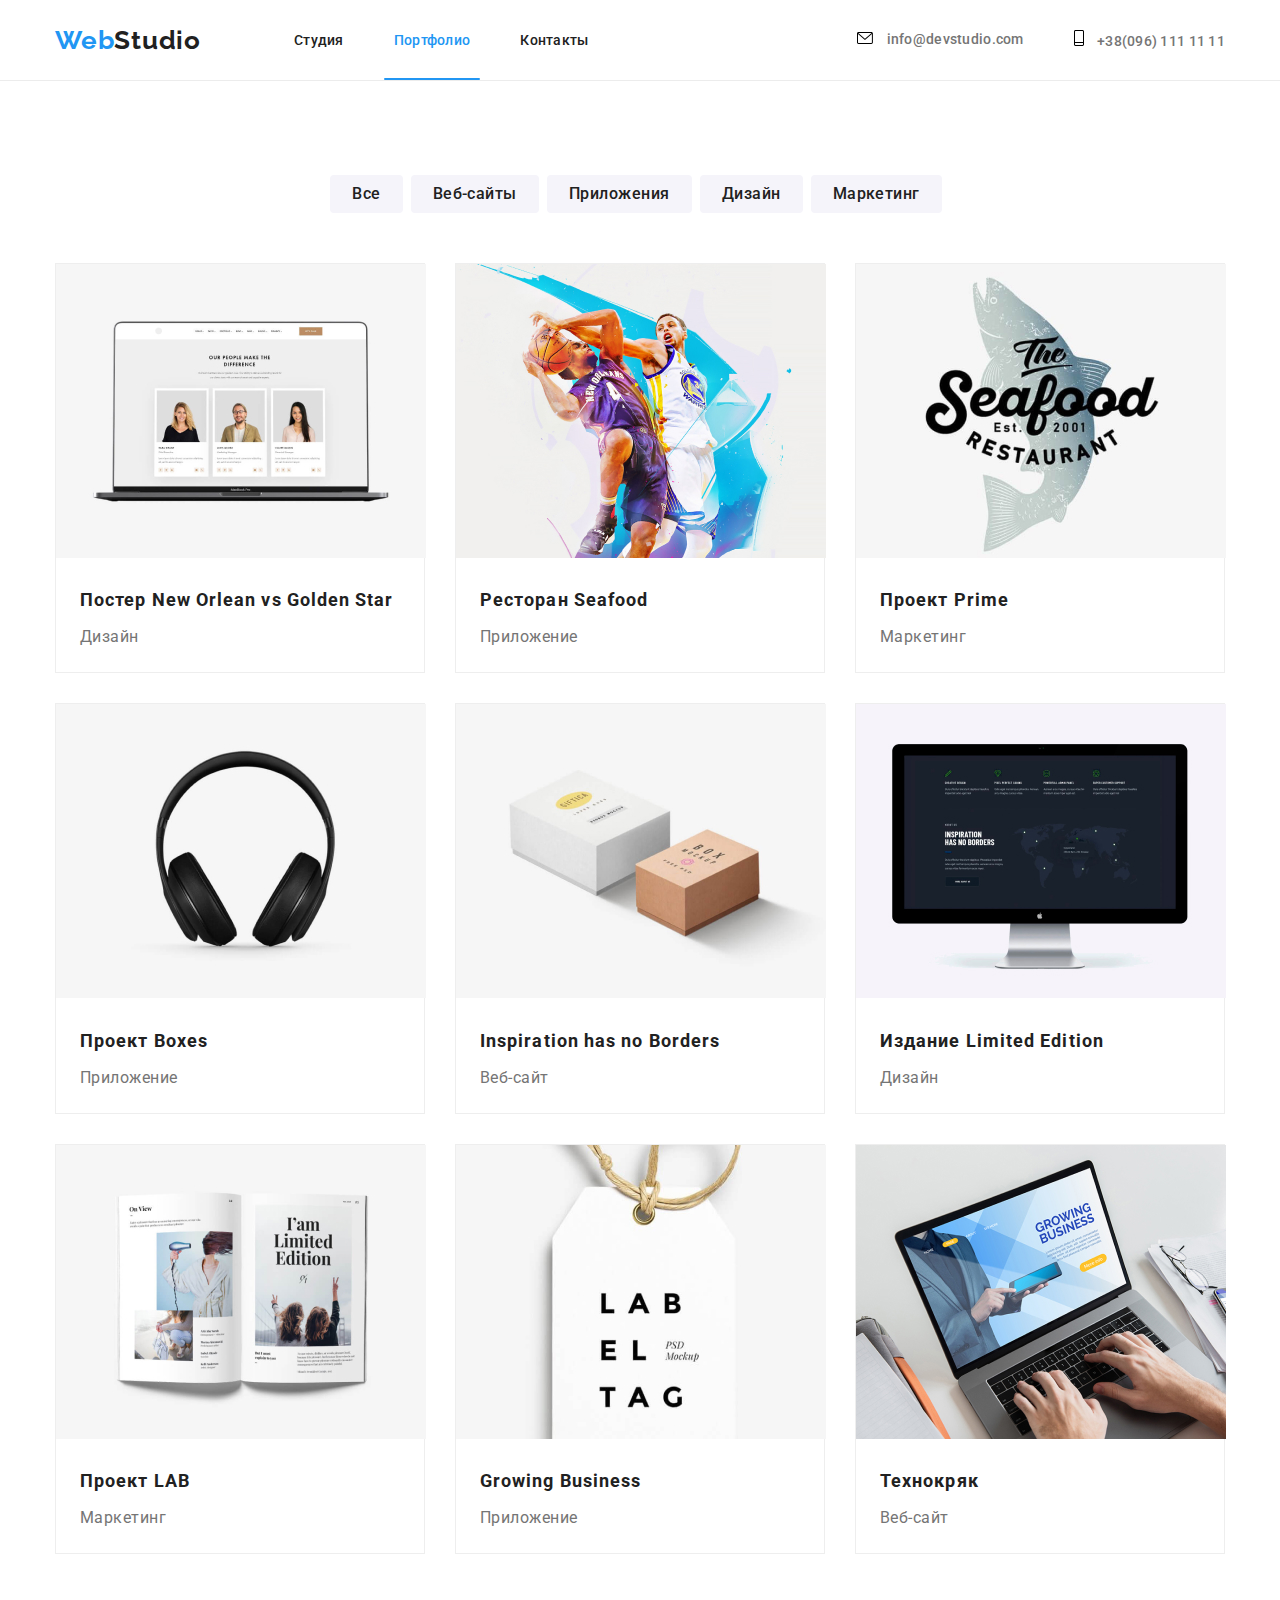
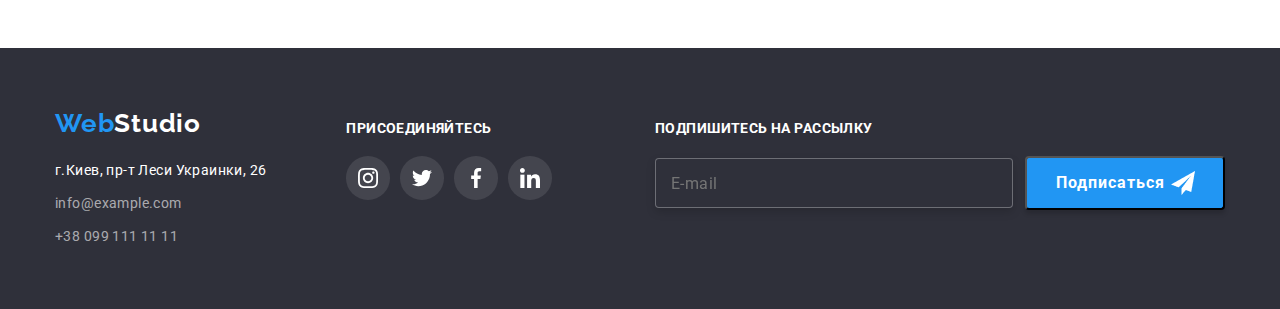
==== portfolio.html @ 40715e29 "copy files from hw-07" ====
<!DOCTYPE html>
<html lang="en">
  <head>
    <meta charset="UTF-8" />
    <meta name="viewport" content="width=device-width, initial-scale=1.0" />
    <title>Goit-hw-07</title>
    <link rel="preconnect" href="https://fonts.gstatic.com" />
    <link
      href="https://fonts.googleapis.com/css2?family=Raleway:wght@700&display=swap"
      rel="stylesheet"
    />
    <link
      href="https://fonts.googleapis.com/css2?family=Roboto:wght@500;700;900&display=swap"
      rel="stylesheet"
    />
    <link
      rel="stylesheet"
      href="https://cdnjs.cloudflare.com/ajax/libs/modern-normalize/1.0.0/modern-normalize.min.css"
    />
    <link rel="stylesheet" href="./css/portfolio.min.css" />
  </head>
  <body>
    <header class="portfolio-header">
      <div class="container page-container">
        <nav class="navigation">
          <a href="./index.html" class="logo-link">
            <span class="logo-blue">Web</span
            ><span class="logo-black">Studio</span>
          </a>
          <ul class="navigation-list">
            <li class="navigation-item">
              <a href="./index.html" class="navigation-link">Студия</a>
            </li>
            <li class="navigation-item">
              <a href="./portfolio.html" class="navigation-link action-window"
                >Портфолио</a
              >
            </li>
            <li class="navigation-item">
              <a href="#adress" class="navigation-link">Контакты</a>
            </li>
          </ul>
        </nav>
        <ul class="contacts">
          <li class="contacts-item">
            <a
              href="mailto:info@devstudio.com"
              class="contacts-link contacts-email-margin"
            >
              <svg class="contacts-email-svg">
                <use href="./images/icons/mi.svg#icon-message"></use>
              </svg>
              info@devstudio.com</a
            >
          </li>
          <li class="contacts-item">
            <a href="tel:+380961112222" class="contacts-link">
              <svg class="contacts-phone-svg">
                <use href="./images/icons/mi.svg#icon-iphone"></use>
              </svg>
              +38(096) 111 11 11</a
            >
          </li>
        </ul>
      </div>
    </header>
    <main>
      <section class="portfolio">
        <div class="container portfolio-head">
          <!-- <h2 class="portfolio-title">Навигация Портфолио</h2> -->
          <ul class="portfolio-btn-list">
            <li class="portfolio-btn-item">
              <button type="button" class="portfolio-btn">Все</button>
            </li>
            <li class="portfolio-btn-item">
              <button type="button" class="portfolio-btn">Веб-сайты</button>
            </li>
            <li class="portfolio-btn-item">
              <button type="button" class="portfolio-btn">Приложения</button>
            </li>
            <li class="portfolio-btn-item">
              <button type="button" class="portfolio-btn">Дизайн</button>
            </li>
            <li class="portfolio-btn-item">
              <button type="button" class="portfolio-btn">Маркетинг</button>
            </li>
          </ul>
          <ul class="portfolio-img-list">
            <li class="portfolio-img-item">
              <article class="portfolio-card">
                <div class="card-thumb">
                  <img
                    src="./images/portfolio/1.jpg"
                    alt="Технокряк"
                    width="370"
                    height="294"
                  />
                  <p class="portofolio-hidden-text">
                    Технокряк это современная площадка распространения
                    коронавируса. Компании используют эту платформу для
                    цифрового шпионажа и атак на защищённые сервера конкурентов.
                  </p>
                </div>
                <div class="portfolio-img-container">
                  <h3 class="portfolio-img-title">
                    Постер New Orlean vs Golden Star
                  </h3>
                  <p class="portfolio-text">Дизайн</p>
                </div>
              </article>
            </li>
            <li class="portfolio-img-item">
              <article class="portfolio-card">
                <div class="card-thumb">
                  <img
                    src="./images/portfolio/2.jpg"
                    alt="Технокряк"
                    width="370"
                    height="294"
                  />
                  <p class="portofolio-hidden-text">
                    Технокряк это современная площадка распространения
                    коронавируса. Компании используют эту платформу для
                    цифрового шпионажа и атак на защищённые сервера конкурентов.
                  </p>
                </div>
                <div class="portfolio-img-container">
                  <h3 class="portfolio-img-title">Ресторан Seafood</h3>
                  <p class="portfolio-text">Приложение</p>
                </div>
              </article>
            </li>
            <li class="portfolio-img-item">
              <article class="portfolio-card">
                <div class="card-thumb">
                  <img
                    src="./images/portfolio/3.jpg"
                    alt="Технокряк"
                    width="370"
                    height="294"
                  />
                  <p class="portofolio-hidden-text">
                    Технокряк это современная площадка распространения
                    коронавируса. Компании используют эту платформу для
                    цифрового шпионажа и атак на защищённые сервера конкурентов.
                  </p>
                </div>
                <div class="portfolio-img-container">
                  <h3 class="portfolio-img-title">Проект Prime</h3>
                  <p class="portfolio-text">Маркетинг</p>
                </div>
              </article>
            </li>
            <li class="portfolio-img-item">
              <article class="portfolio-card">
                <div class="card-thumb">
                  <img
                    src="./images/portfolio/4.jpg"
                    alt="Технокряк"
                    width="370"
                    height="294"
                  />
                  <p class="portofolio-hidden-text">
                    Технокряк это современная площадка распространения
                    коронавируса. Компании используют эту платформу для
                    цифрового шпионажа и атак на защищённые сервера конкурентов.
                  </p>
                </div>
                <div class="portfolio-img-container">
                  <h3 class="portfolio-img-title">Проект Boxes</h3>
                  <p class="portfolio-text">Приложение</p>
                </div>
              </article>
            </li>
            <li class="portfolio-img-item">
              <article class="portfolio-card">
                <div class="card-thumb">
                  <img
                    src="./images/portfolio/5.jpg"
                    alt="Технокряк"
                    width="370"
                    height="294"
                  />
                  <p class="portofolio-hidden-text">
                    Технокряк это современная площадка распространения
                    коронавируса. Компании используют эту платформу для
                    цифрового шпионажа и атак на защищённые сервера конкурентов.
                  </p>
                </div>
                <div class="portfolio-img-container">
                  <h3 class="portfolio-img-title">
                    Inspiration has no Borders
                  </h3>
                  <p class="portfolio-text">Веб-сайт</p>
                </div>
              </article>
            </li>
            <li class="portfolio-img-item">
              <article class="portfolio-card">
                <div class="card-thumb">
                  <img
                    src="./images/portfolio/6.jpg"
                    alt="Технокряк"
                    width="370"
                    height="294"
                  />
                  <p class="portofolio-hidden-text">
                    Технокряк это современная площадка распространения
                    коронавируса. Компании используют эту платформу для
                    цифрового шпионажа и атак на защищённые сервера конкурентов.
                  </p>
                </div>
                <div class="portfolio-img-container">
                  <h3 class="portfolio-img-title">Издание Limited Edition</h3>
                  <p class="portfolio-text">Дизайн</p>
                </div>
              </article>
            </li>
            <li class="portfolio-img-item">
              <article class="portfolio-card">
                <div class="card-thumb">
                  <img
                    src="./images/portfolio/7.jpg"
                    alt="Технокряк"
                    width="370"
                    height="294"
                  />
                  <p class="portofolio-hidden-text">
                    Технокряк это современная площадка распространения
                    коронавируса. Компании используют эту платформу для
                    цифрового шпионажа и атак на защищённые сервера конкурентов.
                  </p>
                </div>
                <div class="portfolio-img-container">
                  <h3 class="portfolio-img-title">Проект LAB</h3>
                  <p class="portfolio-text">Маркетинг</p>
                </div>
              </article>
            </li>
            <li class="portfolio-img-item">
              <article class="portfolio-card">
                <div class="card-thumb">
                  <img
                    src="./images/portfolio/8.jpg"
                    alt="Технокряк"
                    width="370"
                    height="294"
                  />
                  <p class="portofolio-hidden-text">
                    Технокряк это современная площадка распространения
                    коронавируса. Компании используют эту платформу для
                    цифрового шпионажа и атак на защищённые сервера конкурентов.
                  </p>
                </div>
                <div class="portfolio-img-container">
                  <h3 class="portfolio-img-title">Growing Business</h3>
                  <p class="portfolio-text">Приложение</p>
                </div>
              </article>
            </li>
            <li class="portfolio-img-item">
              <article class="portfolio-card">
                <div class="card-thumb">
                  <img
                    src="./images/portfolio/9.jpg"
                    alt="Технокряк"
                    width="370"
                    height="294"
                  />
                  <p class="portofolio-hidden-text">
                    Технокряк это современная площадка распространения
                    коронавируса. Компании используют эту платформу для
                    цифрового шпионажа и атак на защищённые сервера конкурентов.
                  </p>
                </div>
                <div class="portfolio-img-container">
                  <h3 class="portfolio-img-title">Технокряк</h3>
                  <p class="portfolio-text">Веб-сайт</p>
                </div>
              </article>
            </li>
          </ul>
        </div>
      </section>
    </main>
    <footer class="footer">
      <div class="container footer-container">
        <div class="footer-contacts-container">
          <div class="footer-logo-container">
            <a href="./portfolio.html" id="adress" class="footer-logo-link">
              <span class="logo-blue">Web</span
              ><span class="logo-white">Studio</span></a
            >
          </div>
          <ul class="footer-list">
            <li class="footer-item">
              <address class="footer-adress">
                г.Киев, пр-т Леси Украинки, 26
              </address>
            </li>
            <li class="footer-item">
              <a href="mailto:louglescom@gmail.com" class="footer-link"
                >info@example.com</a
              >
            </li>
            <li class="footer-item">
              <a href="tel:+380935014329" class="footer-link"
                >+38 099 111 11 11</a
              >
            </li>
          </ul>
        </div>
        <div class="footer-social">
          <p class="footer-social-title">Присоединяйтесь</p>
          <ul class="footer-social-list">
            <li class="footer-social-item footer-social-instagram">
              <a href=""> </a>
            </li>
            <li class="footer-social-item footer-social-twitter">
              <a href=""> </a>
            </li>
            <li class="footer-social-item footer-social-facebook">
              <a href=""> </a>
            </li>
            <li class="footer-social-item footer-social-linkedin">
              <a href=""> </a>
            </li>
          </ul>
        </div>
        <div class="footer-mail">
          <p class="footer-social-title">Подпишитесь на рассылку</p>
          <div class="footer-mail-container">
            <input
              class="footer-mail-input"
              type="email"
              name="mail"
              id="footer-mail"
              placeholder="E-mail"
            />
            <button type="button" class="footer-mail-btn">Подписаться</button>
          </div>
        </div>
      </div>
    </footer>
  </body>
</html>
---- css/portfolio.min.css ----
a{text-decoration:none;color:#212121}h1,h2,h3,h4,h5,h6,body,ul,li,p{padding:0;margin:0;list-style:none;border:none}.container{width:1200px;padding-left:15px;padding-right:15px;margin:0 auto}.logo-blue{font-family:"Raleway";font-style:normal;font-weight:700;font-size:26px;line-height:1.192;letter-spacing:0.03em;color:#2196f3}.logo-black{font-family:"Raleway";font-style:normal;font-weight:700;font-size:26px;line-height:1.192;letter-spacing:0.03em;color:#212121}.logo-white{font-family:"Raleway";font-style:normal;font-weight:700;font-size:26px;line-height:1.192;letter-spacing:0.03em;color:#fff}.navigation{display:flex;align-items:center}.navigation-list{margin-left:83px;display:flex}.navigation-item{padding-top:22px;padding-bottom:22px;position:relative}.navigation-link{font-family:"Roboto";font-style:normal;font-weight:500;font-size:14px;line-height:1.142;letter-spacing:0.02em;display:block;padding:10px}.navigation-item:not(:last-child){margin-right:30px}.navigation-link:hover::after,.navigation-link:focus:after{transform:scaleX(1)}.navigation-link:hover,.navigation-link:focus{color:#2196f3}.navigation-link::after{display:inline-block;content:"";width:100%;height:2px;background:#2196f3;border-radius:2px;position:absolute;left:0;bottom:0;transform:scaleX(0);transition:250ms cubic-bezier(0.4, 0, 0.2, 1)}.page-container{display:flex;align-items:center;justify-content:space-between;height:80px}.action-window{color:#2196f3}.action-window::before{display:inline-block;content:"";width:100%;height:2px;background:#2196f3;border-radius:2px;position:absolute;left:0;bottom:0;transform:scaleX(1);transition:250ms cubic-bezier(0.4, 0, 0.2, 1)}.contacts{display:flex}.contacts-link{font-family:"Roboto";font-style:normal;font-weight:500;font-size:14px;line-height:1.142;letter-spacing:0.02em;color:#757575;transition:250ms cubic-bezier(0.4, 0, 0.2, 1)}.contacts-email-margin{margin-right:50px}.contacts-link:hover{color:#2196f3}.contacts-link:hover .contacts-phone-svg{fill:#2196f3}.contacts-link:hover .contacts-email-svg{fill:#2196f3}.contacts-email-svg{width:16px;height:12px;margin-right:10px;transition:250ms cubic-bezier(0.4, 0, 0.2, 1)}.contacts-phone-svg{width:10px;height:16px;margin-right:10px;transition:250ms cubic-bezier(0.4, 0, 0.2, 1)}.footer{background-color:#2f303a;padding-bottom:60px;padding-top:60px}.footer-container{display:flex;justify-content:space-between}.footer-link{font-family:"Roboto";font-style:normal;font-weight:normal;font-size:14px;line-height:1.714;letter-spacing:0.03em;color:rgba(255,255,255,0.6)}.footer-item:not(:last-child){margin-bottom:9px}.footer-adress{font-family:"Roboto";font-style:normal;font-weight:normal;font-size:14px;line-height:1.714;letter-spacing:0.03em;color:#fff}.footer-logo-container{margin-bottom:20px}.footer-social{padding-left:70px;padding-top:12px}.footer-social-title{font-family:"Roboto";font-style:normal;font-weight:bold;font-size:14px;line-height:16px;letter-spacing:0.03em;text-transform:uppercase;color:#fff}.footer-social-list{display:flex;margin-top:20px}.footer-social-item{height:44px;width:44px;background-color:rgba(255,255,255,0.1);background-repeat:no-repeat;border-radius:50%;background-position:center;cursor:pointer;transition:250ms cubic-bezier(0.4, 0, 0.2, 1)}.footer-social-item:hover{background-color:#2196f3}.footer-social-item:not(:last-child){margin-right:10px}.footer-social-instagram{background-image:url("../images/icons/footer-1.svg")}.footer-social-twitter{background-image:url("../images/icons/footer-2.svg")}.footer-social-facebook{background-image:url("../images/icons/footer-3.svg")}.footer-social-linkedin{background-image:url("../images/icons/footer-4.svg")}.footer-mail{padding-left:93px;padding-top:12px}.footer-mail-container{display:flex;align-items:center}.footer-mail-input{font-family:"Roboto";font-style:normal;font-weight:normal;font-size:16px;line-height:20px;display:flex;align-items:center;letter-spacing:0.03em;color:rgba(255,255,255,0.6);border:1px solid rgba(255,255,255,0.3);box-sizing:border-box;filter:drop-shadow(0px 4px 4px rgba(0,0,0,0.15));border-radius:4px;margin-top:20px;width:358px;height:50px;padding:16px 15px;margin-right:12px;background:#2f303a}.footer-mail-btn{font-family:"Roboto";font-style:normal;font-weight:bold;font-size:16px;line-height:1.875;display:flex;align-items:center;text-align:center;letter-spacing:0.06em;width:200px;color:#fff;background:#2196f3;box-shadow:0px 4px 4px rgba(0,0,0,0.15);border-radius:4px;padding:10px 62px 10px 29px;margin-top:20px;background-image:url("../images/plane.png");background-repeat:no-repeat;background-position:center right 28px;cursor:pointer}.portfolio{padding-top:94px;padding-bottom:94px}.portfolio-text{font-family:"Roboto";font-size:16px;line-height:1.875;letter-spacing:0.03em;color:#757575;margin-top:4px}.portfolio-header{border-bottom:1px solid #ececec}.page-portfolio{border:1px solid #ececec}.portfolio-btn{font-family:"Roboto";font-style:normal;font-weight:500;font-size:16px;line-height:1.625;text-align:center;letter-spacing:0.03em;color:#212121;background:#f5f4fa;border-radius:4px;margin:0 auto;border:none;padding:6px 22px;transition:250ms cubic-bezier(0.4, 0, 0.2, 1)}.portfolio-btn-list{display:flex;justify-content:center}.portfolio-btn-item{margin-right:8px;margin-bottom:50px}.portfolio-btn:hover,.portfolio-btn:focus{background:#2196f3;color:#fff;box-shadow:0px 3px 1px rgba(0,0,0,0.1),0px 1px 2px rgba(0,0,0,0.08),0px 2px 2px rgba(0,0,0,0.12);border-radius:4px}.portfolio-img-list{display:flex;flex-wrap:wrap}.portfolio-img-item{width:370px;border:1px solid #eeeeee;background-color:#fff}.portfolio-img-item:before .portfolio-link::before{opacity:1}.portfolio-img-item:not(:nth-last-child(-n+3)){margin-bottom:30px}.portfolio-img-item:not(:nth-child(3n)){margin-right:30px}.portfolio-img-item:hover{box-shadow:0px 1px 1px rgba(0,0,0,0.12),0px 4px 4px rgba(0,0,0,0.06),1px 4px 6px rgba(0,0,0,0.16)}.portfolio-img-container{padding:20px 24px 20px 24px}.portfolio-img-title{font-family:"Roboto";font-weight:bold;font-size:18px;line-height:2;letter-spacing:0.06em;color:#212121}.portfolio-card{width:370px}.portfolio-card:hover .card-thumb::before{opacity:1;cursor:pointer;transform:translateY(0)}.portfolio-card:hover .portofolio-hidden-text{opacity:1;cursor:pointer;transform:translateY(0)}.card-thumb{position:relative;overflow:hidden}.card-thumb::before{display:inline-block;content:"";position:absolute;top:0;left:0;width:100%;height:100%;background-color:rgba(33,150,243,0.9);opacity:0;transform:translateY(100%);transition:250ms cubic-bezier(0.4, 0, 0.2, 1)}.portofolio-hidden-text{font-family:"Roboto";font-style:normal;font-weight:normal;font-size:18px;line-height:1.555;letter-spacing:0.03em;width:322px;position:absolute;right:24px;bottom:63px;color:#ffffff;opacity:0;transform:translateY(150%);transition:250ms cubic-bezier(0.4, 0, 0.2, 1)}
/*# sourceMappingURL=portfolio.min.css.map */
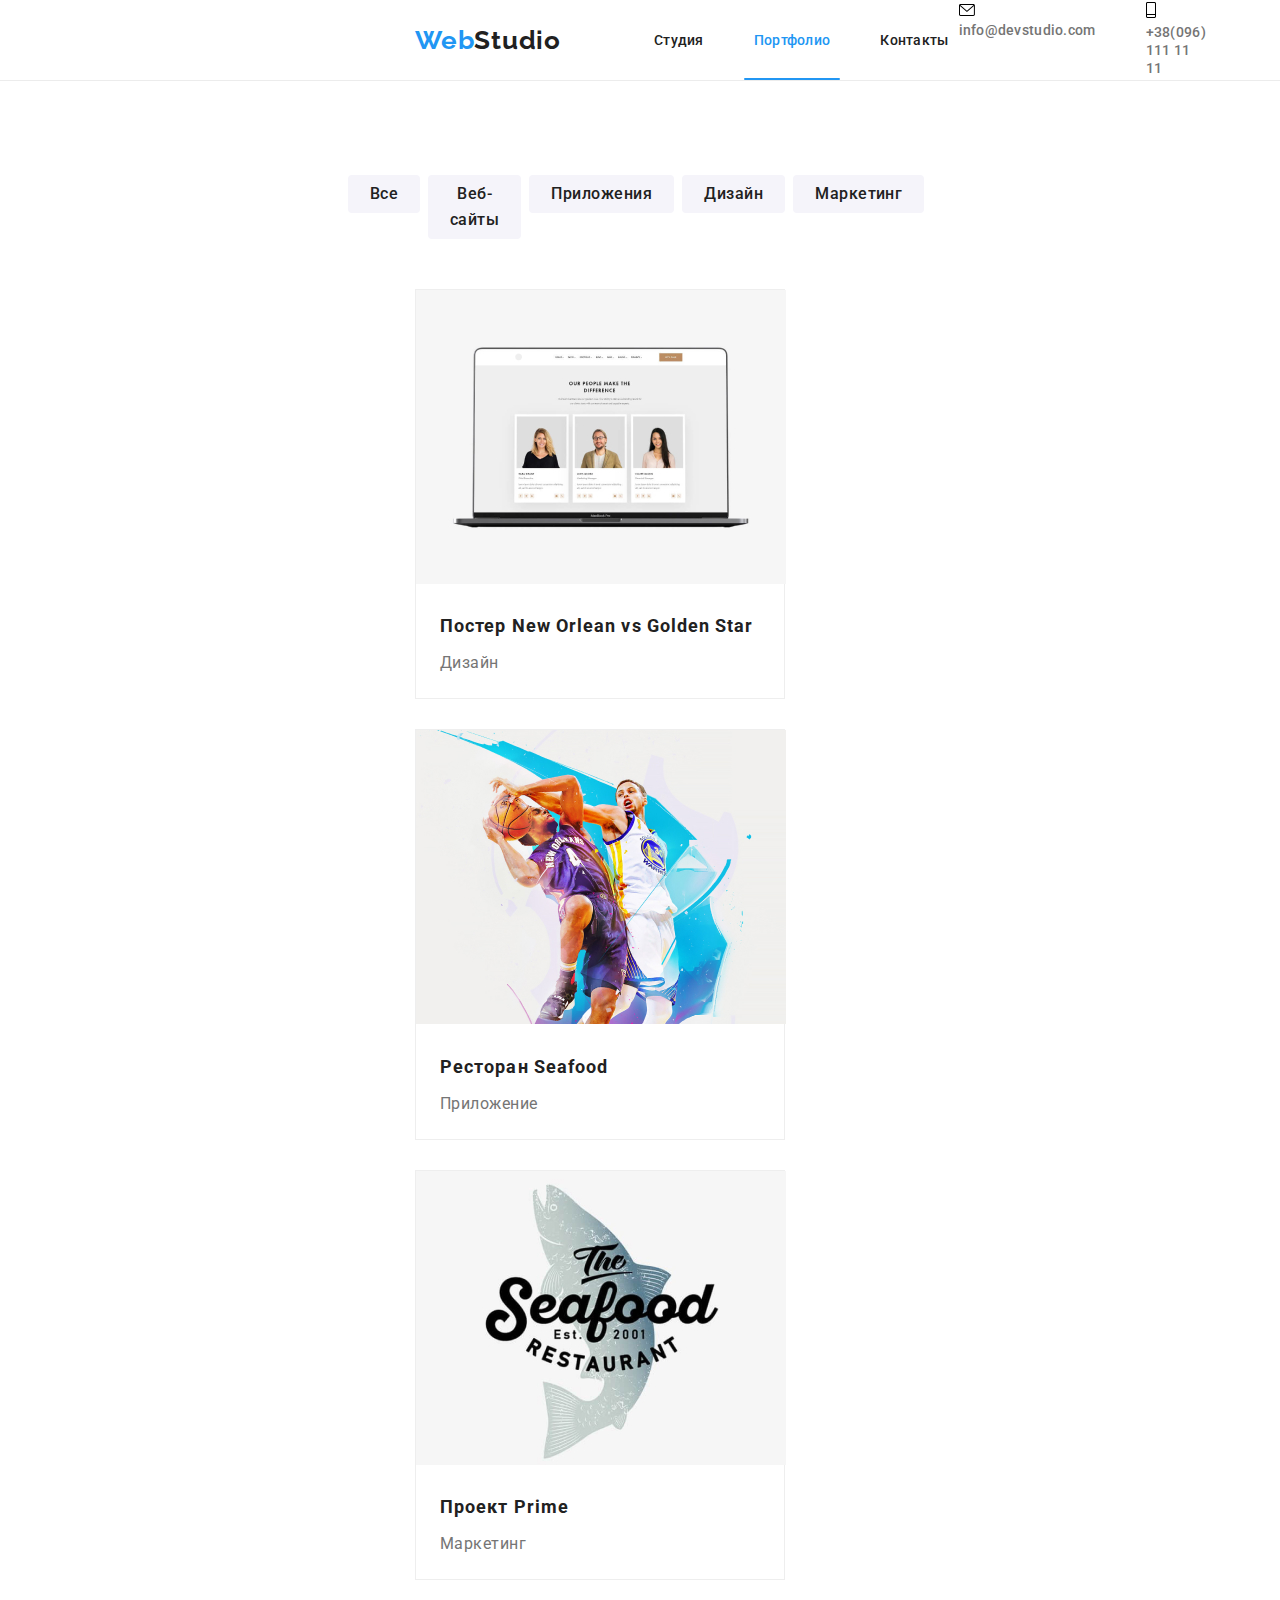
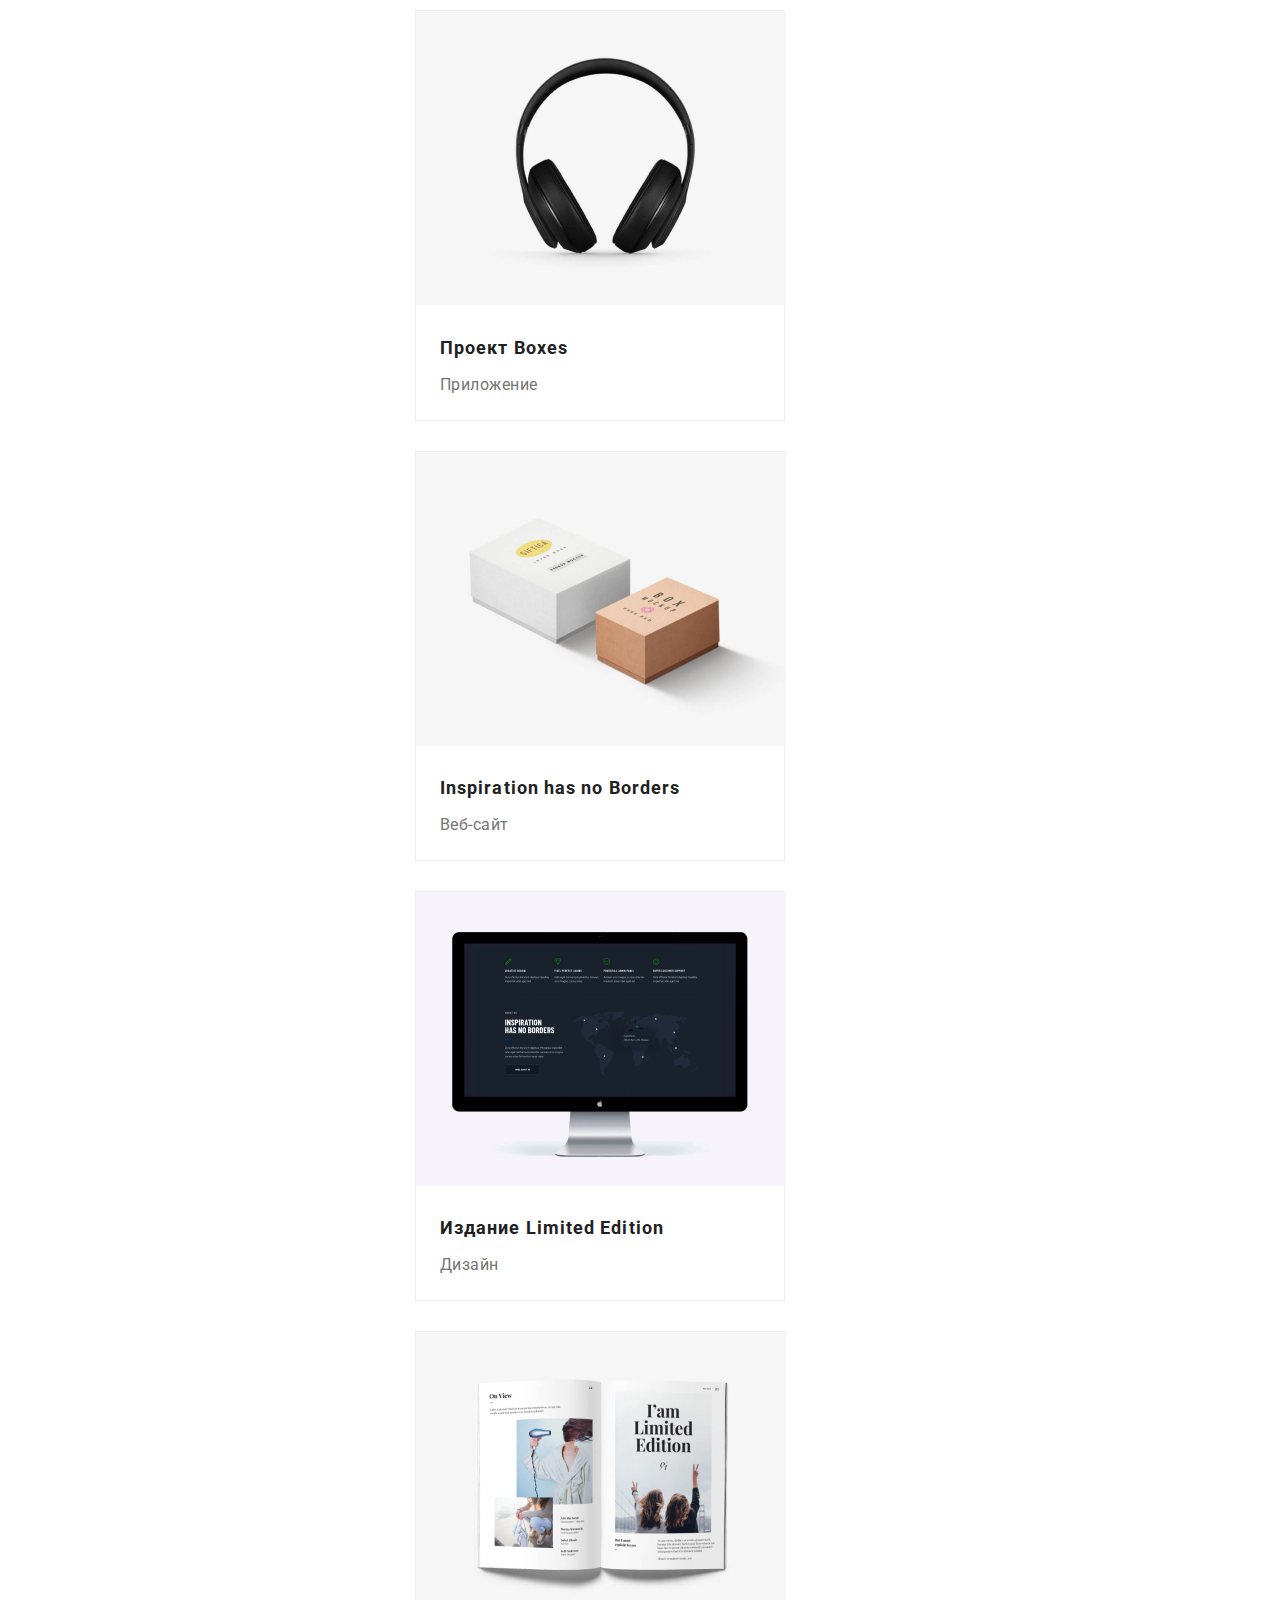
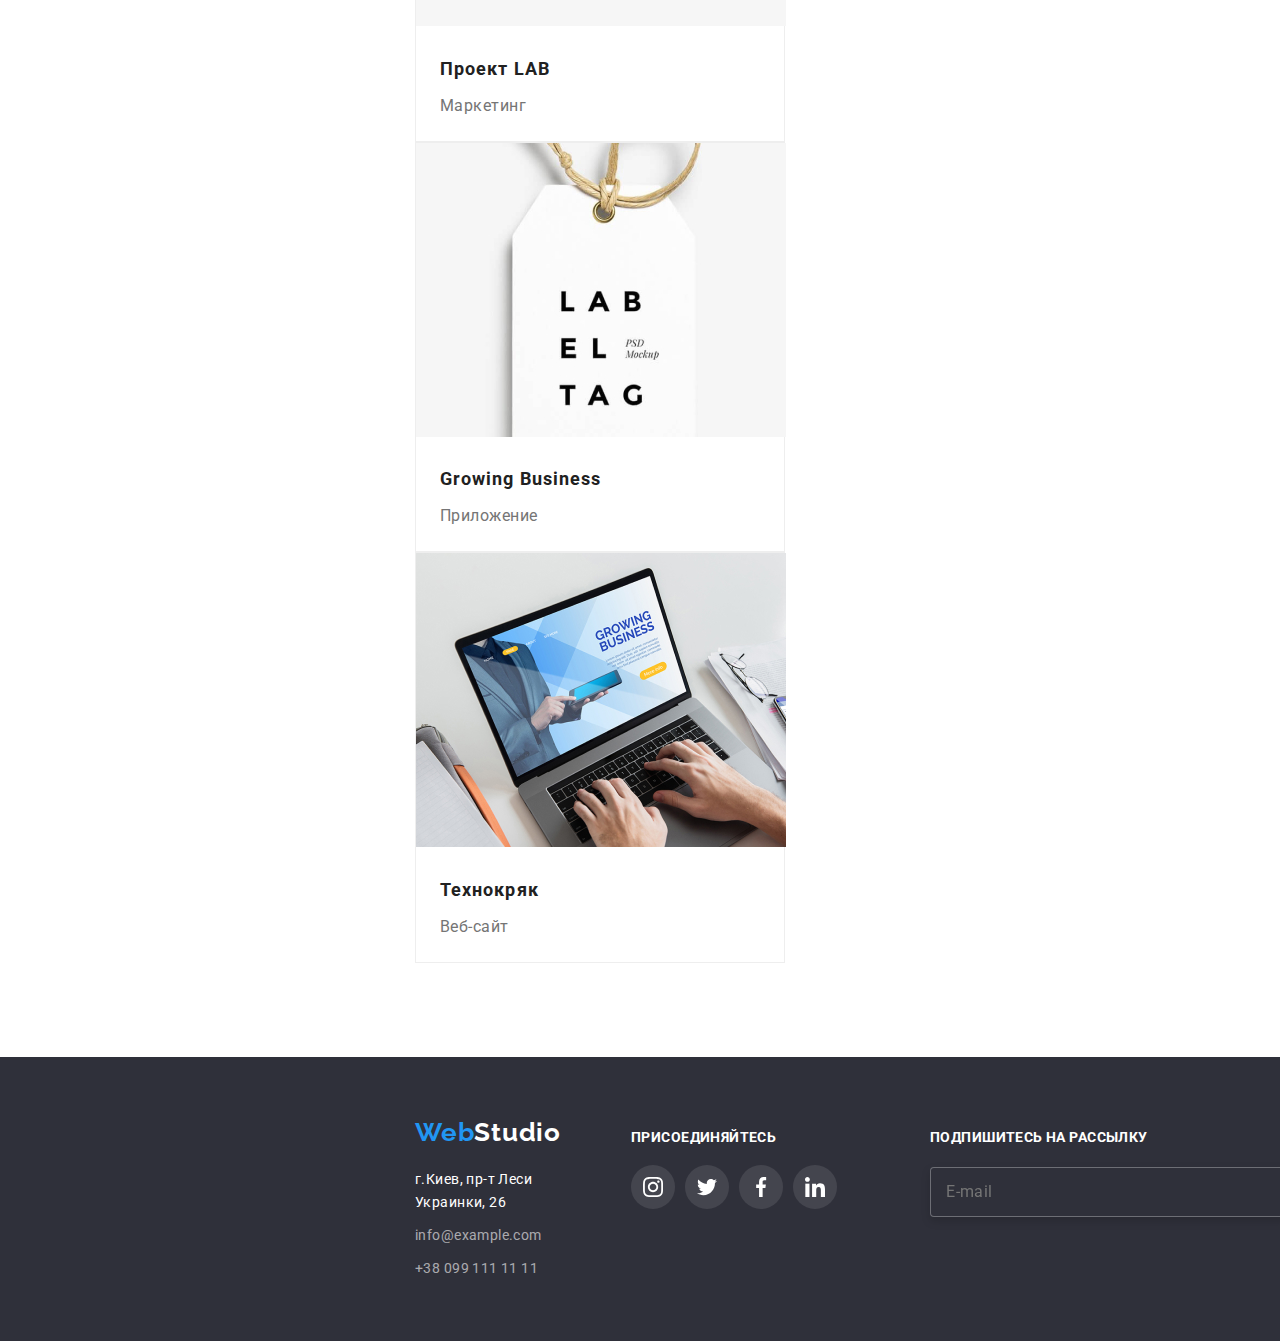
==== commit f0dcf771: "1-st page for mobile is done" ====
--- a/portfolio.html
+++ b/portfolio.html
@@ -3,7 +3,7 @@
   <head>
     <meta charset="UTF-8" />
     <meta name="viewport" content="width=device-width, initial-scale=1.0" />
-    <title>Goit-hw-07</title>
+    <title>Goit-hw-08</title>
     <link rel="preconnect" href="https://fonts.gstatic.com" />
     <link
       href="https://fonts.googleapis.com/css2?family=Raleway:wght@700&display=swap"
--- a/css/portfolio.min.css
+++ b/css/portfolio.min.css
@@ -1,2 +1,2 @@
-a{text-decoration:none;color:#212121}h1,h2,h3,h4,h5,h6,body,ul,li,p{padding:0;margin:0;list-style:none;border:none}.container{width:1200px;padding-left:15px;padding-right:15px;margin:0 auto}.logo-blue{font-family:"Raleway";font-style:normal;font-weight:700;font-size:26px;line-height:1.192;letter-spacing:0.03em;color:#2196f3}.logo-black{font-family:"Raleway";font-style:normal;font-weight:700;font-size:26px;line-height:1.192;letter-spacing:0.03em;color:#212121}.logo-white{font-family:"Raleway";font-style:normal;font-weight:700;font-size:26px;line-height:1.192;letter-spacing:0.03em;color:#fff}.navigation{display:flex;align-items:center}.navigation-list{margin-left:83px;display:flex}.navigation-item{padding-top:22px;padding-bottom:22px;position:relative}.navigation-link{font-family:"Roboto";font-style:normal;font-weight:500;font-size:14px;line-height:1.142;letter-spacing:0.02em;display:block;padding:10px}.navigation-item:not(:last-child){margin-right:30px}.navigation-link:hover::after,.navigation-link:focus:after{transform:scaleX(1)}.navigation-link:hover,.navigation-link:focus{color:#2196f3}.navigation-link::after{display:inline-block;content:"";width:100%;height:2px;background:#2196f3;border-radius:2px;position:absolute;left:0;bottom:0;transform:scaleX(0);transition:250ms cubic-bezier(0.4, 0, 0.2, 1)}.page-container{display:flex;align-items:center;justify-content:space-between;height:80px}.action-window{color:#2196f3}.action-window::before{display:inline-block;content:"";width:100%;height:2px;background:#2196f3;border-radius:2px;position:absolute;left:0;bottom:0;transform:scaleX(1);transition:250ms cubic-bezier(0.4, 0, 0.2, 1)}.contacts{display:flex}.contacts-link{font-family:"Roboto";font-style:normal;font-weight:500;font-size:14px;line-height:1.142;letter-spacing:0.02em;color:#757575;transition:250ms cubic-bezier(0.4, 0, 0.2, 1)}.contacts-email-margin{margin-right:50px}.contacts-link:hover{color:#2196f3}.contacts-link:hover .contacts-phone-svg{fill:#2196f3}.contacts-link:hover .contacts-email-svg{fill:#2196f3}.contacts-email-svg{width:16px;height:12px;margin-right:10px;transition:250ms cubic-bezier(0.4, 0, 0.2, 1)}.contacts-phone-svg{width:10px;height:16px;margin-right:10px;transition:250ms cubic-bezier(0.4, 0, 0.2, 1)}.footer{background-color:#2f303a;padding-bottom:60px;padding-top:60px}.footer-container{display:flex;justify-content:space-between}.footer-link{font-family:"Roboto";font-style:normal;font-weight:normal;font-size:14px;line-height:1.714;letter-spacing:0.03em;color:rgba(255,255,255,0.6)}.footer-item:not(:last-child){margin-bottom:9px}.footer-adress{font-family:"Roboto";font-style:normal;font-weight:normal;font-size:14px;line-height:1.714;letter-spacing:0.03em;color:#fff}.footer-logo-container{margin-bottom:20px}.footer-social{padding-left:70px;padding-top:12px}.footer-social-title{font-family:"Roboto";font-style:normal;font-weight:bold;font-size:14px;line-height:16px;letter-spacing:0.03em;text-transform:uppercase;color:#fff}.footer-social-list{display:flex;margin-top:20px}.footer-social-item{height:44px;width:44px;background-color:rgba(255,255,255,0.1);background-repeat:no-repeat;border-radius:50%;background-position:center;cursor:pointer;transition:250ms cubic-bezier(0.4, 0, 0.2, 1)}.footer-social-item:hover{background-color:#2196f3}.footer-social-item:not(:last-child){margin-right:10px}.footer-social-instagram{background-image:url("../images/icons/footer-1.svg")}.footer-social-twitter{background-image:url("../images/icons/footer-2.svg")}.footer-social-facebook{background-image:url("../images/icons/footer-3.svg")}.footer-social-linkedin{background-image:url("../images/icons/footer-4.svg")}.footer-mail{padding-left:93px;padding-top:12px}.footer-mail-container{display:flex;align-items:center}.footer-mail-input{font-family:"Roboto";font-style:normal;font-weight:normal;font-size:16px;line-height:20px;display:flex;align-items:center;letter-spacing:0.03em;color:rgba(255,255,255,0.6);border:1px solid rgba(255,255,255,0.3);box-sizing:border-box;filter:drop-shadow(0px 4px 4px rgba(0,0,0,0.15));border-radius:4px;margin-top:20px;width:358px;height:50px;padding:16px 15px;margin-right:12px;background:#2f303a}.footer-mail-btn{font-family:"Roboto";font-style:normal;font-weight:bold;font-size:16px;line-height:1.875;display:flex;align-items:center;text-align:center;letter-spacing:0.06em;width:200px;color:#fff;background:#2196f3;box-shadow:0px 4px 4px rgba(0,0,0,0.15);border-radius:4px;padding:10px 62px 10px 29px;margin-top:20px;background-image:url("../images/plane.png");background-repeat:no-repeat;background-position:center right 28px;cursor:pointer}.portfolio{padding-top:94px;padding-bottom:94px}.portfolio-text{font-family:"Roboto";font-size:16px;line-height:1.875;letter-spacing:0.03em;color:#757575;margin-top:4px}.portfolio-header{border-bottom:1px solid #ececec}.page-portfolio{border:1px solid #ececec}.portfolio-btn{font-family:"Roboto";font-style:normal;font-weight:500;font-size:16px;line-height:1.625;text-align:center;letter-spacing:0.03em;color:#212121;background:#f5f4fa;border-radius:4px;margin:0 auto;border:none;padding:6px 22px;transition:250ms cubic-bezier(0.4, 0, 0.2, 1)}.portfolio-btn-list{display:flex;justify-content:center}.portfolio-btn-item{margin-right:8px;margin-bottom:50px}.portfolio-btn:hover,.portfolio-btn:focus{background:#2196f3;color:#fff;box-shadow:0px 3px 1px rgba(0,0,0,0.1),0px 1px 2px rgba(0,0,0,0.08),0px 2px 2px rgba(0,0,0,0.12);border-radius:4px}.portfolio-img-list{display:flex;flex-wrap:wrap}.portfolio-img-item{width:370px;border:1px solid #eeeeee;background-color:#fff}.portfolio-img-item:before .portfolio-link::before{opacity:1}.portfolio-img-item:not(:nth-last-child(-n+3)){margin-bottom:30px}.portfolio-img-item:not(:nth-child(3n)){margin-right:30px}.portfolio-img-item:hover{box-shadow:0px 1px 1px rgba(0,0,0,0.12),0px 4px 4px rgba(0,0,0,0.06),1px 4px 6px rgba(0,0,0,0.16)}.portfolio-img-container{padding:20px 24px 20px 24px}.portfolio-img-title{font-family:"Roboto";font-weight:bold;font-size:18px;line-height:2;letter-spacing:0.06em;color:#212121}.portfolio-card{width:370px}.portfolio-card:hover .card-thumb::before{opacity:1;cursor:pointer;transform:translateY(0)}.portfolio-card:hover .portofolio-hidden-text{opacity:1;cursor:pointer;transform:translateY(0)}.card-thumb{position:relative;overflow:hidden}.card-thumb::before{display:inline-block;content:"";position:absolute;top:0;left:0;width:100%;height:100%;background-color:rgba(33,150,243,0.9);opacity:0;transform:translateY(100%);transition:250ms cubic-bezier(0.4, 0, 0.2, 1)}.portofolio-hidden-text{font-family:"Roboto";font-style:normal;font-weight:normal;font-size:18px;line-height:1.555;letter-spacing:0.03em;width:322px;position:absolute;right:24px;bottom:63px;color:#ffffff;opacity:0;transform:translateY(150%);transition:250ms cubic-bezier(0.4, 0, 0.2, 1)}
+a{text-decoration:none;color:#212121}h1,h2,h3,h4,h5,h6,body,ul,li,p{padding:0;margin:0;list-style:none;border:none}.container{padding-left:15px;padding-right:15px;margin:0 auto}@media screen and (min-width: 1200px){.container{width:1200px}}@media screen and (min-width: 768px){.container{width:768px}}@media screen and (min-width: 480px){.container{width:480px}}.logo-blue{font-family:"Raleway";font-style:normal;font-weight:700;font-size:26px;line-height:1.192;letter-spacing:0.03em;color:#2196f3}.logo-black{font-family:"Raleway";font-style:normal;font-weight:700;font-size:26px;line-height:1.192;letter-spacing:0.03em;color:#212121}.logo-white{font-family:"Raleway";font-style:normal;font-weight:700;font-size:26px;line-height:1.192;letter-spacing:0.03em;color:#fff}.navigation{display:flex;align-items:center}.navigation-list{margin-left:83px;display:flex}.navigation-item{padding-top:22px;padding-bottom:22px;position:relative}.navigation-link{font-family:"Roboto";font-style:normal;font-weight:500;font-size:14px;line-height:1.142;letter-spacing:0.02em;display:block;padding:10px}.navigation-item:not(:last-child){margin-right:30px}.navigation-link:hover::after,.navigation-link:focus:after{transform:scaleX(1)}.navigation-link:hover,.navigation-link:focus{color:#2196f3}.navigation-link::after{display:inline-block;content:"";width:100%;height:2px;background:#2196f3;border-radius:2px;position:absolute;left:0;bottom:0;transform:scaleX(0);transition:250ms cubic-bezier(0.4, 0, 0.2, 1)}.page-container{display:flex;align-items:center;justify-content:space-between;height:80px}.action-window{color:#2196f3}.action-window::before{display:inline-block;content:"";width:100%;height:2px;background:#2196f3;border-radius:2px;position:absolute;left:0;bottom:0;transform:scaleX(1);transition:250ms cubic-bezier(0.4, 0, 0.2, 1)}.contacts{display:flex}.contacts-link{font-family:"Roboto";font-style:normal;font-weight:500;font-size:14px;line-height:1.142;letter-spacing:0.02em;color:#757575;transition:250ms cubic-bezier(0.4, 0, 0.2, 1)}.contacts-email-margin{margin-right:50px}.contacts-link:hover{color:#2196f3}.contacts-link:hover .contacts-phone-svg{fill:#2196f3}.contacts-link:hover .contacts-email-svg{fill:#2196f3}.contacts-email-svg{width:16px;height:12px;margin-right:10px;transition:250ms cubic-bezier(0.4, 0, 0.2, 1)}.contacts-phone-svg{width:10px;height:16px;margin-right:10px;transition:250ms cubic-bezier(0.4, 0, 0.2, 1)}.footer{background-color:#2f303a;padding-bottom:60px;padding-top:60px}.footer-container{display:flex;justify-content:space-between}.footer-link{font-family:"Roboto";font-style:normal;font-weight:normal;font-size:14px;line-height:1.714;letter-spacing:0.03em;color:rgba(255,255,255,0.6)}.footer-item:not(:last-child){margin-bottom:9px}.footer-adress{font-family:"Roboto";font-style:normal;font-weight:normal;font-size:14px;line-height:1.714;letter-spacing:0.03em;color:#fff}.footer-logo-container{margin-bottom:20px}.footer-social{padding-left:70px;padding-top:12px}.footer-social-title{font-family:"Roboto";font-style:normal;font-weight:bold;font-size:14px;line-height:16px;letter-spacing:0.03em;text-transform:uppercase;color:#fff}.footer-social-list{display:flex;margin-top:20px}.footer-social-item{height:44px;width:44px;background-color:rgba(255,255,255,0.1);background-repeat:no-repeat;border-radius:50%;background-position:center;cursor:pointer;transition:250ms cubic-bezier(0.4, 0, 0.2, 1)}.footer-social-item:hover{background-color:#2196f3}.footer-social-item:not(:last-child){margin-right:10px}.footer-social-instagram{background-image:url("../images/icons/footer-1.svg")}.footer-social-twitter{background-image:url("../images/icons/footer-2.svg")}.footer-social-facebook{background-image:url("../images/icons/footer-3.svg")}.footer-social-linkedin{background-image:url("../images/icons/footer-4.svg")}.footer-mail{padding-left:93px;padding-top:12px}.footer-mail-container{display:flex;align-items:center}.footer-mail-input{font-family:"Roboto";font-style:normal;font-weight:normal;font-size:16px;line-height:20px;display:flex;align-items:center;letter-spacing:0.03em;color:rgba(255,255,255,0.6);border:1px solid rgba(255,255,255,0.3);box-sizing:border-box;filter:drop-shadow(0px 4px 4px rgba(0,0,0,0.15));border-radius:4px;margin-top:20px;width:358px;height:50px;padding:16px 15px;margin-right:12px;background:#2f303a}.footer-mail-btn{font-family:"Roboto";font-style:normal;font-weight:bold;font-size:16px;line-height:1.875;display:flex;align-items:center;text-align:center;letter-spacing:0.06em;width:200px;color:#fff;background:#2196f3;box-shadow:0px 4px 4px rgba(0,0,0,0.15);border-radius:4px;padding:10px 62px 10px 29px;margin-top:20px;background-image:url("../images/plane.png");background-repeat:no-repeat;background-position:center right 28px;cursor:pointer}.portfolio{padding-top:94px;padding-bottom:94px}.portfolio-text{font-family:"Roboto";font-size:16px;line-height:1.875;letter-spacing:0.03em;color:#757575;margin-top:4px}.portfolio-header{border-bottom:1px solid #ececec}.page-portfolio{border:1px solid #ececec}.portfolio-btn{font-family:"Roboto";font-style:normal;font-weight:500;font-size:16px;line-height:1.625;text-align:center;letter-spacing:0.03em;color:#212121;background:#f5f4fa;border-radius:4px;margin:0 auto;border:none;padding:6px 22px;transition:250ms cubic-bezier(0.4, 0, 0.2, 1)}.portfolio-btn-list{display:flex;justify-content:center}.portfolio-btn-item{margin-right:8px;margin-bottom:50px}.portfolio-btn:hover,.portfolio-btn:focus{background:#2196f3;color:#fff;box-shadow:0px 3px 1px rgba(0,0,0,0.1),0px 1px 2px rgba(0,0,0,0.08),0px 2px 2px rgba(0,0,0,0.12);border-radius:4px}.portfolio-img-list{display:flex;flex-wrap:wrap}.portfolio-img-item{width:370px;border:1px solid #eeeeee;background-color:#fff}.portfolio-img-item:before .portfolio-link::before{opacity:1}.portfolio-img-item:not(:nth-last-child(-n+3)){margin-bottom:30px}.portfolio-img-item:not(:nth-child(3n)){margin-right:30px}.portfolio-img-item:hover{box-shadow:0px 1px 1px rgba(0,0,0,0.12),0px 4px 4px rgba(0,0,0,0.06),1px 4px 6px rgba(0,0,0,0.16)}.portfolio-img-container{padding:20px 24px 20px 24px}.portfolio-img-title{font-family:"Roboto";font-weight:bold;font-size:18px;line-height:2;letter-spacing:0.06em;color:#212121}.portfolio-card{width:370px}.portfolio-card:hover .card-thumb::before{opacity:1;cursor:pointer;transform:translateY(0)}.portfolio-card:hover .portofolio-hidden-text{opacity:1;cursor:pointer;transform:translateY(0)}.card-thumb{position:relative;overflow:hidden}.card-thumb::before{display:inline-block;content:"";position:absolute;top:0;left:0;width:100%;height:100%;background-color:rgba(33,150,243,0.9);opacity:0;transform:translateY(100%);transition:250ms cubic-bezier(0.4, 0, 0.2, 1)}.portofolio-hidden-text{font-family:"Roboto";font-style:normal;font-weight:normal;font-size:18px;line-height:1.555;letter-spacing:0.03em;width:322px;position:absolute;right:24px;bottom:63px;color:#ffffff;opacity:0;transform:translateY(150%);transition:250ms cubic-bezier(0.4, 0, 0.2, 1)}
 /*# sourceMappingURL=portfolio.min.css.map */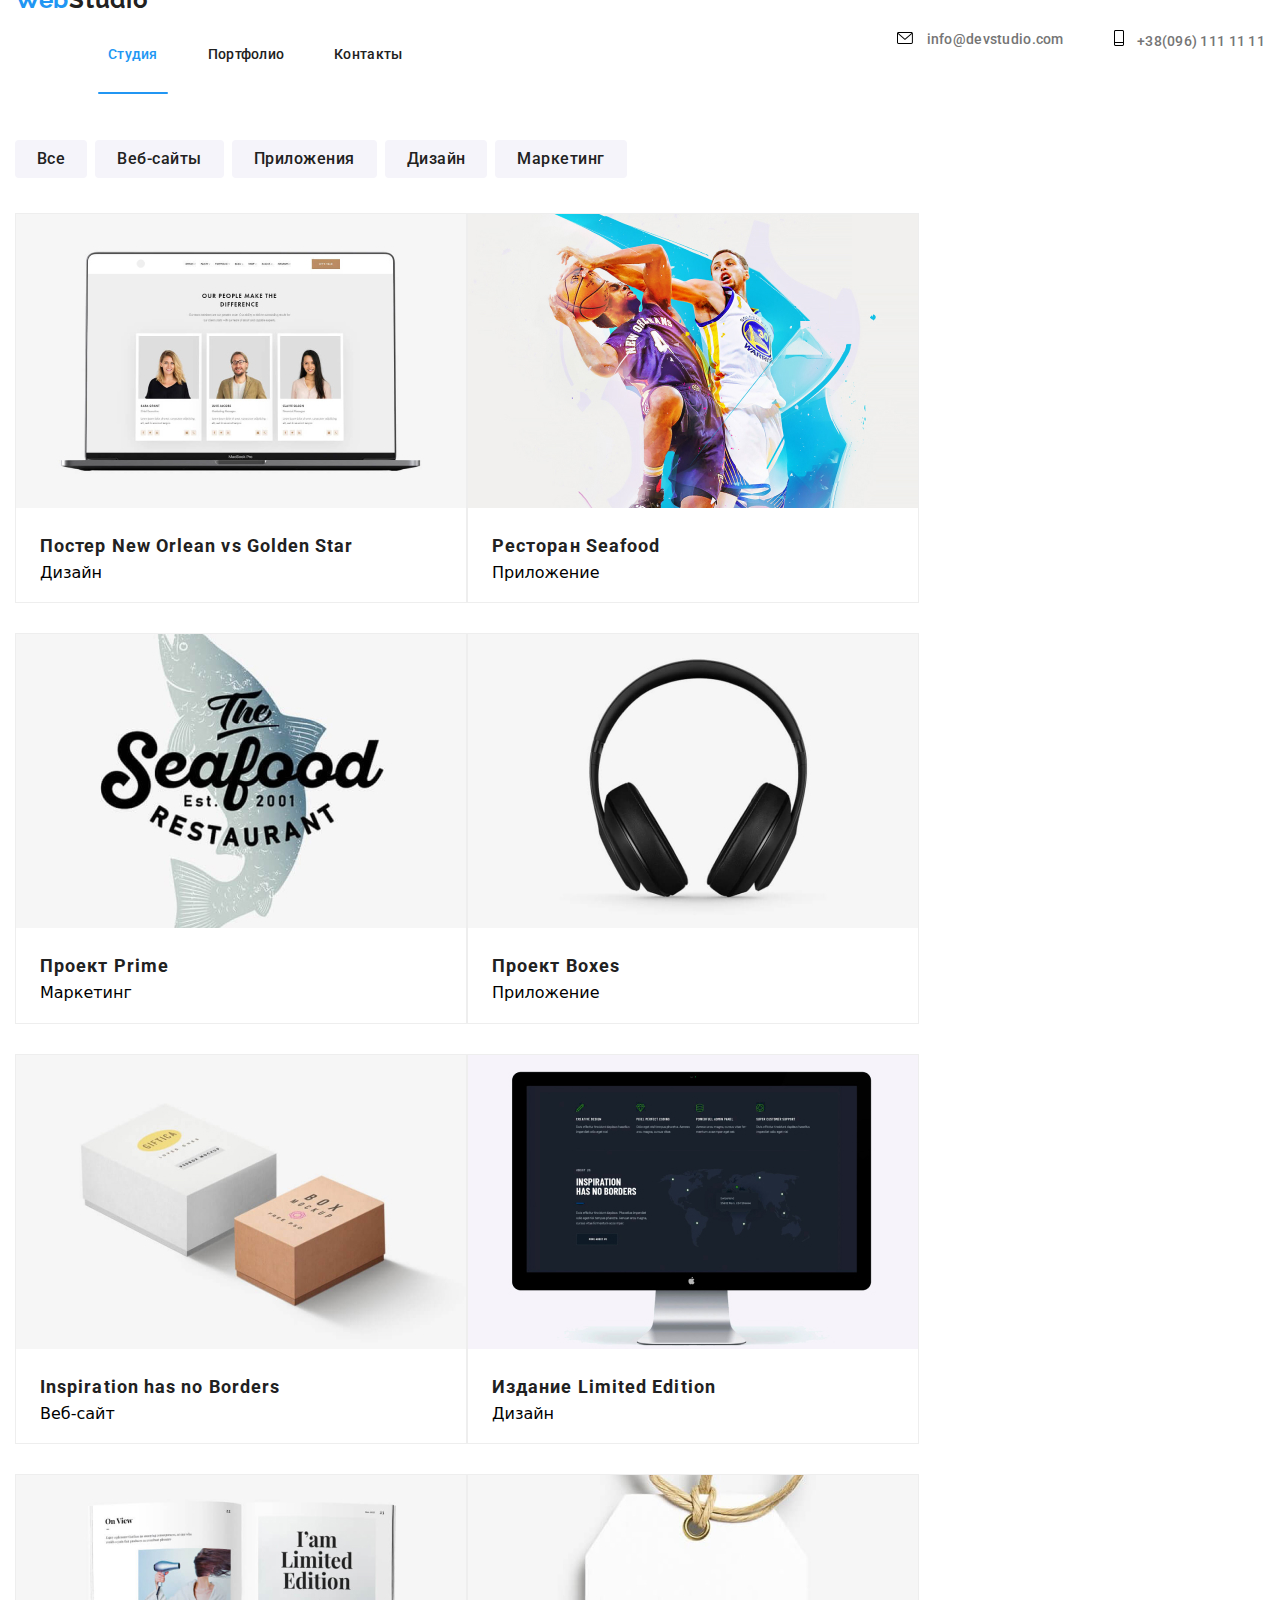
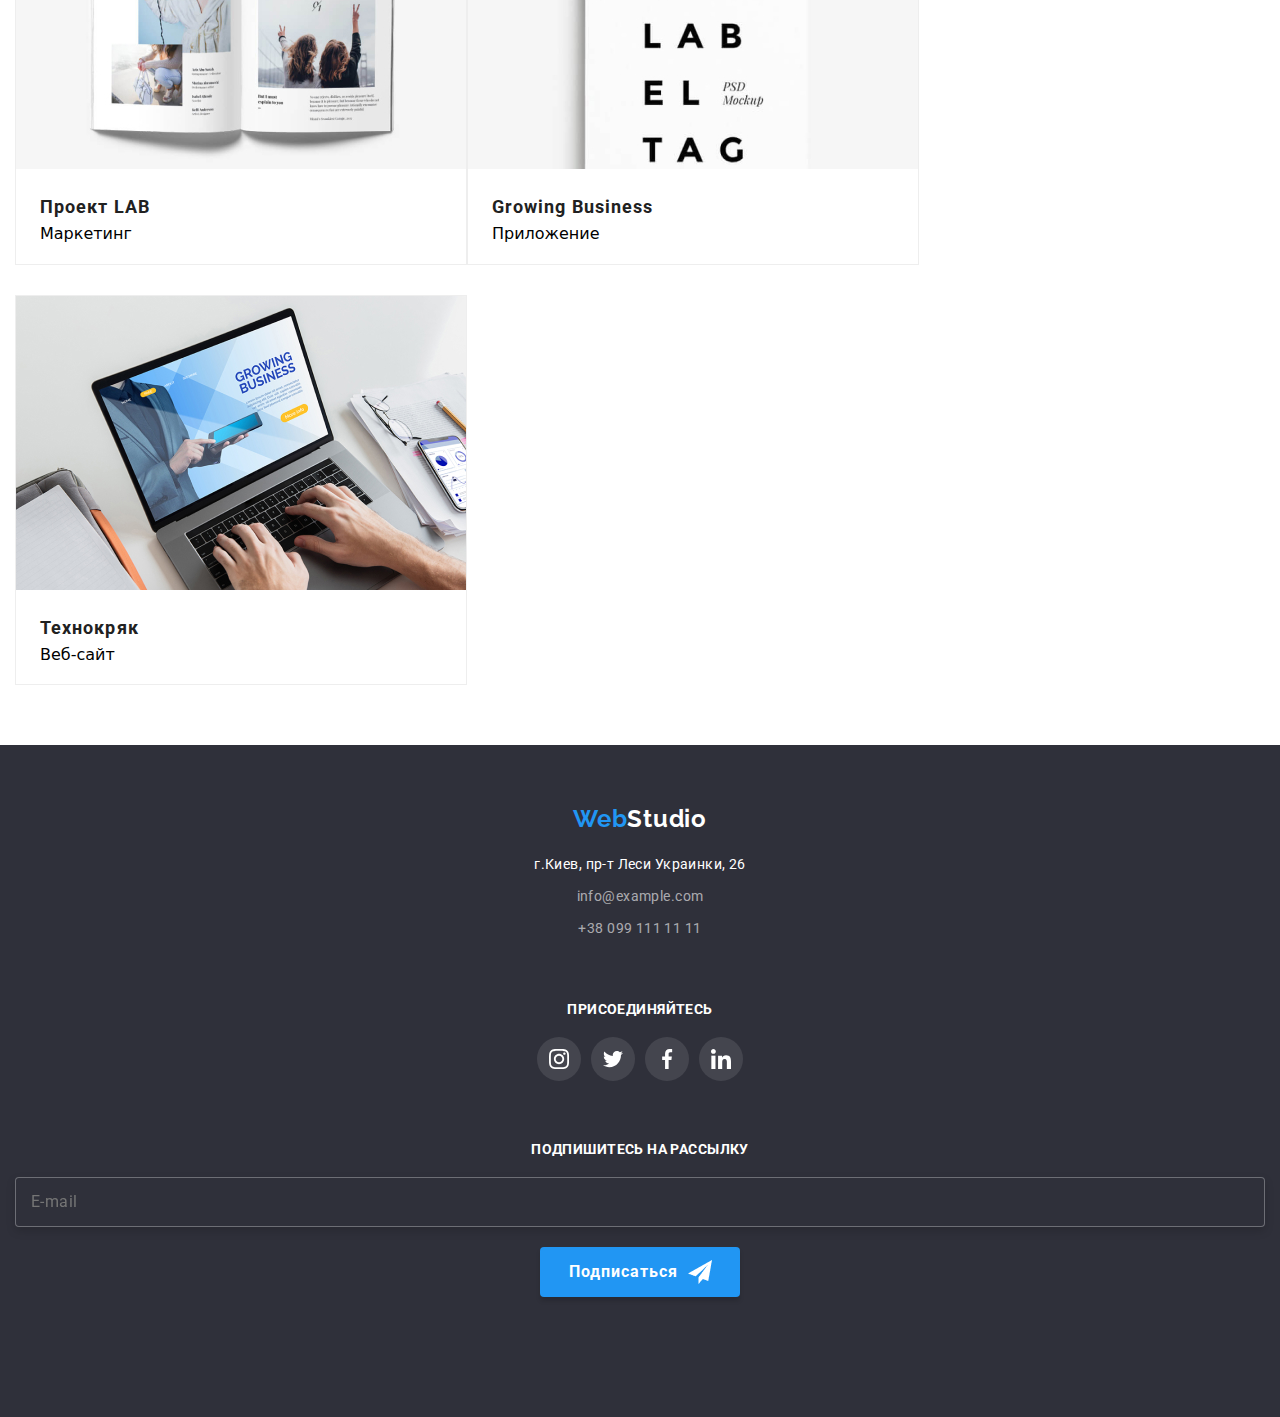
==== commit 179b6483: "mobile version ready without photo" ====
--- a/portfolio.html
+++ b/portfolio.html
@@ -20,7 +20,7 @@
     <link rel="stylesheet" href="./css/portfolio.min.css" />
   </head>
   <body>
-    <header class="portfolio-header">
+    <header class="page-header">
       <div class="container page-container">
         <nav class="navigation">
           <a href="./index.html" class="logo-link">
@@ -29,12 +29,12 @@
           </a>
           <ul class="navigation-list">
             <li class="navigation-item">
-              <a href="./index.html" class="navigation-link">Студия</a>
+              <a href="./index.html" class="navigation-link action-window"
+                >Студия</a
+              >
             </li>
             <li class="navigation-item">
-              <a href="./portfolio.html" class="navigation-link action-window"
-                >Портфолио</a
-              >
+              <a href="./portfolio.html" class="navigation-link">Портфолио</a>
             </li>
             <li class="navigation-item">
               <a href="#adress" class="navigation-link">Контакты</a>
@@ -62,6 +62,65 @@
             >
           </li>
         </ul>
+        <button
+          data-menu-button
+          type="button"
+          class="navigation__mobile-btn is-open"
+        >
+          <svg width="24" height="16">
+            <use
+              class="icon-close"
+              href="./images/icons/mi.svg#icon-close_24px"
+            ></use>
+            <use
+              class="icon-menu"
+              href="./images/icons/mi.svg#icon-menu_mobile"
+              aria-label="переключатель мобильного меню"
+            ></use>
+          </svg>
+        </button>
+        <div data-menu class="mobile-menu-container">
+          <ul class="mobile-menu-container-list is-open">
+            <li class="mobile-menu-container-item">
+              <a href="./index.html" class="mobile-menu-container-link"
+                >Студия</a
+              >
+            </li>
+            <li class="mobile-menu-container-item">
+              <a
+                href="./portfolio.html"
+                class="mobile-menu-container-link mobile-menu-container-link-action"
+                >Портфолио</a
+              >
+            </li>
+            <li class="mobile-menu-container-item">
+              <a href="" class="mobile-menu-container-link">Контакты</a>
+            </li>
+          </ul>
+          <ul class="mobile-contacts is-open">
+            <li class="mobile-contacts-item">
+              <a href="mailto:info@devstudio.com" class="mobile-contacts-link">
+                <svg class="mobile-contacts-link-svg" width="16" height="12">
+                  <use href="./images/icons/mi.svg#icon-message"></use>
+                </svg>
+                info@devstudio.com</a
+              >
+            </li>
+            <li class="mobile-contacts-item">
+              <a href="tel:+380961112222" class="mobile-contacts-link">
+                <svg
+                  class="mobile-contacts-link-svg"
+                  width="10"
+                  height="15"
+                  class=""
+                >
+                  <use href="./images/icons/mi.svg#icon-iphone"></use>
+                </svg>
+                +38(096) 111 11 11</a
+              >
+            </li>
+          </ul>
+        </div>
       </div>
     </header>
     <main>
@@ -91,9 +150,8 @@
                 <div class="card-thumb">
                   <img
                     src="./images/portfolio/1.jpg"
-                    alt="Технокряк"
-                    width="370"
-                    height="294"
+                    alt=""
+                    class="portfolio-img"
                   />
                   <p class="portofolio-hidden-text">
                     Технокряк это современная площадка распространения
@@ -115,8 +173,7 @@
                   <img
                     src="./images/portfolio/2.jpg"
                     alt="Технокряк"
-                    width="370"
-                    height="294"
+                    class="portfolio-img"
                   />
                   <p class="portofolio-hidden-text">
                     Технокряк это современная площадка распространения
@@ -136,8 +193,7 @@
                   <img
                     src="./images/portfolio/3.jpg"
                     alt="Технокряк"
-                    width="370"
-                    height="294"
+                    class="portfolio-img"
                   />
                   <p class="portofolio-hidden-text">
                     Технокряк это современная площадка распространения
@@ -157,8 +213,7 @@
                   <img
                     src="./images/portfolio/4.jpg"
                     alt="Технокряк"
-                    width="370"
-                    height="294"
+                    class="portfolio-img"
                   />
                   <p class="portofolio-hidden-text">
                     Технокряк это современная площадка распространения
@@ -178,8 +233,7 @@
                   <img
                     src="./images/portfolio/5.jpg"
                     alt="Технокряк"
-                    width="370"
-                    height="294"
+                    class="portfolio-img"
                   />
                   <p class="portofolio-hidden-text">
                     Технокряк это современная площадка распространения
@@ -201,8 +255,7 @@
                   <img
                     src="./images/portfolio/6.jpg"
                     alt="Технокряк"
-                    width="370"
-                    height="294"
+                    class="portfolio-img"
                   />
                   <p class="portofolio-hidden-text">
                     Технокряк это современная площадка распространения
@@ -222,8 +275,7 @@
                   <img
                     src="./images/portfolio/7.jpg"
                     alt="Технокряк"
-                    width="370"
-                    height="294"
+                    class="portfolio-img"
                   />
                   <p class="portofolio-hidden-text">
                     Технокряк это современная площадка распространения
@@ -243,8 +295,7 @@
                   <img
                     src="./images/portfolio/8.jpg"
                     alt="Технокряк"
-                    width="370"
-                    height="294"
+                    class="portfolio-img"
                   />
                   <p class="portofolio-hidden-text">
                     Технокряк это современная площадка распространения
@@ -264,8 +315,7 @@
                   <img
                     src="./images/portfolio/9.jpg"
                     alt="Технокряк"
-                    width="370"
-                    height="294"
+                    class="portfolio-img"
                   />
                   <p class="portofolio-hidden-text">
                     Технокряк это современная площадка распространения
@@ -342,5 +392,6 @@
         </div>
       </div>
     </footer>
+    <script src="./js/mobile-menu.js"></script>
   </body>
 </html>
--- a/css/portfolio.min.css
+++ b/css/portfolio.min.css
@@ -1,2 +1,2 @@
-a{text-decoration:none;color:#212121}h1,h2,h3,h4,h5,h6,body,ul,li,p{padding:0;margin:0;list-style:none;border:none}.container{padding-left:15px;padding-right:15px;margin:0 auto}@media screen and (min-width: 1200px){.container{width:1200px}}@media screen and (min-width: 768px){.container{width:768px}}@media screen and (min-width: 480px){.container{width:480px}}.logo-blue{font-family:"Raleway";font-style:normal;font-weight:700;font-size:26px;line-height:1.192;letter-spacing:0.03em;color:#2196f3}.logo-black{font-family:"Raleway";font-style:normal;font-weight:700;font-size:26px;line-height:1.192;letter-spacing:0.03em;color:#212121}.logo-white{font-family:"Raleway";font-style:normal;font-weight:700;font-size:26px;line-height:1.192;letter-spacing:0.03em;color:#fff}.navigation{display:flex;align-items:center}.navigation-list{margin-left:83px;display:flex}.navigation-item{padding-top:22px;padding-bottom:22px;position:relative}.navigation-link{font-family:"Roboto";font-style:normal;font-weight:500;font-size:14px;line-height:1.142;letter-spacing:0.02em;display:block;padding:10px}.navigation-item:not(:last-child){margin-right:30px}.navigation-link:hover::after,.navigation-link:focus:after{transform:scaleX(1)}.navigation-link:hover,.navigation-link:focus{color:#2196f3}.navigation-link::after{display:inline-block;content:"";width:100%;height:2px;background:#2196f3;border-radius:2px;position:absolute;left:0;bottom:0;transform:scaleX(0);transition:250ms cubic-bezier(0.4, 0, 0.2, 1)}.page-container{display:flex;align-items:center;justify-content:space-between;height:80px}.action-window{color:#2196f3}.action-window::before{display:inline-block;content:"";width:100%;height:2px;background:#2196f3;border-radius:2px;position:absolute;left:0;bottom:0;transform:scaleX(1);transition:250ms cubic-bezier(0.4, 0, 0.2, 1)}.contacts{display:flex}.contacts-link{font-family:"Roboto";font-style:normal;font-weight:500;font-size:14px;line-height:1.142;letter-spacing:0.02em;color:#757575;transition:250ms cubic-bezier(0.4, 0, 0.2, 1)}.contacts-email-margin{margin-right:50px}.contacts-link:hover{color:#2196f3}.contacts-link:hover .contacts-phone-svg{fill:#2196f3}.contacts-link:hover .contacts-email-svg{fill:#2196f3}.contacts-email-svg{width:16px;height:12px;margin-right:10px;transition:250ms cubic-bezier(0.4, 0, 0.2, 1)}.contacts-phone-svg{width:10px;height:16px;margin-right:10px;transition:250ms cubic-bezier(0.4, 0, 0.2, 1)}.footer{background-color:#2f303a;padding-bottom:60px;padding-top:60px}.footer-container{display:flex;justify-content:space-between}.footer-link{font-family:"Roboto";font-style:normal;font-weight:normal;font-size:14px;line-height:1.714;letter-spacing:0.03em;color:rgba(255,255,255,0.6)}.footer-item:not(:last-child){margin-bottom:9px}.footer-adress{font-family:"Roboto";font-style:normal;font-weight:normal;font-size:14px;line-height:1.714;letter-spacing:0.03em;color:#fff}.footer-logo-container{margin-bottom:20px}.footer-social{padding-left:70px;padding-top:12px}.footer-social-title{font-family:"Roboto";font-style:normal;font-weight:bold;font-size:14px;line-height:16px;letter-spacing:0.03em;text-transform:uppercase;color:#fff}.footer-social-list{display:flex;margin-top:20px}.footer-social-item{height:44px;width:44px;background-color:rgba(255,255,255,0.1);background-repeat:no-repeat;border-radius:50%;background-position:center;cursor:pointer;transition:250ms cubic-bezier(0.4, 0, 0.2, 1)}.footer-social-item:hover{background-color:#2196f3}.footer-social-item:not(:last-child){margin-right:10px}.footer-social-instagram{background-image:url("../images/icons/footer-1.svg")}.footer-social-twitter{background-image:url("../images/icons/footer-2.svg")}.footer-social-facebook{background-image:url("../images/icons/footer-3.svg")}.footer-social-linkedin{background-image:url("../images/icons/footer-4.svg")}.footer-mail{padding-left:93px;padding-top:12px}.footer-mail-container{display:flex;align-items:center}.footer-mail-input{font-family:"Roboto";font-style:normal;font-weight:normal;font-size:16px;line-height:20px;display:flex;align-items:center;letter-spacing:0.03em;color:rgba(255,255,255,0.6);border:1px solid rgba(255,255,255,0.3);box-sizing:border-box;filter:drop-shadow(0px 4px 4px rgba(0,0,0,0.15));border-radius:4px;margin-top:20px;width:358px;height:50px;padding:16px 15px;margin-right:12px;background:#2f303a}.footer-mail-btn{font-family:"Roboto";font-style:normal;font-weight:bold;font-size:16px;line-height:1.875;display:flex;align-items:center;text-align:center;letter-spacing:0.06em;width:200px;color:#fff;background:#2196f3;box-shadow:0px 4px 4px rgba(0,0,0,0.15);border-radius:4px;padding:10px 62px 10px 29px;margin-top:20px;background-image:url("../images/plane.png");background-repeat:no-repeat;background-position:center right 28px;cursor:pointer}.portfolio{padding-top:94px;padding-bottom:94px}.portfolio-text{font-family:"Roboto";font-size:16px;line-height:1.875;letter-spacing:0.03em;color:#757575;margin-top:4px}.portfolio-header{border-bottom:1px solid #ececec}.page-portfolio{border:1px solid #ececec}.portfolio-btn{font-family:"Roboto";font-style:normal;font-weight:500;font-size:16px;line-height:1.625;text-align:center;letter-spacing:0.03em;color:#212121;background:#f5f4fa;border-radius:4px;margin:0 auto;border:none;padding:6px 22px;transition:250ms cubic-bezier(0.4, 0, 0.2, 1)}.portfolio-btn-list{display:flex;justify-content:center}.portfolio-btn-item{margin-right:8px;margin-bottom:50px}.portfolio-btn:hover,.portfolio-btn:focus{background:#2196f3;color:#fff;box-shadow:0px 3px 1px rgba(0,0,0,0.1),0px 1px 2px rgba(0,0,0,0.08),0px 2px 2px rgba(0,0,0,0.12);border-radius:4px}.portfolio-img-list{display:flex;flex-wrap:wrap}.portfolio-img-item{width:370px;border:1px solid #eeeeee;background-color:#fff}.portfolio-img-item:before .portfolio-link::before{opacity:1}.portfolio-img-item:not(:nth-last-child(-n+3)){margin-bottom:30px}.portfolio-img-item:not(:nth-child(3n)){margin-right:30px}.portfolio-img-item:hover{box-shadow:0px 1px 1px rgba(0,0,0,0.12),0px 4px 4px rgba(0,0,0,0.06),1px 4px 6px rgba(0,0,0,0.16)}.portfolio-img-container{padding:20px 24px 20px 24px}.portfolio-img-title{font-family:"Roboto";font-weight:bold;font-size:18px;line-height:2;letter-spacing:0.06em;color:#212121}.portfolio-card{width:370px}.portfolio-card:hover .card-thumb::before{opacity:1;cursor:pointer;transform:translateY(0)}.portfolio-card:hover .portofolio-hidden-text{opacity:1;cursor:pointer;transform:translateY(0)}.card-thumb{position:relative;overflow:hidden}.card-thumb::before{display:inline-block;content:"";position:absolute;top:0;left:0;width:100%;height:100%;background-color:rgba(33,150,243,0.9);opacity:0;transform:translateY(100%);transition:250ms cubic-bezier(0.4, 0, 0.2, 1)}.portofolio-hidden-text{font-family:"Roboto";font-style:normal;font-weight:normal;font-size:18px;line-height:1.555;letter-spacing:0.03em;width:322px;position:absolute;right:24px;bottom:63px;color:#ffffff;opacity:0;transform:translateY(150%);transition:250ms cubic-bezier(0.4, 0, 0.2, 1)}
+a{text-decoration:none;color:#212121}h1,h2,h3,h4,h5,h6,body,ul,li,p{padding:0;margin:0;list-style:none;border:none}img{display:block;max-width:100%;height:auto}.container{padding-left:15px;padding-right:15px;margin:0 auto}@media screen and (min-width: 320px) and (max-width: 767px){.container{width:100%;max-width:480px}}.logo-blue{font-family:"Raleway";font-style:normal;font-weight:bold;font-size:24px;line-height:1.166;letter-spacing:0.03em;color:#2196f3;text-align:center}.logo-black{font-family:"Raleway";font-style:normal;font-weight:700;font-size:24px;line-height:1.166;letter-spacing:0.03em;color:#212121}.logo-white{font-family:"Raleway";font-style:normal;font-weight:bold;font-size:24px;line-height:1.166;letter-spacing:0.03em;color:#fff}.page-header{position:relative;z-index:100}.navigation-list{margin-left:83px;display:flex}@media screen and (min-width: 320px) and (max-width: 767px){.navigation-list{display:none}}.navigation-item{padding-top:22px;padding-bottom:22px;position:relative}.navigation-link{font-family:"Roboto";font-style:normal;font-weight:500;font-size:14px;line-height:1.142;letter-spacing:0.02em;display:block;padding:10px}.navigation-item:not(:last-child){margin-right:30px}.navigation-link:hover::after,.navigation-link:focus:after{transform:scaleX(1)}.navigation-link:hover,.navigation-link:focus{color:#2196f3}.navigation-link::after{display:inline-block;content:"";width:100%;height:2px;background:#2196f3;border-radius:2px;position:absolute;left:0;bottom:0;transform:scaleX(0);transition:250ms cubic-bezier(0.4, 0, 0.2, 1)}@media screen and (min-width: 320px) and (max-width: 767px){.navigation__mobile-btn{width:40px;height:40px;background-color:#fff;border:none;outline:none}}@media screen and (min-width: 768px){.navigation__mobile-btn{display:none}}.page-container{display:flex;align-items:center;justify-content:space-between}@media screen and (min-width: 320px) and (max-width: 767px){.page-container{height:60px;border-bottom:1px solid #ececec}}@media screen and (min-width: 768px){.page-container{height:80px}}.action-window{color:#2196f3}.action-window::before{display:inline-block;position:absolute;content:"";width:100%;height:2px;background:#2196f3;border-radius:2px;left:0;bottom:0;transform:scaleX(1);transition:250ms cubic-bezier(0.4, 0, 0.2, 1)}.navigation__mobile-btn .icon-menu{display:none}.navigation__mobile-btn.is-open .icon-close{display:none}.navigation__mobile-btn.is-open .icon-menu{display:block}.mobile-menu-container{display:none;position:absolute;top:100%;left:0;width:100%;height:453px;background-color:#fff;text-align:center;padding:60px 0;box-shadow:0px 4px 8px rgba(0,0,0,0.04),0px 2px 4px rgba(0,0,0,0.08),0px 1px 3px rgba(0,0,0,0.16)}.mobile-menu-container.is-open{display:block}.mobile-menu-container-item{position:relative}.mobile-menu-container-link{font-family:"Roboto";font-style:normal;font-weight:500;font-size:18px;line-height:1.166;letter-spacing:0.02em;display:block;padding:10px}.mobile-menu-container-item:not(:last-child){margin-bottom:30px}.mobile-menu-container-link:hover::after,.mobile-menu-container-link:focus:after{transform:scaleX(0.2)}.mobile-menu-container-link:hover,.mobile-menu-container-link:focus{color:#2196f3}.mobile-menu-container-link::after{display:inline-block;content:"";width:100%;height:2px;background:#2196f3;border-radius:2px;position:absolute;left:0;bottom:0;transform:scaleX(0);transition:250ms cubic-bezier(0.4, 0, 0.2, 1)}.mobile-menu-container-link-action{color:#2196f3}.mobile-menu-container-link-action::before{display:inline-block;position:absolute;content:"";width:100%;height:2px;background:#2196f3;border-radius:2px;left:0;bottom:0;transform:scaleX(0.2);transition:250ms cubic-bezier(0.4, 0, 0.2, 1)}.contacts{display:flex}@media screen and (min-width: 320px) and (max-width: 767px){.contacts{display:none}}.contacts-link{font-family:"Roboto";font-style:normal;font-weight:500;font-size:14px;line-height:1.142;letter-spacing:0.02em;color:#757575;transition:250ms cubic-bezier(0.4, 0, 0.2, 1)}.contacts-email-margin{margin-right:50px}.contacts-link:hover{color:#2196f3}.contacts-link:hover .contacts-phone-svg{fill:#2196f3}.contacts-link:hover .contacts-email-svg{fill:#2196f3}.contacts-email-svg{width:16px;height:12px;margin-right:10px;transition:250ms cubic-bezier(0.4, 0, 0.2, 1)}.contacts-phone-svg{width:10px;height:16px;margin-right:10px;transition:250ms cubic-bezier(0.4, 0, 0.2, 1)}.mobile-contacts{margin-top:60px}.mobile-contacts-link{font-family:"Roboto";font-style:normal;font-weight:500;font-size:18px;line-height:1.166;letter-spacing:0.02em;color:#757575;transition:250ms cubic-bezier(0.4, 0, 0.2, 1)}.mobile-contacts-link:hover{color:#2196f3}.mobile-contacts-link:hover .mobile-contacts-link-svg{fill:#2196f3}.mobile-contacts-item:not(:last-child){margin-bottom:16px}.footer{background-color:#2f303a;padding-bottom:60px;padding-top:60px}.footer-container{display:flex;flex-direction:column;align-items:center}.footer-logo-container{display:flex;flex-direction:column;align-items:center;margin-bottom:20px}.footer-list{display:flex;flex-direction:column;align-items:center}.footer-link{font-family:"Roboto";font-style:normal;font-weight:normal;font-size:14px;line-height:1.714;letter-spacing:0.03em;color:rgba(255,255,255,0.6)}.footer-item:not(:last-child){margin-bottom:8px}.footer-adress{font-family:"Roboto";font-style:normal;font-weight:normal;font-size:14px;line-height:1.714;letter-spacing:0.03em;color:#fff}.footer-social{margin-top:60px}.footer-social-title{font-family:"Roboto";font-style:normal;font-weight:bold;font-size:14px;line-height:16px;letter-spacing:0.03em;text-transform:uppercase;color:#fff;display:flex;flex-direction:column;align-items:center;margin-bottom:20px}.footer-social-list{display:flex}.footer-social-item{height:44px;width:44px;background-color:rgba(255,255,255,0.1);background-repeat:no-repeat;border-radius:50%;background-position:center;cursor:pointer;transition:250ms cubic-bezier(0.4, 0, 0.2, 1)}.footer-social-item:hover{background-color:#2196f3}.footer-social-item:not(:last-child){margin-right:10px}.footer-social-instagram{background-image:url("../images/icons/footer-1.svg")}.footer-social-twitter{background-image:url("../images/icons/footer-2.svg")}.footer-social-facebook{background-image:url("../images/icons/footer-3.svg")}.footer-social-linkedin{background-image:url("../images/icons/footer-4.svg")}.footer-mail{margin-top:60px;width:100%}.footer-mail-input{font-family:"Roboto";font-style:normal;font-weight:normal;font-size:16px;line-height:20px;display:flex;align-items:center;letter-spacing:0.03em;color:rgba(255,255,255,0.6);border:1px solid rgba(255,255,255,0.3);box-sizing:border-box;filter:drop-shadow(0px 4px 4px rgba(0,0,0,0.15));border-radius:4px;margin-top:20px;width:100%;height:50px;padding:16px 15px;background:#2f303a}.footer-mail-btn{font-family:"Roboto";font-style:normal;font-weight:bold;font-size:16px;line-height:1.875;letter-spacing:0.06em;width:200px;color:#fff;background:#2196f3;box-shadow:0px 4px 4px rgba(0,0,0,0.15);border-radius:4px;padding:10px 62px 10px 29px;display:block;margin:20px auto 60px;border:none;background-image:url("../images/plane.png");background-repeat:no-repeat;background-position:center right 28px;cursor:pointer}.portfolio{padding-top:60px;padding-bottom:60px}.portfolio-btn-list{display:flex;flex-wrap:wrap}.portfolio-btn-item:not(:last-child){margin-right:8px}.portfolio-btn-item:not(:nth-last-child(-n+2)){margin-bottom:15px}.portfolio-btn{font-family:"Roboto";font-style:normal;font-weight:500;font-size:16px;line-height:1.625;text-align:center;letter-spacing:0.03em;color:#212121;background:#f5f4fa;border-radius:4px;margin:0 auto;border:none;padding:6px 22px;transition:250ms cubic-bezier(0.4, 0, 0.2, 1)}.portfolio-btn:hover,.portfolio-btn:focus{background:#2196f3;color:#fff;box-shadow:0px 3px 1px rgba(0,0,0,0.1),0px 1px 2px rgba(0,0,0,0.08),0px 2px 2px rgba(0,0,0,0.12);border-radius:4px}.portfolio-img-list{display:flex;flex-wrap:wrap;margin-top:20px}.portfolio-img-item{border:1px solid #eeeeee;background-color:#fff}.portfolio:before .portfolio-link::before{opacity:1}.portfolio-img-container{padding:20px 24px 20px 24px}.portfolio-img-title{font-family:"Roboto";font-weight:bold;font-size:18px;line-height:2;letter-spacing:0.06em;color:#212121}.portfolio-img-item{border:1px solid #eeeeee;background-color:#fff}.portfolio-img-item:before .portfolio-link::before{opacity:1}.portfolio-img-item:not(:last-child){margin-bottom:30px}.portfolio-img-item:hover{box-shadow:0px 1px 1px rgba(0,0,0,0.12),0px 4px 4px rgba(0,0,0,0.06),1px 4px 6px rgba(0,0,0,0.16)}.portfolio-card:hover .card-thumb::before{opacity:1;cursor:pointer;transform:translateY(0)}.portfolio-card:hover .portofolio-hidden-text{opacity:1;cursor:pointer;transform:translateY(0)}.portfolio .card-thumb{position:relative;overflow:hidden}.portfolio .card-thumb::before{display:inline-block;content:"";position:absolute;top:0;left:0;width:100%;height:100%;background-color:rgba(33,150,243,0.9);opacity:0;transform:translateY(100%);transition:250ms cubic-bezier(0.4, 0, 0.2, 1)}.portfolio .portofolio-hidden-text{font-family:"Roboto";font-style:normal;font-weight:normal;font-size:18px;line-height:1.555;letter-spacing:0.03em;width:auto;position:absolute;left:24px;right:24px;top:77px;color:#ffffff;opacity:0;transform:translateY(150%);transition:250ms cubic-bezier(0.4, 0, 0.2, 1)}@media screen and (min-width: 320px) and (max-width: 425px){.portfolio .portofolio-hidden-text{top:24px}}
 /*# sourceMappingURL=portfolio.min.css.map */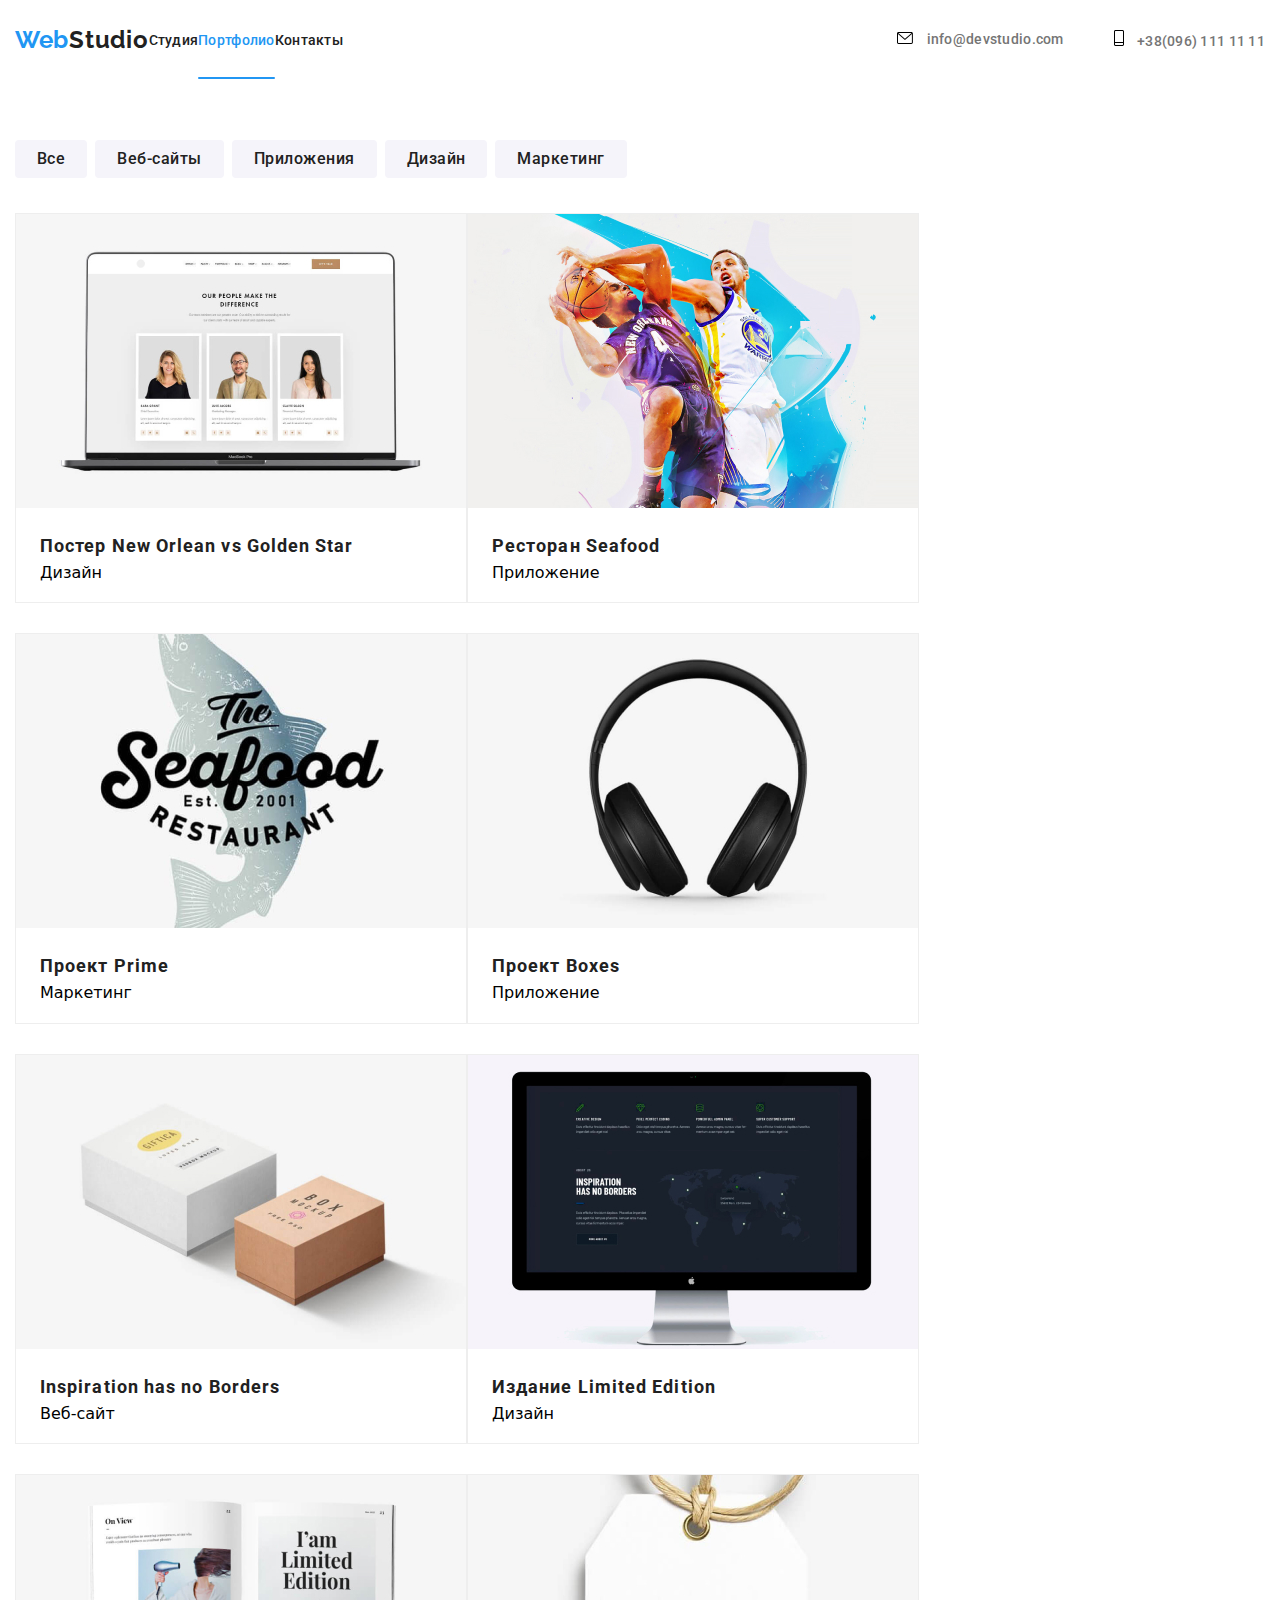
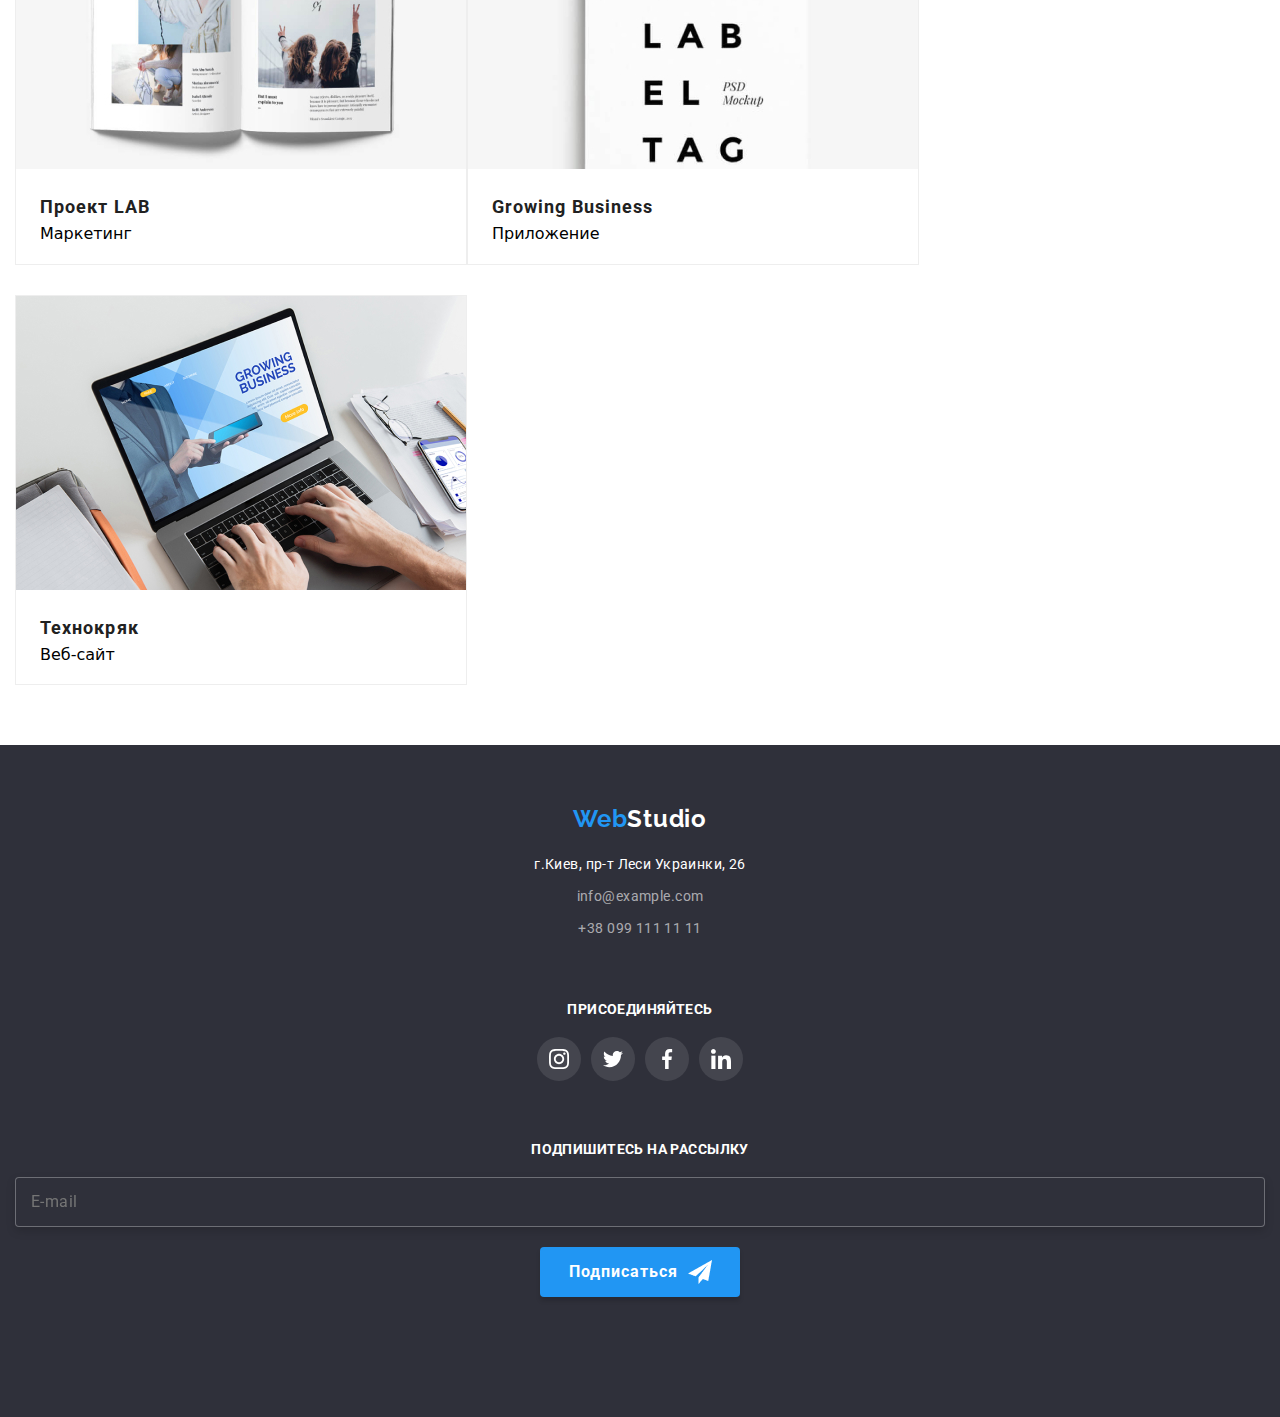
==== commit 76c0adea: "header for tablet is ready" ====
--- a/portfolio.html
+++ b/portfolio.html
@@ -29,12 +29,12 @@
           </a>
           <ul class="navigation-list">
             <li class="navigation-item">
-              <a href="./index.html" class="navigation-link action-window"
-                >Студия</a
-              >
+              <a href="./index.html" class="navigation-link">Студия</a>
             </li>
             <li class="navigation-item">
-              <a href="./portfolio.html" class="navigation-link">Портфолио</a>
+              <a href="./portfolio.html" class="navigation-link action-window"
+                >Портфолио</a
+              >
             </li>
             <li class="navigation-item">
               <a href="#adress" class="navigation-link">Контакты</a>
--- a/css/portfolio.min.css
+++ b/css/portfolio.min.css
@@ -1,2 +1,2 @@
-a{text-decoration:none;color:#212121}h1,h2,h3,h4,h5,h6,body,ul,li,p{padding:0;margin:0;list-style:none;border:none}img{display:block;max-width:100%;height:auto}.container{padding-left:15px;padding-right:15px;margin:0 auto}@media screen and (min-width: 320px) and (max-width: 767px){.container{width:100%;max-width:480px}}.logo-blue{font-family:"Raleway";font-style:normal;font-weight:bold;font-size:24px;line-height:1.166;letter-spacing:0.03em;color:#2196f3;text-align:center}.logo-black{font-family:"Raleway";font-style:normal;font-weight:700;font-size:24px;line-height:1.166;letter-spacing:0.03em;color:#212121}.logo-white{font-family:"Raleway";font-style:normal;font-weight:bold;font-size:24px;line-height:1.166;letter-spacing:0.03em;color:#fff}.page-header{position:relative;z-index:100}.navigation-list{margin-left:83px;display:flex}@media screen and (min-width: 320px) and (max-width: 767px){.navigation-list{display:none}}.navigation-item{padding-top:22px;padding-bottom:22px;position:relative}.navigation-link{font-family:"Roboto";font-style:normal;font-weight:500;font-size:14px;line-height:1.142;letter-spacing:0.02em;display:block;padding:10px}.navigation-item:not(:last-child){margin-right:30px}.navigation-link:hover::after,.navigation-link:focus:after{transform:scaleX(1)}.navigation-link:hover,.navigation-link:focus{color:#2196f3}.navigation-link::after{display:inline-block;content:"";width:100%;height:2px;background:#2196f3;border-radius:2px;position:absolute;left:0;bottom:0;transform:scaleX(0);transition:250ms cubic-bezier(0.4, 0, 0.2, 1)}@media screen and (min-width: 320px) and (max-width: 767px){.navigation__mobile-btn{width:40px;height:40px;background-color:#fff;border:none;outline:none}}@media screen and (min-width: 768px){.navigation__mobile-btn{display:none}}.page-container{display:flex;align-items:center;justify-content:space-between}@media screen and (min-width: 320px) and (max-width: 767px){.page-container{height:60px;border-bottom:1px solid #ececec}}@media screen and (min-width: 768px){.page-container{height:80px}}.action-window{color:#2196f3}.action-window::before{display:inline-block;position:absolute;content:"";width:100%;height:2px;background:#2196f3;border-radius:2px;left:0;bottom:0;transform:scaleX(1);transition:250ms cubic-bezier(0.4, 0, 0.2, 1)}.navigation__mobile-btn .icon-menu{display:none}.navigation__mobile-btn.is-open .icon-close{display:none}.navigation__mobile-btn.is-open .icon-menu{display:block}.mobile-menu-container{display:none;position:absolute;top:100%;left:0;width:100%;height:453px;background-color:#fff;text-align:center;padding:60px 0;box-shadow:0px 4px 8px rgba(0,0,0,0.04),0px 2px 4px rgba(0,0,0,0.08),0px 1px 3px rgba(0,0,0,0.16)}.mobile-menu-container.is-open{display:block}.mobile-menu-container-item{position:relative}.mobile-menu-container-link{font-family:"Roboto";font-style:normal;font-weight:500;font-size:18px;line-height:1.166;letter-spacing:0.02em;display:block;padding:10px}.mobile-menu-container-item:not(:last-child){margin-bottom:30px}.mobile-menu-container-link:hover::after,.mobile-menu-container-link:focus:after{transform:scaleX(0.2)}.mobile-menu-container-link:hover,.mobile-menu-container-link:focus{color:#2196f3}.mobile-menu-container-link::after{display:inline-block;content:"";width:100%;height:2px;background:#2196f3;border-radius:2px;position:absolute;left:0;bottom:0;transform:scaleX(0);transition:250ms cubic-bezier(0.4, 0, 0.2, 1)}.mobile-menu-container-link-action{color:#2196f3}.mobile-menu-container-link-action::before{display:inline-block;position:absolute;content:"";width:100%;height:2px;background:#2196f3;border-radius:2px;left:0;bottom:0;transform:scaleX(0.2);transition:250ms cubic-bezier(0.4, 0, 0.2, 1)}.contacts{display:flex}@media screen and (min-width: 320px) and (max-width: 767px){.contacts{display:none}}.contacts-link{font-family:"Roboto";font-style:normal;font-weight:500;font-size:14px;line-height:1.142;letter-spacing:0.02em;color:#757575;transition:250ms cubic-bezier(0.4, 0, 0.2, 1)}.contacts-email-margin{margin-right:50px}.contacts-link:hover{color:#2196f3}.contacts-link:hover .contacts-phone-svg{fill:#2196f3}.contacts-link:hover .contacts-email-svg{fill:#2196f3}.contacts-email-svg{width:16px;height:12px;margin-right:10px;transition:250ms cubic-bezier(0.4, 0, 0.2, 1)}.contacts-phone-svg{width:10px;height:16px;margin-right:10px;transition:250ms cubic-bezier(0.4, 0, 0.2, 1)}.mobile-contacts{margin-top:60px}.mobile-contacts-link{font-family:"Roboto";font-style:normal;font-weight:500;font-size:18px;line-height:1.166;letter-spacing:0.02em;color:#757575;transition:250ms cubic-bezier(0.4, 0, 0.2, 1)}.mobile-contacts-link:hover{color:#2196f3}.mobile-contacts-link:hover .mobile-contacts-link-svg{fill:#2196f3}.mobile-contacts-item:not(:last-child){margin-bottom:16px}.footer{background-color:#2f303a;padding-bottom:60px;padding-top:60px}.footer-container{display:flex;flex-direction:column;align-items:center}.footer-logo-container{display:flex;flex-direction:column;align-items:center;margin-bottom:20px}.footer-list{display:flex;flex-direction:column;align-items:center}.footer-link{font-family:"Roboto";font-style:normal;font-weight:normal;font-size:14px;line-height:1.714;letter-spacing:0.03em;color:rgba(255,255,255,0.6)}.footer-item:not(:last-child){margin-bottom:8px}.footer-adress{font-family:"Roboto";font-style:normal;font-weight:normal;font-size:14px;line-height:1.714;letter-spacing:0.03em;color:#fff}.footer-social{margin-top:60px}.footer-social-title{font-family:"Roboto";font-style:normal;font-weight:bold;font-size:14px;line-height:16px;letter-spacing:0.03em;text-transform:uppercase;color:#fff;display:flex;flex-direction:column;align-items:center;margin-bottom:20px}.footer-social-list{display:flex}.footer-social-item{height:44px;width:44px;background-color:rgba(255,255,255,0.1);background-repeat:no-repeat;border-radius:50%;background-position:center;cursor:pointer;transition:250ms cubic-bezier(0.4, 0, 0.2, 1)}.footer-social-item:hover{background-color:#2196f3}.footer-social-item:not(:last-child){margin-right:10px}.footer-social-instagram{background-image:url("../images/icons/footer-1.svg")}.footer-social-twitter{background-image:url("../images/icons/footer-2.svg")}.footer-social-facebook{background-image:url("../images/icons/footer-3.svg")}.footer-social-linkedin{background-image:url("../images/icons/footer-4.svg")}.footer-mail{margin-top:60px;width:100%}.footer-mail-input{font-family:"Roboto";font-style:normal;font-weight:normal;font-size:16px;line-height:20px;display:flex;align-items:center;letter-spacing:0.03em;color:rgba(255,255,255,0.6);border:1px solid rgba(255,255,255,0.3);box-sizing:border-box;filter:drop-shadow(0px 4px 4px rgba(0,0,0,0.15));border-radius:4px;margin-top:20px;width:100%;height:50px;padding:16px 15px;background:#2f303a}.footer-mail-btn{font-family:"Roboto";font-style:normal;font-weight:bold;font-size:16px;line-height:1.875;letter-spacing:0.06em;width:200px;color:#fff;background:#2196f3;box-shadow:0px 4px 4px rgba(0,0,0,0.15);border-radius:4px;padding:10px 62px 10px 29px;display:block;margin:20px auto 60px;border:none;background-image:url("../images/plane.png");background-repeat:no-repeat;background-position:center right 28px;cursor:pointer}.portfolio{padding-top:60px;padding-bottom:60px}.portfolio-btn-list{display:flex;flex-wrap:wrap}.portfolio-btn-item:not(:last-child){margin-right:8px}.portfolio-btn-item:not(:nth-last-child(-n+2)){margin-bottom:15px}.portfolio-btn{font-family:"Roboto";font-style:normal;font-weight:500;font-size:16px;line-height:1.625;text-align:center;letter-spacing:0.03em;color:#212121;background:#f5f4fa;border-radius:4px;margin:0 auto;border:none;padding:6px 22px;transition:250ms cubic-bezier(0.4, 0, 0.2, 1)}.portfolio-btn:hover,.portfolio-btn:focus{background:#2196f3;color:#fff;box-shadow:0px 3px 1px rgba(0,0,0,0.1),0px 1px 2px rgba(0,0,0,0.08),0px 2px 2px rgba(0,0,0,0.12);border-radius:4px}.portfolio-img-list{display:flex;flex-wrap:wrap;margin-top:20px}.portfolio-img-item{border:1px solid #eeeeee;background-color:#fff}.portfolio:before .portfolio-link::before{opacity:1}.portfolio-img-container{padding:20px 24px 20px 24px}.portfolio-img-title{font-family:"Roboto";font-weight:bold;font-size:18px;line-height:2;letter-spacing:0.06em;color:#212121}.portfolio-img-item{border:1px solid #eeeeee;background-color:#fff}.portfolio-img-item:before .portfolio-link::before{opacity:1}.portfolio-img-item:not(:last-child){margin-bottom:30px}.portfolio-img-item:hover{box-shadow:0px 1px 1px rgba(0,0,0,0.12),0px 4px 4px rgba(0,0,0,0.06),1px 4px 6px rgba(0,0,0,0.16)}.portfolio-card:hover .card-thumb::before{opacity:1;cursor:pointer;transform:translateY(0)}.portfolio-card:hover .portofolio-hidden-text{opacity:1;cursor:pointer;transform:translateY(0)}.portfolio .card-thumb{position:relative;overflow:hidden}.portfolio .card-thumb::before{display:inline-block;content:"";position:absolute;top:0;left:0;width:100%;height:100%;background-color:rgba(33,150,243,0.9);opacity:0;transform:translateY(100%);transition:250ms cubic-bezier(0.4, 0, 0.2, 1)}.portfolio .portofolio-hidden-text{font-family:"Roboto";font-style:normal;font-weight:normal;font-size:18px;line-height:1.555;letter-spacing:0.03em;width:auto;position:absolute;left:24px;right:24px;top:77px;color:#ffffff;opacity:0;transform:translateY(150%);transition:250ms cubic-bezier(0.4, 0, 0.2, 1)}@media screen and (min-width: 320px) and (max-width: 425px){.portfolio .portofolio-hidden-text{top:24px}}
+a{text-decoration:none;color:#212121}h1,h2,h3,h4,h5,h6,body,ul,li,p{padding:0;margin:0;list-style:none;border:none}img{display:block;max-width:100%;height:auto}.container{padding-left:15px;padding-right:15px;margin:0 auto}@media screen and (min-width: 320px) and (max-width: 767px){.container{width:100%;max-width:480px}}@media screen and (min-width: 768px) and (max-width: 1199px){.container{width:100%;max-width:768px}}@media screen and (min-width: 1200){.container{width:100%;max-width:1200px}}.logo-blue{font-family:"Raleway";font-style:normal;font-weight:bold;font-size:24px;line-height:1.166;letter-spacing:0.03em;color:#2196f3;text-align:center}.logo-black{font-family:"Raleway";font-style:normal;font-weight:700;font-size:24px;line-height:1.166;letter-spacing:0.03em;color:#212121}.logo-white{font-family:"Raleway";font-style:normal;font-weight:bold;font-size:24px;line-height:1.166;letter-spacing:0.03em;color:#fff}.page-header{position:relative}@media screen and (min-width: 320px) and (max-width: 767px){.page-header{z-index:100}}@media screen and (min-width: 768px){.navigation{display:flex;align-items:center}}.navigation-list{display:flex}@media screen and (min-width: 320px) and (max-width: 767px){.navigation-list{display:none}}@media screen and (min-width: 768px) and (max-width: 1199px){.navigation-list{margin-left:88px}}.navigation-item{position:relative}.navigation-link{font-family:"Roboto";font-style:normal;font-weight:500;font-size:14px;line-height:1.142;letter-spacing:0.02em;display:block}@media screen and (min-width: 768px) and (max-width: 1199px){.navigation-item:not(:last-child){margin-right:50px}}.navigation-link:hover::after,.navigation-link:focus:after{transform:scaleX(1)}.navigation-link:hover,.navigation-link:focus{color:#2196f3}.navigation-link::after{display:inline-block;content:"";width:100%;height:2px;background:#2196f3;border-radius:2px;position:absolute;top:45px;left:0;transform:scaleX(0);transition:250ms cubic-bezier(0.4, 0, 0.2, 1)}@media screen and (min-width: 320px) and (max-width: 767px){.navigation__mobile-btn{width:40px;height:40px;background-color:#fff;border:none;outline:none}}@media screen and (min-width: 768px){.navigation__mobile-btn{display:none}}.page-container{display:flex;align-items:center;justify-content:space-between}@media screen and (min-width: 320px) and (max-width: 767px){.page-container{height:60px;border-bottom:1px solid #ececec}}@media screen and (min-width: 768px){.page-container{height:80px}}.action-window{color:#2196f3}.action-window::before{display:inline-block;position:absolute;content:"";width:100%;height:2px;background:#2196f3;border-radius:2px;top:45px;left:0;transform:scaleX(1);transition:250ms cubic-bezier(0.4, 0, 0.2, 1)}.navigation__mobile-btn .icon-menu{display:none}.navigation__mobile-btn.is-open .icon-close{display:none}.navigation__mobile-btn.is-open .icon-menu{display:block}.mobile-menu-container{display:none;position:absolute;top:100%;left:0;width:100%;height:453px;background-color:#fff;text-align:center;padding:60px 0;box-shadow:0px 4px 8px rgba(0,0,0,0.04),0px 2px 4px rgba(0,0,0,0.08),0px 1px 3px rgba(0,0,0,0.16)}.mobile-menu-container.is-open{display:block}.mobile-menu-container-item{position:relative}.mobile-menu-container-link{font-family:"Roboto";font-style:normal;font-weight:500;font-size:18px;line-height:1.166;letter-spacing:0.02em;display:block;padding:10px}.mobile-menu-container-item:not(:last-child){margin-bottom:30px}.mobile-menu-container-link:hover::after,.mobile-menu-container-link:focus:after{transform:scaleX(0.2)}.mobile-menu-container-link:hover,.mobile-menu-container-link:focus{color:#2196f3}.mobile-menu-container-link::after{display:inline-block;content:"";width:100%;height:2px;background:#2196f3;border-radius:2px;position:absolute;left:0;bottom:0;transform:scaleX(0);transition:250ms cubic-bezier(0.4, 0, 0.2, 1)}.mobile-menu-container-link-action{color:#2196f3}.mobile-menu-container-link-action::before{display:inline-block;position:absolute;content:"";width:100%;height:2px;background:#2196f3;border-radius:2px;left:0;bottom:0;transform:scaleX(0.2);transition:250ms cubic-bezier(0.4, 0, 0.2, 1)}@media screen and (min-width: 320px) and (max-width: 767px){.contacts{display:none}}@media screen and (min-width: 1200px){.contacts{display:flex}}.contacts-link{font-family:"Roboto";font-style:normal;font-weight:500;font-size:14px;line-height:1.142;letter-spacing:0.02em;color:#757575;transition:250ms cubic-bezier(0.4, 0, 0.2, 1)}.contacts-email-margin{margin-right:50px}.contacts-link:hover{color:#2196f3}.contacts-link:hover .contacts-phone-svg{fill:#2196f3}.contacts-link:hover .contacts-email-svg{fill:#2196f3}@media screen and (min-width: 768px) and (max-width: 1199px){.contacts-email-svg{width:14px;height:10px}}@media screen and (min-width: 1200px){.contacts-email-svg{width:16px;height:12px;margin-right:10px;transition:250ms cubic-bezier(0.4, 0, 0.2, 1)}}@media screen and (min-width: 768px) and (max-width: 1199px){.contacts-phone-svg{width:10px;height:14px}}@media screen and (min-width: 1200px){.contacts-phone-svg{width:10px;height:16px;margin-right:10px;transition:250ms cubic-bezier(0.4, 0, 0.2, 1)}}.mobile-contacts{margin-top:60px}.mobile-contacts-link{font-family:"Roboto";font-style:normal;font-weight:500;font-size:18px;line-height:1.166;letter-spacing:0.02em;color:#757575;transition:250ms cubic-bezier(0.4, 0, 0.2, 1)}.mobile-contacts-link:hover{color:#2196f3}.mobile-contacts-link:hover .mobile-contacts-link-svg{fill:#2196f3}.mobile-contacts-item:not(:last-child){margin-bottom:16px}.footer{background-color:#2f303a;padding-bottom:60px;padding-top:60px}.footer-container{display:flex;flex-direction:column;align-items:center}.footer-logo-container{display:flex;flex-direction:column;align-items:center;margin-bottom:20px}.footer-list{display:flex;flex-direction:column;align-items:center}.footer-link{font-family:"Roboto";font-style:normal;font-weight:normal;font-size:14px;line-height:1.714;letter-spacing:0.03em;color:rgba(255,255,255,0.6)}.footer-item:not(:last-child){margin-bottom:8px}.footer-adress{font-family:"Roboto";font-style:normal;font-weight:normal;font-size:14px;line-height:1.714;letter-spacing:0.03em;color:#fff}.footer-social{margin-top:60px}.footer-social-title{font-family:"Roboto";font-style:normal;font-weight:bold;font-size:14px;line-height:16px;letter-spacing:0.03em;text-transform:uppercase;color:#fff;display:flex;flex-direction:column;align-items:center;margin-bottom:20px}.footer-social-list{display:flex}.footer-social-item{height:44px;width:44px;background-color:rgba(255,255,255,0.1);background-repeat:no-repeat;border-radius:50%;background-position:center;cursor:pointer;transition:250ms cubic-bezier(0.4, 0, 0.2, 1)}.footer-social-item:hover{background-color:#2196f3}.footer-social-item:not(:last-child){margin-right:10px}.footer-social-instagram{background-image:url("../images/icons/footer-1.svg")}.footer-social-twitter{background-image:url("../images/icons/footer-2.svg")}.footer-social-facebook{background-image:url("../images/icons/footer-3.svg")}.footer-social-linkedin{background-image:url("../images/icons/footer-4.svg")}.footer-mail{margin-top:60px;width:100%}.footer-mail-input{font-family:"Roboto";font-style:normal;font-weight:normal;font-size:16px;line-height:20px;display:flex;align-items:center;letter-spacing:0.03em;color:rgba(255,255,255,0.6);border:1px solid rgba(255,255,255,0.3);box-sizing:border-box;filter:drop-shadow(0px 4px 4px rgba(0,0,0,0.15));border-radius:4px;margin-top:20px;width:100%;height:50px;padding:16px 15px;background:#2f303a}.footer-mail-btn{font-family:"Roboto";font-style:normal;font-weight:bold;font-size:16px;line-height:1.875;letter-spacing:0.06em;width:200px;color:#fff;background:#2196f3;box-shadow:0px 4px 4px rgba(0,0,0,0.15);border-radius:4px;padding:10px 62px 10px 29px;display:block;margin:20px auto 60px;border:none;background-image:url("../images/plane.png");background-repeat:no-repeat;background-position:center right 28px;cursor:pointer}.portfolio{padding-top:60px;padding-bottom:60px}.portfolio-btn-list{display:flex;flex-wrap:wrap}.portfolio-btn-item:not(:last-child){margin-right:8px}.portfolio-btn-item:not(:nth-last-child(-n+2)){margin-bottom:15px}.portfolio-btn{font-family:"Roboto";font-style:normal;font-weight:500;font-size:16px;line-height:1.625;text-align:center;letter-spacing:0.03em;color:#212121;background:#f5f4fa;border-radius:4px;margin:0 auto;border:none;padding:6px 22px;transition:250ms cubic-bezier(0.4, 0, 0.2, 1)}.portfolio-btn:hover,.portfolio-btn:focus{background:#2196f3;color:#fff;box-shadow:0px 3px 1px rgba(0,0,0,0.1),0px 1px 2px rgba(0,0,0,0.08),0px 2px 2px rgba(0,0,0,0.12);border-radius:4px}.portfolio-img-list{display:flex;flex-wrap:wrap;margin-top:20px}.portfolio-img-item{border:1px solid #eeeeee;background-color:#fff}.portfolio:before .portfolio-link::before{opacity:1}.portfolio-img-container{padding:20px 24px 20px 24px}.portfolio-img-title{font-family:"Roboto";font-weight:bold;font-size:18px;line-height:2;letter-spacing:0.06em;color:#212121}.portfolio-img-item{border:1px solid #eeeeee;background-color:#fff}.portfolio-img-item:before .portfolio-link::before{opacity:1}.portfolio-img-item:not(:last-child){margin-bottom:30px}.portfolio-img-item:hover{box-shadow:0px 1px 1px rgba(0,0,0,0.12),0px 4px 4px rgba(0,0,0,0.06),1px 4px 6px rgba(0,0,0,0.16)}.portfolio-card:hover .card-thumb::before{opacity:1;cursor:pointer;transform:translateY(0)}.portfolio-card:hover .portofolio-hidden-text{opacity:1;cursor:pointer;transform:translateY(0)}.portfolio .card-thumb{position:relative;overflow:hidden}.portfolio .card-thumb::before{display:inline-block;content:"";position:absolute;top:0;left:0;width:100%;height:100%;background-color:rgba(33,150,243,0.9);opacity:0;transform:translateY(100%);transition:250ms cubic-bezier(0.4, 0, 0.2, 1)}.portfolio .portofolio-hidden-text{font-family:"Roboto";font-style:normal;font-weight:normal;font-size:18px;line-height:1.555;letter-spacing:0.03em;width:auto;position:absolute;left:24px;right:24px;top:77px;color:#ffffff;opacity:0;transform:translateY(150%);transition:250ms cubic-bezier(0.4, 0, 0.2, 1)}@media screen and (min-width: 320px) and (max-width: 425px){.portfolio .portofolio-hidden-text{top:24px}}
 /*# sourceMappingURL=portfolio.min.css.map */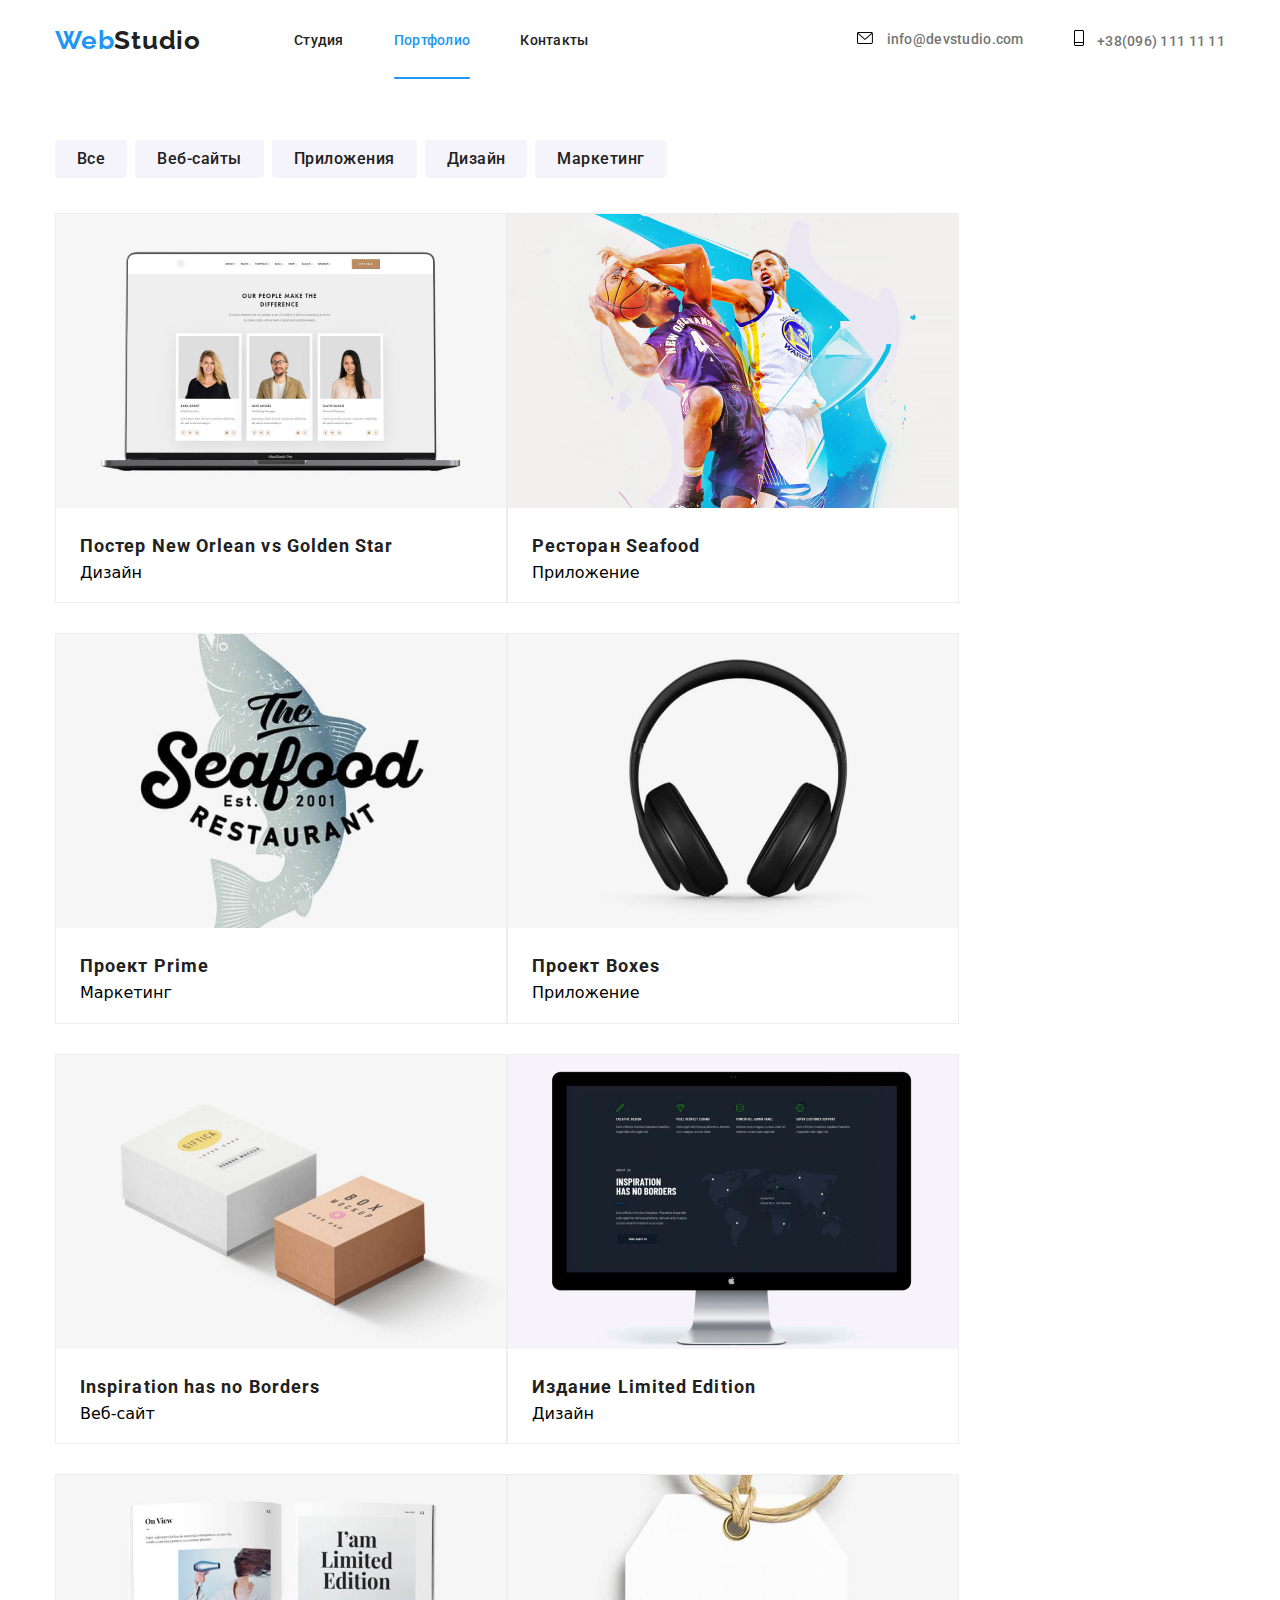
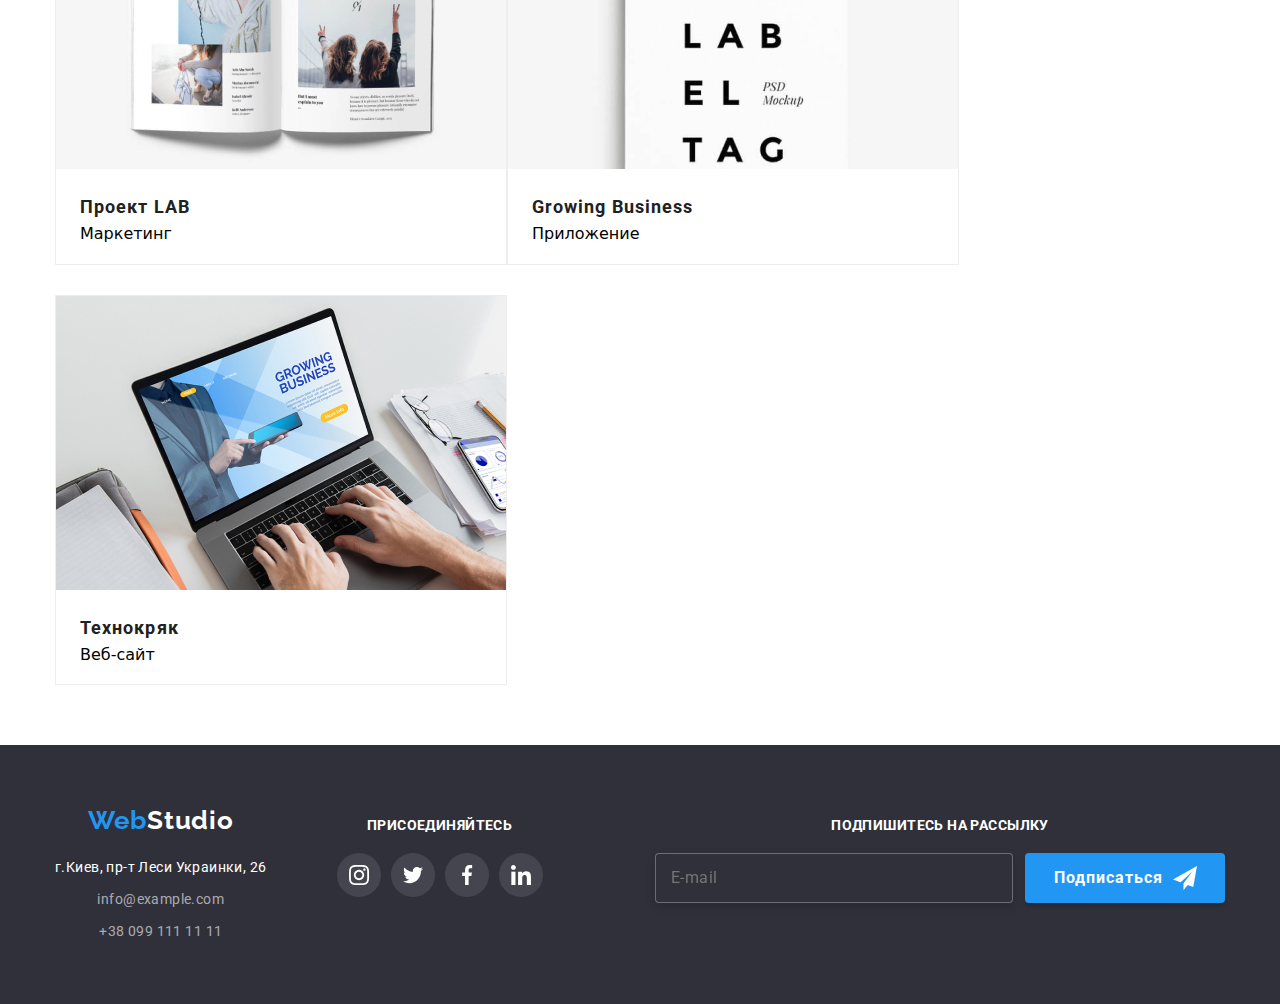
==== commit f9e12ef8: "index for desktop tablet and mobile is done" ====
--- a/portfolio.html
+++ b/portfolio.html
@@ -335,47 +335,49 @@
     </main>
     <footer class="footer">
       <div class="container footer-container">
-        <div class="footer-contacts-container">
-          <div class="footer-logo-container">
-            <a href="./portfolio.html" id="adress" class="footer-logo-link">
-              <span class="logo-blue">Web</span
-              ><span class="logo-white">Studio</span></a
-            >
+        <div class="footer-tablet-container">
+          <div class="footer-contacts-container">
+            <div class="footer-logo-container">
+              <a href="./index.html" id="adress" class="footer-logo-link">
+                <span class="logo-blue">Web</span
+                ><span class="logo-white">Studio</span></a
+              >
+            </div>
+            <ul class="footer-list">
+              <li class="footer-item">
+                <address class="footer-adress">
+                  г.Киев, пр-т Леси Украинки, 26
+                </address>
+              </li>
+              <li class="footer-item">
+                <a href="mailto:louglescom@gmail.com" class="footer-link"
+                  >info@example.com</a
+                >
+              </li>
+              <li class="footer-item">
+                <a href="tel:+380935014329" class="footer-link"
+                  >+38 099 111 11 11</a
+                >
+              </li>
+            </ul>
           </div>
-          <ul class="footer-list">
-            <li class="footer-item">
-              <address class="footer-adress">
-                г.Киев, пр-т Леси Украинки, 26
-              </address>
-            </li>
-            <li class="footer-item">
-              <a href="mailto:louglescom@gmail.com" class="footer-link"
-                >info@example.com</a
-              >
-            </li>
-            <li class="footer-item">
-              <a href="tel:+380935014329" class="footer-link"
-                >+38 099 111 11 11</a
-              >
-            </li>
-          </ul>
-        </div>
-        <div class="footer-social">
-          <p class="footer-social-title">Присоединяйтесь</p>
-          <ul class="footer-social-list">
-            <li class="footer-social-item footer-social-instagram">
-              <a href=""> </a>
-            </li>
-            <li class="footer-social-item footer-social-twitter">
-              <a href=""> </a>
-            </li>
-            <li class="footer-social-item footer-social-facebook">
-              <a href=""> </a>
-            </li>
-            <li class="footer-social-item footer-social-linkedin">
-              <a href=""> </a>
-            </li>
-          </ul>
+          <div class="footer-social">
+            <p class="footer-social-title">Присоединяйтесь</p>
+            <ul class="footer-social-list">
+              <li class="footer-social-item footer-social-instagram">
+                <a href=""> </a>
+              </li>
+              <li class="footer-social-item footer-social-twitter">
+                <a href=""> </a>
+              </li>
+              <li class="footer-social-item footer-social-facebook">
+                <a href=""> </a>
+              </li>
+              <li class="footer-social-item footer-social-linkedin">
+                <a href=""> </a>
+              </li>
+            </ul>
+          </div>
         </div>
         <div class="footer-mail">
           <p class="footer-social-title">Подпишитесь на рассылку</p>
--- a/css/portfolio.min.css
+++ b/css/portfolio.min.css
@@ -1,2 +1,2 @@
-a{text-decoration:none;color:#212121}h1,h2,h3,h4,h5,h6,body,ul,li,p{padding:0;margin:0;list-style:none;border:none}img{display:block;max-width:100%;height:auto}.container{padding-left:15px;padding-right:15px;margin:0 auto}@media screen and (min-width: 320px) and (max-width: 767px){.container{width:100%;max-width:480px}}@media screen and (min-width: 768px) and (max-width: 1199px){.container{width:100%;max-width:768px}}@media screen and (min-width: 1200){.container{width:100%;max-width:1200px}}.logo-blue{font-family:"Raleway";font-style:normal;font-weight:bold;font-size:24px;line-height:1.166;letter-spacing:0.03em;color:#2196f3;text-align:center}.logo-black{font-family:"Raleway";font-style:normal;font-weight:700;font-size:24px;line-height:1.166;letter-spacing:0.03em;color:#212121}.logo-white{font-family:"Raleway";font-style:normal;font-weight:bold;font-size:24px;line-height:1.166;letter-spacing:0.03em;color:#fff}.page-header{position:relative}@media screen and (min-width: 320px) and (max-width: 767px){.page-header{z-index:100}}@media screen and (min-width: 768px){.navigation{display:flex;align-items:center}}.navigation-list{display:flex}@media screen and (min-width: 320px) and (max-width: 767px){.navigation-list{display:none}}@media screen and (min-width: 768px) and (max-width: 1199px){.navigation-list{margin-left:88px}}.navigation-item{position:relative}.navigation-link{font-family:"Roboto";font-style:normal;font-weight:500;font-size:14px;line-height:1.142;letter-spacing:0.02em;display:block}@media screen and (min-width: 768px) and (max-width: 1199px){.navigation-item:not(:last-child){margin-right:50px}}.navigation-link:hover::after,.navigation-link:focus:after{transform:scaleX(1)}.navigation-link:hover,.navigation-link:focus{color:#2196f3}.navigation-link::after{display:inline-block;content:"";width:100%;height:2px;background:#2196f3;border-radius:2px;position:absolute;top:45px;left:0;transform:scaleX(0);transition:250ms cubic-bezier(0.4, 0, 0.2, 1)}@media screen and (min-width: 320px) and (max-width: 767px){.navigation__mobile-btn{width:40px;height:40px;background-color:#fff;border:none;outline:none}}@media screen and (min-width: 768px){.navigation__mobile-btn{display:none}}.page-container{display:flex;align-items:center;justify-content:space-between}@media screen and (min-width: 320px) and (max-width: 767px){.page-container{height:60px;border-bottom:1px solid #ececec}}@media screen and (min-width: 768px){.page-container{height:80px}}.action-window{color:#2196f3}.action-window::before{display:inline-block;position:absolute;content:"";width:100%;height:2px;background:#2196f3;border-radius:2px;top:45px;left:0;transform:scaleX(1);transition:250ms cubic-bezier(0.4, 0, 0.2, 1)}.navigation__mobile-btn .icon-menu{display:none}.navigation__mobile-btn.is-open .icon-close{display:none}.navigation__mobile-btn.is-open .icon-menu{display:block}.mobile-menu-container{display:none;position:absolute;top:100%;left:0;width:100%;height:453px;background-color:#fff;text-align:center;padding:60px 0;box-shadow:0px 4px 8px rgba(0,0,0,0.04),0px 2px 4px rgba(0,0,0,0.08),0px 1px 3px rgba(0,0,0,0.16)}.mobile-menu-container.is-open{display:block}.mobile-menu-container-item{position:relative}.mobile-menu-container-link{font-family:"Roboto";font-style:normal;font-weight:500;font-size:18px;line-height:1.166;letter-spacing:0.02em;display:block;padding:10px}.mobile-menu-container-item:not(:last-child){margin-bottom:30px}.mobile-menu-container-link:hover::after,.mobile-menu-container-link:focus:after{transform:scaleX(0.2)}.mobile-menu-container-link:hover,.mobile-menu-container-link:focus{color:#2196f3}.mobile-menu-container-link::after{display:inline-block;content:"";width:100%;height:2px;background:#2196f3;border-radius:2px;position:absolute;left:0;bottom:0;transform:scaleX(0);transition:250ms cubic-bezier(0.4, 0, 0.2, 1)}.mobile-menu-container-link-action{color:#2196f3}.mobile-menu-container-link-action::before{display:inline-block;position:absolute;content:"";width:100%;height:2px;background:#2196f3;border-radius:2px;left:0;bottom:0;transform:scaleX(0.2);transition:250ms cubic-bezier(0.4, 0, 0.2, 1)}@media screen and (min-width: 320px) and (max-width: 767px){.contacts{display:none}}@media screen and (min-width: 1200px){.contacts{display:flex}}.contacts-link{font-family:"Roboto";font-style:normal;font-weight:500;font-size:14px;line-height:1.142;letter-spacing:0.02em;color:#757575;transition:250ms cubic-bezier(0.4, 0, 0.2, 1)}.contacts-email-margin{margin-right:50px}.contacts-link:hover{color:#2196f3}.contacts-link:hover .contacts-phone-svg{fill:#2196f3}.contacts-link:hover .contacts-email-svg{fill:#2196f3}@media screen and (min-width: 768px) and (max-width: 1199px){.contacts-email-svg{width:14px;height:10px}}@media screen and (min-width: 1200px){.contacts-email-svg{width:16px;height:12px;margin-right:10px;transition:250ms cubic-bezier(0.4, 0, 0.2, 1)}}@media screen and (min-width: 768px) and (max-width: 1199px){.contacts-phone-svg{width:10px;height:14px}}@media screen and (min-width: 1200px){.contacts-phone-svg{width:10px;height:16px;margin-right:10px;transition:250ms cubic-bezier(0.4, 0, 0.2, 1)}}.mobile-contacts{margin-top:60px}.mobile-contacts-link{font-family:"Roboto";font-style:normal;font-weight:500;font-size:18px;line-height:1.166;letter-spacing:0.02em;color:#757575;transition:250ms cubic-bezier(0.4, 0, 0.2, 1)}.mobile-contacts-link:hover{color:#2196f3}.mobile-contacts-link:hover .mobile-contacts-link-svg{fill:#2196f3}.mobile-contacts-item:not(:last-child){margin-bottom:16px}.footer{background-color:#2f303a;padding-bottom:60px;padding-top:60px}.footer-container{display:flex;flex-direction:column;align-items:center}.footer-logo-container{display:flex;flex-direction:column;align-items:center;margin-bottom:20px}.footer-list{display:flex;flex-direction:column;align-items:center}.footer-link{font-family:"Roboto";font-style:normal;font-weight:normal;font-size:14px;line-height:1.714;letter-spacing:0.03em;color:rgba(255,255,255,0.6)}.footer-item:not(:last-child){margin-bottom:8px}.footer-adress{font-family:"Roboto";font-style:normal;font-weight:normal;font-size:14px;line-height:1.714;letter-spacing:0.03em;color:#fff}.footer-social{margin-top:60px}.footer-social-title{font-family:"Roboto";font-style:normal;font-weight:bold;font-size:14px;line-height:16px;letter-spacing:0.03em;text-transform:uppercase;color:#fff;display:flex;flex-direction:column;align-items:center;margin-bottom:20px}.footer-social-list{display:flex}.footer-social-item{height:44px;width:44px;background-color:rgba(255,255,255,0.1);background-repeat:no-repeat;border-radius:50%;background-position:center;cursor:pointer;transition:250ms cubic-bezier(0.4, 0, 0.2, 1)}.footer-social-item:hover{background-color:#2196f3}.footer-social-item:not(:last-child){margin-right:10px}.footer-social-instagram{background-image:url("../images/icons/footer-1.svg")}.footer-social-twitter{background-image:url("../images/icons/footer-2.svg")}.footer-social-facebook{background-image:url("../images/icons/footer-3.svg")}.footer-social-linkedin{background-image:url("../images/icons/footer-4.svg")}.footer-mail{margin-top:60px;width:100%}.footer-mail-input{font-family:"Roboto";font-style:normal;font-weight:normal;font-size:16px;line-height:20px;display:flex;align-items:center;letter-spacing:0.03em;color:rgba(255,255,255,0.6);border:1px solid rgba(255,255,255,0.3);box-sizing:border-box;filter:drop-shadow(0px 4px 4px rgba(0,0,0,0.15));border-radius:4px;margin-top:20px;width:100%;height:50px;padding:16px 15px;background:#2f303a}.footer-mail-btn{font-family:"Roboto";font-style:normal;font-weight:bold;font-size:16px;line-height:1.875;letter-spacing:0.06em;width:200px;color:#fff;background:#2196f3;box-shadow:0px 4px 4px rgba(0,0,0,0.15);border-radius:4px;padding:10px 62px 10px 29px;display:block;margin:20px auto 60px;border:none;background-image:url("../images/plane.png");background-repeat:no-repeat;background-position:center right 28px;cursor:pointer}.portfolio{padding-top:60px;padding-bottom:60px}.portfolio-btn-list{display:flex;flex-wrap:wrap}.portfolio-btn-item:not(:last-child){margin-right:8px}.portfolio-btn-item:not(:nth-last-child(-n+2)){margin-bottom:15px}.portfolio-btn{font-family:"Roboto";font-style:normal;font-weight:500;font-size:16px;line-height:1.625;text-align:center;letter-spacing:0.03em;color:#212121;background:#f5f4fa;border-radius:4px;margin:0 auto;border:none;padding:6px 22px;transition:250ms cubic-bezier(0.4, 0, 0.2, 1)}.portfolio-btn:hover,.portfolio-btn:focus{background:#2196f3;color:#fff;box-shadow:0px 3px 1px rgba(0,0,0,0.1),0px 1px 2px rgba(0,0,0,0.08),0px 2px 2px rgba(0,0,0,0.12);border-radius:4px}.portfolio-img-list{display:flex;flex-wrap:wrap;margin-top:20px}.portfolio-img-item{border:1px solid #eeeeee;background-color:#fff}.portfolio:before .portfolio-link::before{opacity:1}.portfolio-img-container{padding:20px 24px 20px 24px}.portfolio-img-title{font-family:"Roboto";font-weight:bold;font-size:18px;line-height:2;letter-spacing:0.06em;color:#212121}.portfolio-img-item{border:1px solid #eeeeee;background-color:#fff}.portfolio-img-item:before .portfolio-link::before{opacity:1}.portfolio-img-item:not(:last-child){margin-bottom:30px}.portfolio-img-item:hover{box-shadow:0px 1px 1px rgba(0,0,0,0.12),0px 4px 4px rgba(0,0,0,0.06),1px 4px 6px rgba(0,0,0,0.16)}.portfolio-card:hover .card-thumb::before{opacity:1;cursor:pointer;transform:translateY(0)}.portfolio-card:hover .portofolio-hidden-text{opacity:1;cursor:pointer;transform:translateY(0)}.portfolio .card-thumb{position:relative;overflow:hidden}.portfolio .card-thumb::before{display:inline-block;content:"";position:absolute;top:0;left:0;width:100%;height:100%;background-color:rgba(33,150,243,0.9);opacity:0;transform:translateY(100%);transition:250ms cubic-bezier(0.4, 0, 0.2, 1)}.portfolio .portofolio-hidden-text{font-family:"Roboto";font-style:normal;font-weight:normal;font-size:18px;line-height:1.555;letter-spacing:0.03em;width:auto;position:absolute;left:24px;right:24px;top:77px;color:#ffffff;opacity:0;transform:translateY(150%);transition:250ms cubic-bezier(0.4, 0, 0.2, 1)}@media screen and (min-width: 320px) and (max-width: 425px){.portfolio .portofolio-hidden-text{top:24px}}
+a{text-decoration:none;color:#212121}h1,h2,h3,h4,h5,h6,body,ul,li,p{padding:0;margin:0;list-style:none;border:none}img{display:block;max-width:100%;height:auto}.container{padding-left:15px;padding-right:15px;margin:0 auto}@media screen and (min-width: 320px) and (max-width: 767px){.container{width:100%;max-width:480px}}@media screen and (min-width: 768px) and (max-width: 1199px){.container{width:100%;max-width:768px}}@media screen and (min-width: 1200px){.container{width:100%;max-width:1200px}}.logo-blue{font-family:"Raleway";font-style:normal;font-weight:bold;letter-spacing:0.03em;color:#2196f3;text-align:center}@media screen and (min-width: 320px) and (max-width: 1199px){.logo-blue{font-size:24px;line-height:1.166}}@media screen and (min-width: 1200px){.logo-blue{font-size:26px;line-height:1.192}}.logo-black{font-family:"Raleway";font-style:normal;font-weight:700;letter-spacing:0.03em;color:#212121}@media screen and (min-width: 320px) and (max-width: 1199px){.logo-black{font-size:24px;line-height:1.166}}@media screen and (min-width: 1200px){.logo-black{font-size:26px;line-height:1.192}}.logo-white{font-family:"Raleway";font-style:normal;font-weight:bold;letter-spacing:0.03em;color:#fff}@media screen and (min-width: 320px) and (max-width: 1199px){.logo-white{font-size:24px;line-height:1.166}}@media screen and (min-width: 1200px){.logo-white{font-size:26px;line-height:1.192}}.page-header{position:relative}@media screen and (min-width: 320px) and (max-width: 767px){.page-header{z-index:100}}@media screen and (min-width: 768px){.navigation{display:flex;align-items:center}}.navigation-list{display:flex}@media screen and (min-width: 320px) and (max-width: 767px){.navigation-list{display:none}}@media screen and (min-width: 768px) and (max-width: 1199px){.navigation-list{margin-left:88px}}@media screen and (min-width: 1200px){.navigation-list{margin-left:93px}}.navigation-item{position:relative}.navigation-link{font-family:"Roboto";font-style:normal;font-weight:500;font-size:14px;line-height:1.142;letter-spacing:0.02em;display:block}@media screen and (min-width: 768px){.navigation-item:not(:last-child){margin-right:50px}}.navigation-link:hover::after,.navigation-link:focus:after{transform:scaleX(1)}.navigation-link:hover,.navigation-link:focus{color:#2196f3}.navigation-link::after{display:inline-block;content:"";width:100%;height:2px;background:#2196f3;border-radius:2px;position:absolute;top:45px;left:0;transform:scaleX(0);transition:250ms cubic-bezier(0.4, 0, 0.2, 1)}@media screen and (min-width: 320px) and (max-width: 767px){.navigation__mobile-btn{width:40px;height:40px;background-color:#fff;border:none;outline:none}}@media screen and (min-width: 768px){.navigation__mobile-btn{display:none}}.page-container{display:flex;align-items:center;justify-content:space-between}@media screen and (min-width: 320px) and (max-width: 767px){.page-container{height:60px;border-bottom:1px solid #ececec}}@media screen and (min-width: 768px) and (max-width: 1199px){.page-container{height:80px;max-width:768px}}@media screen and (min-width: 1200px){.page-container{height:80px;max-width:1200px}}.action-window{color:#2196f3}.action-window::before{display:inline-block;position:absolute;content:"";width:100%;height:2px;background:#2196f3;border-radius:2px;top:45px;left:0;transform:scaleX(1);transition:250ms cubic-bezier(0.4, 0, 0.2, 1)}.navigation__mobile-btn .icon-menu{display:none}.navigation__mobile-btn.is-open .icon-close{display:none}.navigation__mobile-btn.is-open .icon-menu{display:block}.mobile-menu-container{display:none;position:absolute;top:100%;left:0;width:100%;height:453px;background-color:#fff;text-align:center;padding:60px 0;box-shadow:0px 4px 8px rgba(0,0,0,0.04),0px 2px 4px rgba(0,0,0,0.08),0px 1px 3px rgba(0,0,0,0.16)}.mobile-menu-container.is-open{display:block}.mobile-menu-container-item{position:relative}.mobile-menu-container-link{font-family:"Roboto";font-style:normal;font-weight:500;font-size:18px;line-height:1.166;letter-spacing:0.02em;display:block;padding:10px}.mobile-menu-container-item:not(:last-child){margin-bottom:30px}.mobile-menu-container-link:hover::after,.mobile-menu-container-link:focus:after{transform:scaleX(0.2)}.mobile-menu-container-link:hover,.mobile-menu-container-link:focus{color:#2196f3}.mobile-menu-container-link::after{display:inline-block;content:"";width:100%;height:2px;background:#2196f3;border-radius:2px;position:absolute;left:0;bottom:0;transform:scaleX(0);transition:250ms cubic-bezier(0.4, 0, 0.2, 1)}.mobile-menu-container-link-action{color:#2196f3}.mobile-menu-container-link-action::before{display:inline-block;position:absolute;content:"";width:100%;height:2px;background:#2196f3;border-radius:2px;left:0;bottom:0;transform:scaleX(0.2);transition:250ms cubic-bezier(0.4, 0, 0.2, 1)}@media screen and (min-width: 320px) and (max-width: 767px){.contacts{display:none}}@media screen and (min-width: 1200px){.contacts{display:flex}}.contacts-link{font-family:"Roboto";font-style:normal;font-weight:500;font-size:14px;line-height:1.142;letter-spacing:0.02em;color:#757575;transition:250ms cubic-bezier(0.4, 0, 0.2, 1)}@media screen and (min-width: 1200px){.contacts-email-margin{margin-right:50px}}.contacts-link:hover{color:#2196f3}.contacts-link:hover .contacts-phone-svg{fill:#2196f3}.contacts-link:hover .contacts-email-svg{fill:#2196f3}@media screen and (max-width: 767px){.contacts-email-svg{display:none}}@media screen and (min-width: 768px) and (max-width: 1199px){.contacts-email-svg{width:14px;height:10px}}@media screen and (min-width: 1200px){.contacts-email-svg{width:16px;height:12px;margin-right:10px;transition:250ms cubic-bezier(0.4, 0, 0.2, 1)}}@media screen and (min-width: 768px) and (max-width: 1199px){.contacts-phone-svg{width:10px;height:14px}}@media screen and (min-width: 1200px){.contacts-phone-svg{width:10px;height:16px;margin-right:10px;transition:250ms cubic-bezier(0.4, 0, 0.2, 1)}}.mobile-contacts{margin-top:60px}.mobile-contacts-link{font-family:"Roboto";font-style:normal;font-weight:500;font-size:18px;line-height:1.166;letter-spacing:0.02em;color:#757575;transition:250ms cubic-bezier(0.4, 0, 0.2, 1)}.mobile-contacts-link:hover{color:#2196f3}.mobile-contacts-link:hover .mobile-contacts-link-svg{fill:#2196f3}.mobile-contacts-item:not(:last-child){margin-bottom:16px}.footer{background-color:#2f303a;padding-bottom:60px;padding-top:60px}@media screen and (min-width: 320px) and (max-width: 767px){.footer-container{display:flex;flex-direction:column;align-items:center}}@media screen and (min-width: 1200px){.footer-container{display:flex;justify-content:space-between}}.footer-logo-container{display:flex;flex-direction:column;align-items:center;margin-bottom:20px}.footer-list{display:flex;flex-direction:column;align-items:center}.footer-link{font-family:"Roboto";font-style:normal;font-weight:normal;font-size:14px;line-height:1.714;letter-spacing:0.03em;color:rgba(255,255,255,0.6)}.footer-item:not(:last-child){margin-bottom:8px}.footer-adress{font-family:"Roboto";font-style:normal;font-weight:normal;font-size:14px;line-height:1.714;letter-spacing:0.03em;color:#fff}@media screen and (min-width: 768px) and (max-width: 1199px){.footer-tablet-container{display:flex}}@media screen and (min-width: 1200px){.footer-tablet-container{display:flex}}@media screen and (min-width: 768px) and (max-width: 1199px){.footer-contacts-container{margin-left:61px}}@media screen and (min-width: 320px) and (max-width: 767px){.footer-social{margin-top:60px}}@media screen and (min-width: 768px) and (max-width: 1199px){.footer-social{margin-top:5px;margin-left:165px}}@media screen and (min-width: 1200px){.footer-social{padding-left:70px;padding-top:12px}}.footer-social-title{font-family:"Roboto";font-style:normal;font-weight:bold;font-size:14px;line-height:16px;letter-spacing:0.03em;text-transform:uppercase;color:#fff;display:flex;flex-direction:column;align-items:center;margin-bottom:20px}.footer-social-list{display:flex}.footer-social-item{height:44px;width:44px;background-color:rgba(255,255,255,0.1);background-repeat:no-repeat;border-radius:50%;background-position:center;cursor:pointer;transition:250ms cubic-bezier(0.4, 0, 0.2, 1)}.footer-social-item:hover{background-color:#2196f3}.footer-social-item:not(:last-child){margin-right:10px}.footer-social-instagram{background-image:url("../images/icons/footer-1.svg")}.footer-social-twitter{background-image:url("../images/icons/footer-2.svg")}.footer-social-facebook{background-image:url("../images/icons/footer-3.svg")}.footer-social-linkedin{background-image:url("../images/icons/footer-4.svg")}@media screen and (min-width: 320px) and (max-width: 767px){.footer-mail{margin-top:60px;width:100%}}@media screen and (min-width: 768px) and (max-width: 1199px){.footer-mail{margin:60px auto 0;width:450px}}@media screen and (min-width: 1200px){.footer-mail{padding-left:93px;padding-top:12px}}@media screen and (min-width: 1200px){.footer-mail-container{display:flex;align-items:center}}.footer-mail-input{font-family:"Roboto";font-style:normal;font-weight:normal;font-size:16px;line-height:20px;display:flex;align-items:center;justify-content:center;letter-spacing:0.03em;color:rgba(255,255,255,0.6);border:1px solid rgba(255,255,255,0.3);box-sizing:border-box;filter:drop-shadow(0px 4px 4px rgba(0,0,0,0.15));border-radius:4px;width:100%;height:50px;padding:16px 15px;background:#2f303a}@media screen and (min-width: 320px) and (max-width: 1199px){.footer-mail-input{margin-top:20px}}@media screen and (min-width: 1200px){.footer-mail-input{width:358px}}.footer-mail-btn{font-family:"Roboto";font-style:normal;font-weight:bold;font-size:16px;line-height:1.875;letter-spacing:0.06em;width:200px;color:#fff;background:#2196f3;box-shadow:0px 4px 4px rgba(0,0,0,0.15);border-radius:4px;padding:10px 62px 10px 29px;display:block;border:none;background-image:url("../images/plane.png");background-repeat:no-repeat;background-position:center right 28px;cursor:pointer}@media screen and (min-width: 1200px){.footer-mail-btn{margin-left:12px}}@media screen and (min-width: 320px) and (max-width: 1199px){.footer-mail-btn{margin:20px auto 0}}.portfolio{padding-top:60px;padding-bottom:60px}.portfolio-btn-list{display:flex;flex-wrap:wrap}.portfolio-btn-item:not(:last-child){margin-right:8px}.portfolio-btn-item:not(:nth-last-child(-n+2)){margin-bottom:15px}.portfolio-btn{font-family:"Roboto";font-style:normal;font-weight:500;font-size:16px;line-height:1.625;text-align:center;letter-spacing:0.03em;color:#212121;background:#f5f4fa;border-radius:4px;margin:0 auto;border:none;padding:6px 22px;transition:250ms cubic-bezier(0.4, 0, 0.2, 1)}.portfolio-btn:hover,.portfolio-btn:focus{background:#2196f3;color:#fff;box-shadow:0px 3px 1px rgba(0,0,0,0.1),0px 1px 2px rgba(0,0,0,0.08),0px 2px 2px rgba(0,0,0,0.12);border-radius:4px}.portfolio-img-list{display:flex;flex-wrap:wrap;margin-top:20px}.portfolio-img-item{border:1px solid #eeeeee;background-color:#fff}.portfolio:before .portfolio-link::before{opacity:1}.portfolio-img-container{padding:20px 24px 20px 24px}.portfolio-img-title{font-family:"Roboto";font-weight:bold;font-size:18px;line-height:2;letter-spacing:0.06em;color:#212121}.portfolio-img-item{border:1px solid #eeeeee;background-color:#fff}.portfolio-img-item:before .portfolio-link::before{opacity:1}.portfolio-img-item:not(:last-child){margin-bottom:30px}.portfolio-img-item:hover{box-shadow:0px 1px 1px rgba(0,0,0,0.12),0px 4px 4px rgba(0,0,0,0.06),1px 4px 6px rgba(0,0,0,0.16)}.portfolio-card:hover .card-thumb::before{opacity:1;cursor:pointer;transform:translateY(0)}.portfolio-card:hover .portofolio-hidden-text{opacity:1;cursor:pointer;transform:translateY(0)}.portfolio .card-thumb{position:relative;overflow:hidden}.portfolio .card-thumb::before{display:inline-block;content:"";position:absolute;top:0;left:0;width:100%;height:100%;background-color:rgba(33,150,243,0.9);opacity:0;transform:translateY(100%);transition:250ms cubic-bezier(0.4, 0, 0.2, 1)}.portfolio .portofolio-hidden-text{font-family:"Roboto";font-style:normal;font-weight:normal;font-size:18px;line-height:1.555;letter-spacing:0.03em;width:auto;position:absolute;left:24px;right:24px;top:77px;color:#ffffff;opacity:0;transform:translateY(150%);transition:250ms cubic-bezier(0.4, 0, 0.2, 1)}@media screen and (min-width: 320px) and (max-width: 425px){.portfolio .portofolio-hidden-text{top:24px}}
 /*# sourceMappingURL=portfolio.min.css.map */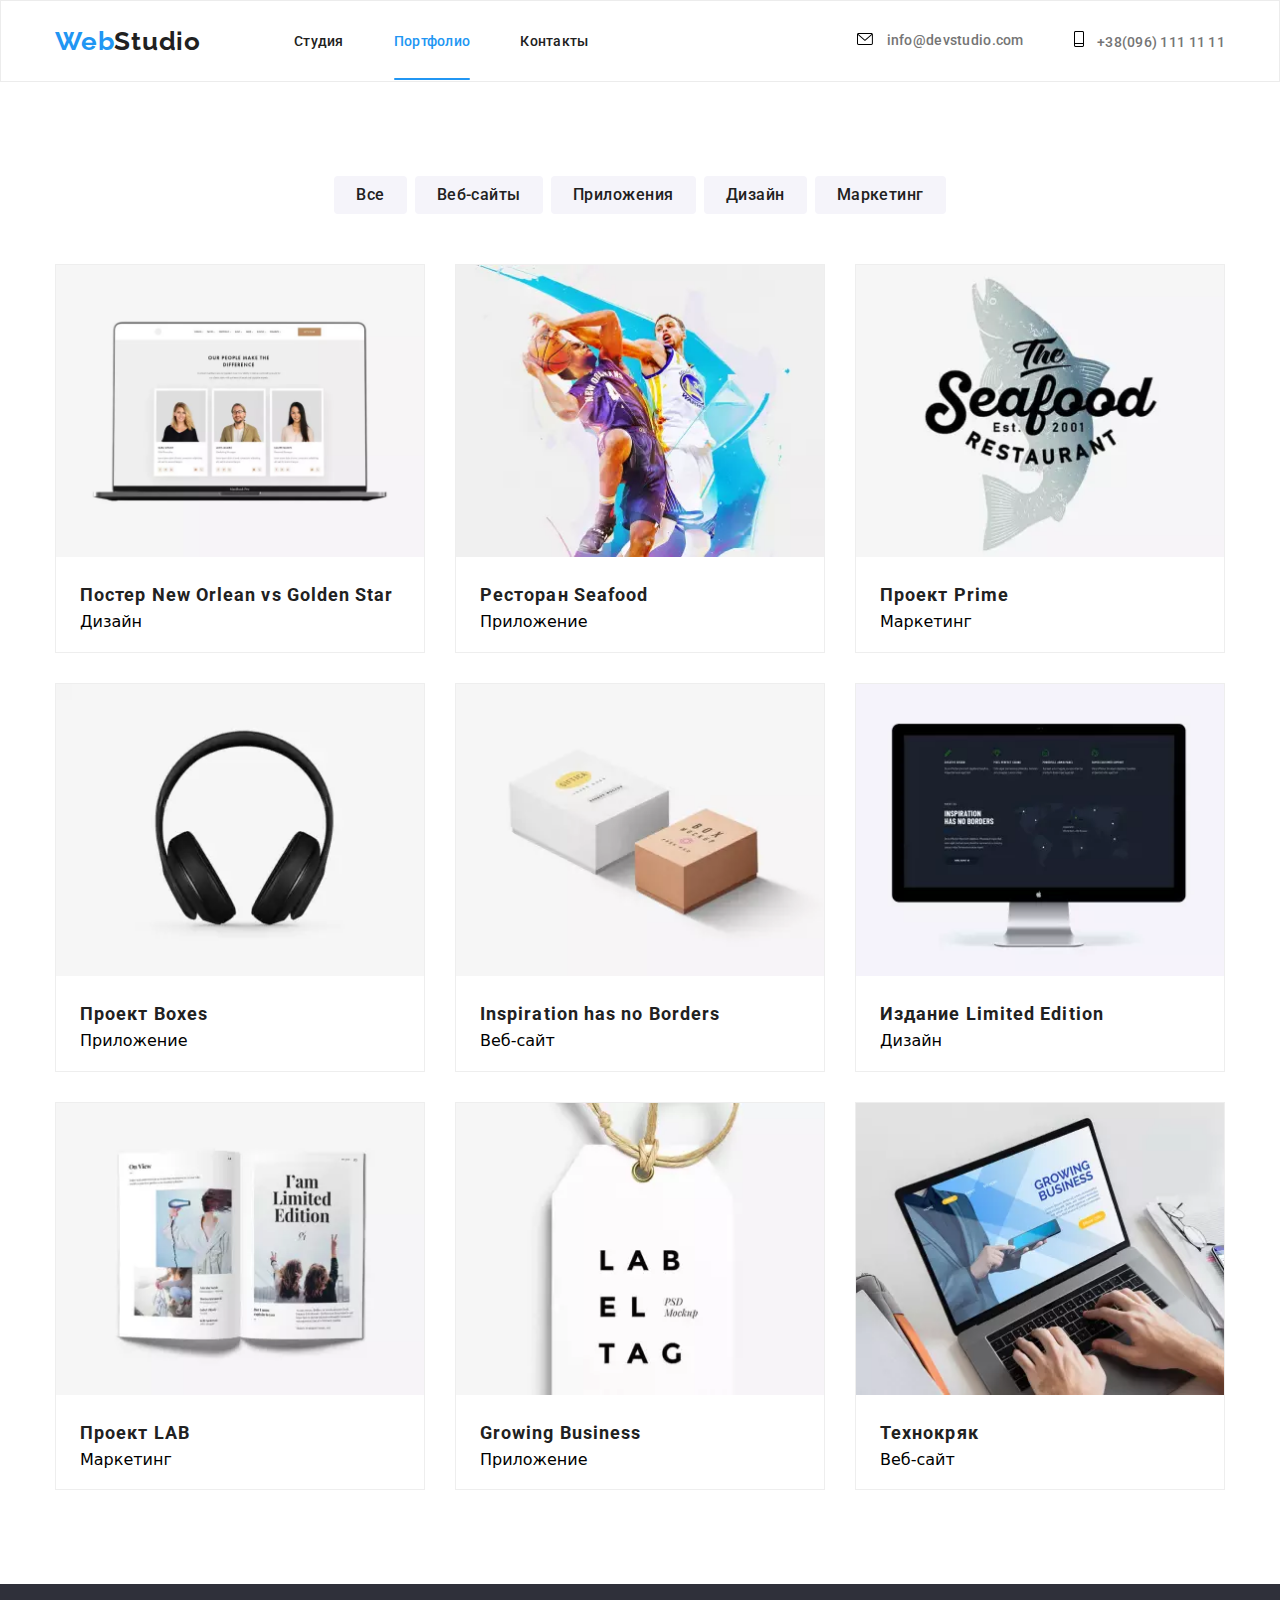
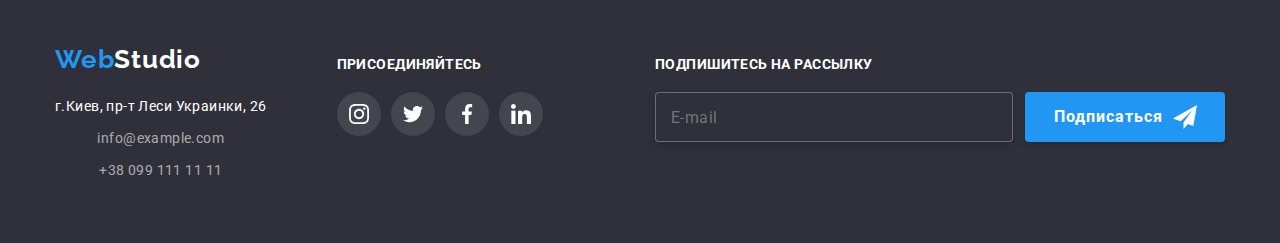
==== commit 0332ec6b: "added picture 2x and fix footer logo position" ====
--- a/portfolio.html
+++ b/portfolio.html
@@ -20,7 +20,7 @@
     <link rel="stylesheet" href="./css/portfolio.min.css" />
   </head>
   <body>
-    <header class="page-header">
+    <header class="portfolio-header">
       <div class="container page-container">
         <nav class="navigation">
           <a href="./index.html" class="logo-link">
@@ -148,11 +148,56 @@
             <li class="portfolio-img-item">
               <article class="portfolio-card">
                 <div class="card-thumb">
-                  <img
-                    src="./images/portfolio/1.jpg"
-                    alt=""
-                    class="portfolio-img"
-                  />
+                  <picture>
+                    <source
+                      srcset="
+                        ./images/portfolio/desktop/webp/img.webp    1x,
+                        ./images/portfolio/desktop/webp/img_2x.webp 2x
+                      "
+                      media="(min-width: 1200px)"
+                      type="image/webp"
+                    />
+                    <source
+                      srcset="
+                        ./images/portfolio/desktop/img.jpg    1x,
+                        ./images/portfolio/desktop/img@2x.jpg 2x
+                      "
+                      media="(min-width: 1200px)"
+                    />
+                    <source
+                      srcset="
+                        ./images/portfolio/tablet/webp/img.webp    1x,
+                        ./images/portfolio/tablet/webp/img_2x.webp 2x
+                      "
+                      media="(min-width: 768px)"
+                    />
+                    <source
+                      srcset="
+                        ./images/portfolio/tablet/img.jpg    1x,
+                        ./images/portfolio/tablet/img@2x.jpg 2x
+                      "
+                      media="(min-width: 768px)"
+                    />
+                    <source
+                      srcset="
+                        ./images/portfolio/webp/1.webp     1x,
+                        ./images/portfolio/webp/1-_2x.webp 2x
+                      "
+                      media="(min-width: 320px)"
+                    />
+                    <source
+                      srcset="
+                        ./images/portfolio/1.jpg     1x,
+                        ./images/portfolio/1-@2x.jpg 2x
+                      "
+                      media="(min-width: 320px)"
+                    />
+                    <img
+                      src="./images/portfolio/1.jpg"
+                      alt=""
+                      class="portfolio-img"
+                    />
+                  </picture>
                   <p class="portofolio-hidden-text">
                     Технокряк это современная площадка распространения
                     коронавируса. Компании используют эту платформу для
@@ -170,11 +215,56 @@
             <li class="portfolio-img-item">
               <article class="portfolio-card">
                 <div class="card-thumb">
-                  <img
-                    src="./images/portfolio/2.jpg"
-                    alt="Технокряк"
-                    class="portfolio-img"
-                  />
+                  <picture>
+                    <source
+                      srcset="
+                        ./images/portfolio/desktop/webp/img-1.webp    1x,
+                        ./images/portfolio/desktop/webp/img_2x-1.webp 2x
+                      "
+                      media="(min-width: 1200px)"
+                      type="image/webp"
+                    />
+                    <source
+                      srcset="
+                        ./images/portfolio/desktop/img-1.jpg    1x,
+                        ./images/portfolio/desktop/img@2x-1.jpg 2x
+                      "
+                      media="(min-width: 1200px)"
+                    />
+                    <source
+                      srcset="
+                        ./images/portfolio/tablet/webp/img-1.webp    1x,
+                        ./images/portfolio/tablet/webp/img_2x-1.webp 2x
+                      "
+                      media="(min-width: 768px)"
+                    />
+                    <source
+                      srcset="
+                        ./images/portfolio/tablet/img-1.jpg  1x,
+                        ./images/portfolio/tablet/img@2x.jpg 2x
+                      "
+                      media="(min-width: 768px)"
+                    />
+                    <source
+                      srcset="
+                        ./images/portfolio/webp/2.webp     1x,
+                        ./images/portfolio/webp/2-_2x.webp 2x
+                      "
+                      media="(min-width: 320px)"
+                    />
+                    <source
+                      srcset="
+                        ./images/portfolio/2.jpg     1x,
+                        ./images/portfolio/2-@2x.jpg 2x
+                      "
+                      media="(min-width: 320px)"
+                    />
+                    <img
+                      src="./images/portfolio/2.jpg"
+                      alt=""
+                      class="portfolio-img"
+                    />
+                  </picture>
                   <p class="portofolio-hidden-text">
                     Технокряк это современная площадка распространения
                     коронавируса. Компании используют эту платформу для
@@ -190,11 +280,56 @@
             <li class="portfolio-img-item">
               <article class="portfolio-card">
                 <div class="card-thumb">
-                  <img
-                    src="./images/portfolio/3.jpg"
-                    alt="Технокряк"
-                    class="portfolio-img"
-                  />
+                  <picture>
+                    <source
+                      srcset="
+                        ./images/portfolio/desktop/webp/img-2.webp    1x,
+                        ./images/portfolio/desktop/webp/img_2x-2.webp 2x
+                      "
+                      media="(min-width: 1200px)"
+                      type="image/webp"
+                    />
+                    <source
+                      srcset="
+                        ./images/portfolio/desktop/img-2.jpg    1x,
+                        ./images/portfolio/desktop/img@2x-2.jpg 2x
+                      "
+                      media="(min-width: 1200px)"
+                    />
+                    <source
+                      srcset="
+                        ./images/portfolio/tablet/webp/img-2.webp    1x,
+                        ./images/portfolio/tablet/webp/img_2x-2.webp 2x
+                      "
+                      media="(min-width: 768px)"
+                    />
+                    <source
+                      srcset="
+                        ./images/portfolio/tablet/img-2.jpg    1x,
+                        ./images/portfolio/tablet/img@2x-2.jpg 2x
+                      "
+                      media="(min-width: 768px)"
+                    />
+                    <source
+                      srcset="
+                        ./images/portfolio/webp/3.webp     1x,
+                        ./images/portfolio/webp/3-_3x.webp 2x
+                      "
+                      media="(min-width: 320px)"
+                    />
+                    <source
+                      srcset="
+                        ./images/portfolio/3.jpg     1x,
+                        ./images/portfolio/3-@2x.jpg 2x
+                      "
+                      media="(min-width: 320px)"
+                    />
+                    <img
+                      src="./images/portfolio/3.jpg"
+                      alt=""
+                      class="portfolio-img"
+                    />
+                  </picture>
                   <p class="portofolio-hidden-text">
                     Технокряк это современная площадка распространения
                     коронавируса. Компании используют эту платформу для
@@ -210,11 +345,56 @@
             <li class="portfolio-img-item">
               <article class="portfolio-card">
                 <div class="card-thumb">
-                  <img
-                    src="./images/portfolio/4.jpg"
-                    alt="Технокряк"
-                    class="portfolio-img"
-                  />
+                  <picture>
+                    <source
+                      srcset="
+                        ./images/portfolio/desktop/webp/img-3.webp    1x,
+                        ./images/portfolio/desktop/webp/img_2x-3.webp 2x
+                      "
+                      media="(min-width: 1200px)"
+                      type="image/webp"
+                    />
+                    <source
+                      srcset="
+                        ./images/portfolio/desktop/img-3.jpg    1x,
+                        ./images/portfolio/desktop/img@2x-3.jpg 2x
+                      "
+                      media="(min-width: 1200px)"
+                    />
+                    <source
+                      srcset="
+                        ./images/portfolio/tablet/webp/img-3.webp    1x,
+                        ./images/portfolio/tablet/webp/img_2x-3.webp 2x
+                      "
+                      media="(min-width: 768px)"
+                    />
+                    <source
+                      srcset="
+                        ./images/portfolio/tablet/img-3.jpg    1x,
+                        ./images/portfolio/tablet/img@2x-3.jpg 2x
+                      "
+                      media="(min-width: 768px)"
+                    />
+                    <source
+                      srcset="
+                        ./images/portfolio/webp/4.webp     1x,
+                        ./images/portfolio/webp/4-_4x.webp 2x
+                      "
+                      media="(min-width: 320px)"
+                    />
+                    <source
+                      srcset="
+                        ./images/portfolio/4.jpg     1x,
+                        ./images/portfolio/4-@2x.jpg 2x
+                      "
+                      media="(min-width: 320px)"
+                    />
+                    <img
+                      src="./images/portfolio/4.jpg"
+                      alt=""
+                      class="portfolio-img"
+                    />
+                  </picture>
                   <p class="portofolio-hidden-text">
                     Технокряк это современная площадка распространения
                     коронавируса. Компании используют эту платформу для
@@ -230,11 +410,56 @@
             <li class="portfolio-img-item">
               <article class="portfolio-card">
                 <div class="card-thumb">
-                  <img
-                    src="./images/portfolio/5.jpg"
-                    alt="Технокряк"
-                    class="portfolio-img"
-                  />
+                  <picture>
+                    <source
+                      srcset="
+                        ./images/portfolio/desktop/webp/img-4.webp    1x,
+                        ./images/portfolio/desktop/webp/img_2x-4.webp 2x
+                      "
+                      media="(min-width: 1200px)"
+                      type="image/webp"
+                    />
+                    <source
+                      srcset="
+                        ./images/portfolio/desktop/img-4.jpg    1x,
+                        ./images/portfolio/desktop/img@2x-4.jpg 2x
+                      "
+                      media="(min-width: 1200px)"
+                    />
+                    <source
+                      srcset="
+                        ./images/portfolio/tablet/webp/img-4.webp    1x,
+                        ./images/portfolio/tablet/webp/img_2x-4.webp 2x
+                      "
+                      media="(min-width: 768px)"
+                    />
+                    <source
+                      srcset="
+                        ./images/portfolio/tablet/img-4.jpg    1x,
+                        ./images/portfolio/tablet/img@2x-4.jpg 2x
+                      "
+                      media="(min-width: 768px)"
+                    />
+                    <source
+                      srcset="
+                        ./images/portfolio/webp/5.webp     1x,
+                        ./images/portfolio/webp/5-_5x.webp 2x
+                      "
+                      media="(min-width: 320px)"
+                    />
+                    <source
+                      srcset="
+                        ./images/portfolio/5.jpg     1x,
+                        ./images/portfolio/5-@2x.jpg 2x
+                      "
+                      media="(min-width: 320px)"
+                    />
+                    <img
+                      src="./images/portfolio/5.jpg"
+                      alt=""
+                      class="portfolio-img"
+                    />
+                  </picture>
                   <p class="portofolio-hidden-text">
                     Технокряк это современная площадка распространения
                     коронавируса. Компании используют эту платформу для
@@ -252,11 +477,56 @@
             <li class="portfolio-img-item">
               <article class="portfolio-card">
                 <div class="card-thumb">
-                  <img
-                    src="./images/portfolio/6.jpg"
-                    alt="Технокряк"
-                    class="portfolio-img"
-                  />
+                  <picture>
+                    <source
+                      srcset="
+                        ./images/portfolio/desktop/webp/img-5.webp    1x,
+                        ./images/portfolio/desktop/webp/img_2x-5.webp 2x
+                      "
+                      media="(min-width: 1200px)"
+                      type="image/webp"
+                    />
+                    <source
+                      srcset="
+                        ./images/portfolio/desktop/img-5.jpg    1x,
+                        ./images/portfolio/desktop/img@2x-5.jpg 2x
+                      "
+                      media="(min-width: 1200px)"
+                    />
+                    <source
+                      srcset="
+                        ./images/portfolio/tablet/webp/img-5.webp    1x,
+                        ./images/portfolio/tablet/webp/img_2x-5.webp 2x
+                      "
+                      media="(min-width: 768px)"
+                    />
+                    <source
+                      srcset="
+                        ./images/portfolio/tablet/img-5.jpg    1x,
+                        ./images/portfolio/tablet/img@2x-5.jpg 2x
+                      "
+                      media="(min-width: 768px)"
+                    />
+                    <source
+                      srcset="
+                        ./images/portfolio/webp/6.webp     1x,
+                        ./images/portfolio/webp/6-_6x.webp 2x
+                      "
+                      media="(min-width: 320px)"
+                    />
+                    <source
+                      srcset="
+                        ./images/portfolio/6.jpg     1x,
+                        ./images/portfolio/6-@2x.jpg 2x
+                      "
+                      media="(min-width: 320px)"
+                    />
+                    <img
+                      src="./images/portfolio/6.jpg"
+                      alt=""
+                      class="portfolio-img"
+                    />
+                  </picture>
                   <p class="portofolio-hidden-text">
                     Технокряк это современная площадка распространения
                     коронавируса. Компании используют эту платформу для
@@ -272,11 +542,56 @@
             <li class="portfolio-img-item">
               <article class="portfolio-card">
                 <div class="card-thumb">
-                  <img
-                    src="./images/portfolio/7.jpg"
-                    alt="Технокряк"
-                    class="portfolio-img"
-                  />
+                  <picture>
+                    <source
+                      srcset="
+                        ./images/portfolio/desktop/webp/img-6.webp    1x,
+                        ./images/portfolio/desktop/webp/img_2x-6.webp 2x
+                      "
+                      media="(min-width: 1200px)"
+                      type="image/webp"
+                    />
+                    <source
+                      srcset="
+                        ./images/portfolio/desktop/img-6.jpg    1x,
+                        ./images/portfolio/desktop/img@2x-6.jpg 2x
+                      "
+                      media="(min-width: 1200px)"
+                    />
+                    <source
+                      srcset="
+                        ./images/portfolio/tablet/webp/img-6.webp    1x,
+                        ./images/portfolio/tablet/webp/img_2x-6.webp 2x
+                      "
+                      media="(min-width: 768px)"
+                    />
+                    <source
+                      srcset="
+                        ./images/portfolio/tablet/img-6.jpg    1x,
+                        ./images/portfolio/tablet/img@2x-6.jpg 2x
+                      "
+                      media="(min-width: 768px)"
+                    />
+                    <source
+                      srcset="
+                        ./images/portfolio/webp/7.webp     1x,
+                        ./images/portfolio/webp/7-_7x.webp 2x
+                      "
+                      media="(min-width: 320px)"
+                    />
+                    <source
+                      srcset="
+                        ./images/portfolio/7.jpg     1x,
+                        ./images/portfolio/7-@2x.jpg 2x
+                      "
+                      media="(min-width: 320px)"
+                    />
+                    <img
+                      src="./images/portfolio/7.jpg"
+                      alt=""
+                      class="portfolio-img"
+                    />
+                  </picture>
                   <p class="portofolio-hidden-text">
                     Технокряк это современная площадка распространения
                     коронавируса. Компании используют эту платформу для
@@ -292,11 +607,56 @@
             <li class="portfolio-img-item">
               <article class="portfolio-card">
                 <div class="card-thumb">
-                  <img
-                    src="./images/portfolio/8.jpg"
-                    alt="Технокряк"
-                    class="portfolio-img"
-                  />
+                  <picture>
+                    <source
+                      srcset="
+                        ./images/portfolio/desktop/webp/img-7.webp    1x,
+                        ./images/portfolio/desktop/webp/img_2x-7.webp 2x
+                      "
+                      media="(min-width: 1200px)"
+                      type="image/webp"
+                    />
+                    <source
+                      srcset="
+                        ./images/portfolio/desktop/img-7.jpg    1x,
+                        ./images/portfolio/desktop/img@2x-7.jpg 2x
+                      "
+                      media="(min-width: 1200px)"
+                    />
+                    <source
+                      srcset="
+                        ./images/portfolio/tablet/webp/img-7.webp    1x,
+                        ./images/portfolio/tablet/webp/img_2x-7.webp 2x
+                      "
+                      media="(min-width: 768px)"
+                    />
+                    <source
+                      srcset="
+                        ./images/portfolio/tablet/img-7.jpg    1x,
+                        ./images/portfolio/tablet/img@2x-7.jpg 2x
+                      "
+                      media="(min-width: 768px)"
+                    />
+                    <source
+                      srcset="
+                        ./images/portfolio/webp/8.webp     1x,
+                        ./images/portfolio/webp/8-_8x.webp 2x
+                      "
+                      media="(min-width: 320px)"
+                    />
+                    <source
+                      srcset="
+                        ./images/portfolio/8.jpg     1x,
+                        ./images/portfolio/8-@2x.jpg 2x
+                      "
+                      media="(min-width: 320px)"
+                    />
+                    <img
+                      src="./images/portfolio/8.jpg"
+                      alt=""
+                      class="portfolio-img"
+                    />
+                  </picture>
                   <p class="portofolio-hidden-text">
                     Технокряк это современная площадка распространения
                     коронавируса. Компании используют эту платформу для
@@ -312,11 +672,56 @@
             <li class="portfolio-img-item">
               <article class="portfolio-card">
                 <div class="card-thumb">
-                  <img
-                    src="./images/portfolio/9.jpg"
-                    alt="Технокряк"
-                    class="portfolio-img"
-                  />
+                  <picture>
+                    <source
+                      srcset="
+                        ./images/portfolio/desktop/webp/img-8.webp    1x,
+                        ./images/portfolio/desktop/webp/img_2x-8.webp 2x
+                      "
+                      media="(min-width: 1200px)"
+                      type="image/webp"
+                    />
+                    <source
+                      srcset="
+                        ./images/portfolio/desktop/img-8.jpg    1x,
+                        ./images/portfolio/desktop/img@2x-8.jpg 2x
+                      "
+                      media="(min-width: 1200px)"
+                    />
+                    <source
+                      srcset="
+                        ./images/portfolio/tablet/webp/img-8.webp    1x,
+                        ./images/portfolio/tablet/webp/img_2x-8.webp 2x
+                      "
+                      media="(min-width: 768px)"
+                    />
+                    <source
+                      srcset="
+                        ./images/portfolio/tablet/img-8.jpg    1x,
+                        ./images/portfolio/tablet/img@2x-8.jpg 2x
+                      "
+                      media="(min-width: 768px)"
+                    />
+                    <source
+                      srcset="
+                        ./images/portfolio/webp/9.webp     1x,
+                        ./images/portfolio/webp/9-_9x.webp 2x
+                      "
+                      media="(min-width: 320px)"
+                    />
+                    <source
+                      srcset="
+                        ./images/portfolio/9.jpg     1x,
+                        ./images/portfolio/9-@2x.jpg 2x
+                      "
+                      media="(min-width: 320px)"
+                    />
+                    <img
+                      src="./images/portfolio/9.jpg"
+                      alt=""
+                      class="portfolio-img"
+                    />
+                  </picture>
                   <p class="portofolio-hidden-text">
                     Технокряк это современная площадка распространения
                     коронавируса. Компании используют эту платформу для
--- a/css/portfolio.min.css
+++ b/css/portfolio.min.css
@@ -1,2 +1,2 @@
-a{text-decoration:none;color:#212121}h1,h2,h3,h4,h5,h6,body,ul,li,p{padding:0;margin:0;list-style:none;border:none}img{display:block;max-width:100%;height:auto}.container{padding-left:15px;padding-right:15px;margin:0 auto}@media screen and (min-width: 320px) and (max-width: 767px){.container{width:100%;max-width:480px}}@media screen and (min-width: 768px) and (max-width: 1199px){.container{width:100%;max-width:768px}}@media screen and (min-width: 1200px){.container{width:100%;max-width:1200px}}.logo-blue{font-family:"Raleway";font-style:normal;font-weight:bold;letter-spacing:0.03em;color:#2196f3;text-align:center}@media screen and (min-width: 320px) and (max-width: 1199px){.logo-blue{font-size:24px;line-height:1.166}}@media screen and (min-width: 1200px){.logo-blue{font-size:26px;line-height:1.192}}.logo-black{font-family:"Raleway";font-style:normal;font-weight:700;letter-spacing:0.03em;color:#212121}@media screen and (min-width: 320px) and (max-width: 1199px){.logo-black{font-size:24px;line-height:1.166}}@media screen and (min-width: 1200px){.logo-black{font-size:26px;line-height:1.192}}.logo-white{font-family:"Raleway";font-style:normal;font-weight:bold;letter-spacing:0.03em;color:#fff}@media screen and (min-width: 320px) and (max-width: 1199px){.logo-white{font-size:24px;line-height:1.166}}@media screen and (min-width: 1200px){.logo-white{font-size:26px;line-height:1.192}}.page-header{position:relative}@media screen and (min-width: 320px) and (max-width: 767px){.page-header{z-index:100}}@media screen and (min-width: 768px){.navigation{display:flex;align-items:center}}.navigation-list{display:flex}@media screen and (min-width: 320px) and (max-width: 767px){.navigation-list{display:none}}@media screen and (min-width: 768px) and (max-width: 1199px){.navigation-list{margin-left:88px}}@media screen and (min-width: 1200px){.navigation-list{margin-left:93px}}.navigation-item{position:relative}.navigation-link{font-family:"Roboto";font-style:normal;font-weight:500;font-size:14px;line-height:1.142;letter-spacing:0.02em;display:block}@media screen and (min-width: 768px){.navigation-item:not(:last-child){margin-right:50px}}.navigation-link:hover::after,.navigation-link:focus:after{transform:scaleX(1)}.navigation-link:hover,.navigation-link:focus{color:#2196f3}.navigation-link::after{display:inline-block;content:"";width:100%;height:2px;background:#2196f3;border-radius:2px;position:absolute;top:45px;left:0;transform:scaleX(0);transition:250ms cubic-bezier(0.4, 0, 0.2, 1)}@media screen and (min-width: 320px) and (max-width: 767px){.navigation__mobile-btn{width:40px;height:40px;background-color:#fff;border:none;outline:none}}@media screen and (min-width: 768px){.navigation__mobile-btn{display:none}}.page-container{display:flex;align-items:center;justify-content:space-between}@media screen and (min-width: 320px) and (max-width: 767px){.page-container{height:60px;border-bottom:1px solid #ececec}}@media screen and (min-width: 768px) and (max-width: 1199px){.page-container{height:80px;max-width:768px}}@media screen and (min-width: 1200px){.page-container{height:80px;max-width:1200px}}.action-window{color:#2196f3}.action-window::before{display:inline-block;position:absolute;content:"";width:100%;height:2px;background:#2196f3;border-radius:2px;top:45px;left:0;transform:scaleX(1);transition:250ms cubic-bezier(0.4, 0, 0.2, 1)}.navigation__mobile-btn .icon-menu{display:none}.navigation__mobile-btn.is-open .icon-close{display:none}.navigation__mobile-btn.is-open .icon-menu{display:block}.mobile-menu-container{display:none;position:absolute;top:100%;left:0;width:100%;height:453px;background-color:#fff;text-align:center;padding:60px 0;box-shadow:0px 4px 8px rgba(0,0,0,0.04),0px 2px 4px rgba(0,0,0,0.08),0px 1px 3px rgba(0,0,0,0.16)}.mobile-menu-container.is-open{display:block}.mobile-menu-container-item{position:relative}.mobile-menu-container-link{font-family:"Roboto";font-style:normal;font-weight:500;font-size:18px;line-height:1.166;letter-spacing:0.02em;display:block;padding:10px}.mobile-menu-container-item:not(:last-child){margin-bottom:30px}.mobile-menu-container-link:hover::after,.mobile-menu-container-link:focus:after{transform:scaleX(0.2)}.mobile-menu-container-link:hover,.mobile-menu-container-link:focus{color:#2196f3}.mobile-menu-container-link::after{display:inline-block;content:"";width:100%;height:2px;background:#2196f3;border-radius:2px;position:absolute;left:0;bottom:0;transform:scaleX(0);transition:250ms cubic-bezier(0.4, 0, 0.2, 1)}.mobile-menu-container-link-action{color:#2196f3}.mobile-menu-container-link-action::before{display:inline-block;position:absolute;content:"";width:100%;height:2px;background:#2196f3;border-radius:2px;left:0;bottom:0;transform:scaleX(0.2);transition:250ms cubic-bezier(0.4, 0, 0.2, 1)}@media screen and (min-width: 320px) and (max-width: 767px){.contacts{display:none}}@media screen and (min-width: 1200px){.contacts{display:flex}}.contacts-link{font-family:"Roboto";font-style:normal;font-weight:500;font-size:14px;line-height:1.142;letter-spacing:0.02em;color:#757575;transition:250ms cubic-bezier(0.4, 0, 0.2, 1)}@media screen and (min-width: 1200px){.contacts-email-margin{margin-right:50px}}.contacts-link:hover{color:#2196f3}.contacts-link:hover .contacts-phone-svg{fill:#2196f3}.contacts-link:hover .contacts-email-svg{fill:#2196f3}@media screen and (max-width: 767px){.contacts-email-svg{display:none}}@media screen and (min-width: 768px) and (max-width: 1199px){.contacts-email-svg{width:14px;height:10px}}@media screen and (min-width: 1200px){.contacts-email-svg{width:16px;height:12px;margin-right:10px;transition:250ms cubic-bezier(0.4, 0, 0.2, 1)}}@media screen and (min-width: 768px) and (max-width: 1199px){.contacts-phone-svg{width:10px;height:14px}}@media screen and (min-width: 1200px){.contacts-phone-svg{width:10px;height:16px;margin-right:10px;transition:250ms cubic-bezier(0.4, 0, 0.2, 1)}}.mobile-contacts{margin-top:60px}.mobile-contacts-link{font-family:"Roboto";font-style:normal;font-weight:500;font-size:18px;line-height:1.166;letter-spacing:0.02em;color:#757575;transition:250ms cubic-bezier(0.4, 0, 0.2, 1)}.mobile-contacts-link:hover{color:#2196f3}.mobile-contacts-link:hover .mobile-contacts-link-svg{fill:#2196f3}.mobile-contacts-item:not(:last-child){margin-bottom:16px}.footer{background-color:#2f303a;padding-bottom:60px;padding-top:60px}@media screen and (min-width: 320px) and (max-width: 767px){.footer-container{display:flex;flex-direction:column;align-items:center}}@media screen and (min-width: 1200px){.footer-container{display:flex;justify-content:space-between}}.footer-logo-container{display:flex;flex-direction:column;align-items:center;margin-bottom:20px}.footer-list{display:flex;flex-direction:column;align-items:center}.footer-link{font-family:"Roboto";font-style:normal;font-weight:normal;font-size:14px;line-height:1.714;letter-spacing:0.03em;color:rgba(255,255,255,0.6)}.footer-item:not(:last-child){margin-bottom:8px}.footer-adress{font-family:"Roboto";font-style:normal;font-weight:normal;font-size:14px;line-height:1.714;letter-spacing:0.03em;color:#fff}@media screen and (min-width: 768px) and (max-width: 1199px){.footer-tablet-container{display:flex}}@media screen and (min-width: 1200px){.footer-tablet-container{display:flex}}@media screen and (min-width: 768px) and (max-width: 1199px){.footer-contacts-container{margin-left:61px}}@media screen and (min-width: 320px) and (max-width: 767px){.footer-social{margin-top:60px}}@media screen and (min-width: 768px) and (max-width: 1199px){.footer-social{margin-top:5px;margin-left:165px}}@media screen and (min-width: 1200px){.footer-social{padding-left:70px;padding-top:12px}}.footer-social-title{font-family:"Roboto";font-style:normal;font-weight:bold;font-size:14px;line-height:16px;letter-spacing:0.03em;text-transform:uppercase;color:#fff;display:flex;flex-direction:column;align-items:center;margin-bottom:20px}.footer-social-list{display:flex}.footer-social-item{height:44px;width:44px;background-color:rgba(255,255,255,0.1);background-repeat:no-repeat;border-radius:50%;background-position:center;cursor:pointer;transition:250ms cubic-bezier(0.4, 0, 0.2, 1)}.footer-social-item:hover{background-color:#2196f3}.footer-social-item:not(:last-child){margin-right:10px}.footer-social-instagram{background-image:url("../images/icons/footer-1.svg")}.footer-social-twitter{background-image:url("../images/icons/footer-2.svg")}.footer-social-facebook{background-image:url("../images/icons/footer-3.svg")}.footer-social-linkedin{background-image:url("../images/icons/footer-4.svg")}@media screen and (min-width: 320px) and (max-width: 767px){.footer-mail{margin-top:60px;width:100%}}@media screen and (min-width: 768px) and (max-width: 1199px){.footer-mail{margin:60px auto 0;width:450px}}@media screen and (min-width: 1200px){.footer-mail{padding-left:93px;padding-top:12px}}@media screen and (min-width: 1200px){.footer-mail-container{display:flex;align-items:center}}.footer-mail-input{font-family:"Roboto";font-style:normal;font-weight:normal;font-size:16px;line-height:20px;display:flex;align-items:center;justify-content:center;letter-spacing:0.03em;color:rgba(255,255,255,0.6);border:1px solid rgba(255,255,255,0.3);box-sizing:border-box;filter:drop-shadow(0px 4px 4px rgba(0,0,0,0.15));border-radius:4px;width:100%;height:50px;padding:16px 15px;background:#2f303a}@media screen and (min-width: 320px) and (max-width: 1199px){.footer-mail-input{margin-top:20px}}@media screen and (min-width: 1200px){.footer-mail-input{width:358px}}.footer-mail-btn{font-family:"Roboto";font-style:normal;font-weight:bold;font-size:16px;line-height:1.875;letter-spacing:0.06em;width:200px;color:#fff;background:#2196f3;box-shadow:0px 4px 4px rgba(0,0,0,0.15);border-radius:4px;padding:10px 62px 10px 29px;display:block;border:none;background-image:url("../images/plane.png");background-repeat:no-repeat;background-position:center right 28px;cursor:pointer}@media screen and (min-width: 1200px){.footer-mail-btn{margin-left:12px}}@media screen and (min-width: 320px) and (max-width: 1199px){.footer-mail-btn{margin:20px auto 0}}.portfolio{padding-top:60px;padding-bottom:60px}.portfolio-btn-list{display:flex;flex-wrap:wrap}.portfolio-btn-item:not(:last-child){margin-right:8px}.portfolio-btn-item:not(:nth-last-child(-n+2)){margin-bottom:15px}.portfolio-btn{font-family:"Roboto";font-style:normal;font-weight:500;font-size:16px;line-height:1.625;text-align:center;letter-spacing:0.03em;color:#212121;background:#f5f4fa;border-radius:4px;margin:0 auto;border:none;padding:6px 22px;transition:250ms cubic-bezier(0.4, 0, 0.2, 1)}.portfolio-btn:hover,.portfolio-btn:focus{background:#2196f3;color:#fff;box-shadow:0px 3px 1px rgba(0,0,0,0.1),0px 1px 2px rgba(0,0,0,0.08),0px 2px 2px rgba(0,0,0,0.12);border-radius:4px}.portfolio-img-list{display:flex;flex-wrap:wrap;margin-top:20px}.portfolio-img-item{border:1px solid #eeeeee;background-color:#fff}.portfolio:before .portfolio-link::before{opacity:1}.portfolio-img-container{padding:20px 24px 20px 24px}.portfolio-img-title{font-family:"Roboto";font-weight:bold;font-size:18px;line-height:2;letter-spacing:0.06em;color:#212121}.portfolio-img-item{border:1px solid #eeeeee;background-color:#fff}.portfolio-img-item:before .portfolio-link::before{opacity:1}.portfolio-img-item:not(:last-child){margin-bottom:30px}.portfolio-img-item:hover{box-shadow:0px 1px 1px rgba(0,0,0,0.12),0px 4px 4px rgba(0,0,0,0.06),1px 4px 6px rgba(0,0,0,0.16)}.portfolio-card:hover .card-thumb::before{opacity:1;cursor:pointer;transform:translateY(0)}.portfolio-card:hover .portofolio-hidden-text{opacity:1;cursor:pointer;transform:translateY(0)}.portfolio .card-thumb{position:relative;overflow:hidden}.portfolio .card-thumb::before{display:inline-block;content:"";position:absolute;top:0;left:0;width:100%;height:100%;background-color:rgba(33,150,243,0.9);opacity:0;transform:translateY(100%);transition:250ms cubic-bezier(0.4, 0, 0.2, 1)}.portfolio .portofolio-hidden-text{font-family:"Roboto";font-style:normal;font-weight:normal;font-size:18px;line-height:1.555;letter-spacing:0.03em;width:auto;position:absolute;left:24px;right:24px;top:77px;color:#ffffff;opacity:0;transform:translateY(150%);transition:250ms cubic-bezier(0.4, 0, 0.2, 1)}@media screen and (min-width: 320px) and (max-width: 425px){.portfolio .portofolio-hidden-text{top:24px}}
+a{text-decoration:none;color:#212121}h1,h2,h3,h4,h5,h6,body,ul,li,p{padding:0;margin:0;list-style:none;border:none}img{display:block;max-width:100%;height:auto}.container{padding-left:15px;padding-right:15px;margin:0 auto}@media screen and (min-width: 320px) and (max-width: 767px){.container{width:100%;max-width:480px}}@media screen and (min-width: 768px) and (max-width: 1199px){.container{width:100%;max-width:768px}}@media screen and (min-width: 1200px){.container{width:100%;max-width:1200px}}.logo-blue{font-family:"Raleway";font-style:normal;font-weight:bold;letter-spacing:0.03em;color:#2196f3;text-align:center}@media screen and (min-width: 320px) and (max-width: 1199px){.logo-blue{font-size:24px;line-height:1.166}}@media screen and (min-width: 1200px){.logo-blue{font-size:26px;line-height:1.192}}.logo-black{font-family:"Raleway";font-style:normal;font-weight:700;letter-spacing:0.03em;color:#212121}@media screen and (min-width: 320px) and (max-width: 1199px){.logo-black{font-size:24px;line-height:1.166}}@media screen and (min-width: 1200px){.logo-black{font-size:26px;line-height:1.192}}.logo-white{font-family:"Raleway";font-style:normal;font-weight:bold;letter-spacing:0.03em;color:#fff}@media screen and (min-width: 320px) and (max-width: 1199px){.logo-white{font-size:24px;line-height:1.166}}@media screen and (min-width: 1200px){.logo-white{font-size:26px;line-height:1.192}}.page-header{position:relative}@media screen and (min-width: 768px){.navigation{display:flex;align-items:center}}.navigation-list{display:flex}@media screen and (min-width: 320px) and (max-width: 767px){.navigation-list{display:none}}@media screen and (min-width: 768px) and (max-width: 1199px){.navigation-list{margin-left:88px}}@media screen and (min-width: 1200px){.navigation-list{margin-left:93px}}.navigation-item{position:relative}.navigation-link{font-family:"Roboto";font-style:normal;font-weight:500;font-size:14px;line-height:1.142;letter-spacing:0.02em;display:block}@media screen and (min-width: 768px){.navigation-item:not(:last-child){margin-right:50px}}.navigation-link:hover::after,.navigation-link:focus:after{transform:scaleX(1)}.navigation-link:hover,.navigation-link:focus{color:#2196f3}.navigation-link::after{display:inline-block;content:"";width:100%;height:2px;background:#2196f3;border-radius:2px;position:absolute;top:45px;left:0;transform:scaleX(0);transition:250ms cubic-bezier(0.4, 0, 0.2, 1)}@media screen and (min-width: 320px) and (max-width: 767px){.navigation__mobile-btn{width:40px;height:40px;background-color:#fff;border:none;outline:none}}@media screen and (min-width: 768px){.navigation__mobile-btn{display:none}}.page-container{display:flex;align-items:center;justify-content:space-between}@media screen and (min-width: 320px) and (max-width: 767px){.page-container{height:60px}}@media screen and (min-width: 768px) and (max-width: 1199px){.page-container{height:80px;max-width:768px}}@media screen and (min-width: 1200px){.page-container{height:80px;max-width:1200px}}.action-window{color:#2196f3}.action-window::before{display:inline-block;position:absolute;content:"";width:100%;height:2px;background:#2196f3;border-radius:2px;top:45px;left:0;transform:scaleX(1);transition:250ms cubic-bezier(0.4, 0, 0.2, 1)}.navigation__mobile-btn .icon-menu{display:none}.navigation__mobile-btn.is-open .icon-close{display:none}.navigation__mobile-btn.is-open .icon-menu{display:block}.mobile-menu-container{display:none;position:absolute;top:100%;left:0;width:100%;height:453px;background-color:#fff;text-align:center;padding:60px 0;box-shadow:0px 4px 8px rgba(0,0,0,0.04),0px 2px 4px rgba(0,0,0,0.08),0px 1px 3px rgba(0,0,0,0.16)}.mobile-menu-container.is-open{display:block}.mobile-menu-container-item{position:relative}.mobile-menu-container-link{font-family:"Roboto";font-style:normal;font-weight:500;font-size:18px;line-height:1.166;letter-spacing:0.02em;display:block;padding:10px}.mobile-menu-container-item:not(:last-child){margin-bottom:30px}.mobile-menu-container-link:hover::after,.mobile-menu-container-link:focus:after{transform:scaleX(0.2)}.mobile-menu-container-link:hover,.mobile-menu-container-link:focus{color:#2196f3}.mobile-menu-container-link::after{display:inline-block;content:"";width:100%;height:2px;background:#2196f3;border-radius:2px;position:absolute;left:0;bottom:0;transform:scaleX(0);transition:250ms cubic-bezier(0.4, 0, 0.2, 1)}.mobile-menu-container-link-action{color:#2196f3}.mobile-menu-container-link-action::before{display:inline-block;position:absolute;content:"";width:100%;height:2px;background:#2196f3;border-radius:2px;left:0;bottom:0;transform:scaleX(0.2);transition:250ms cubic-bezier(0.4, 0, 0.2, 1)}@media screen and (min-width: 320px) and (max-width: 767px){.contacts{display:none}}@media screen and (min-width: 1200px){.contacts{display:flex}}.contacts-link{font-family:"Roboto";font-style:normal;font-weight:500;font-size:14px;line-height:1.142;letter-spacing:0.02em;color:#757575;transition:250ms cubic-bezier(0.4, 0, 0.2, 1)}@media screen and (min-width: 1200px){.contacts-email-margin{margin-right:50px}}.contacts-link:hover{color:#2196f3}.contacts-link:hover .contacts-phone-svg{fill:#2196f3}.contacts-link:hover .contacts-email-svg{fill:#2196f3}@media screen and (max-width: 767px){.contacts-email-svg{display:none}}@media screen and (min-width: 768px) and (max-width: 1199px){.contacts-email-svg{width:14px;height:10px}}@media screen and (min-width: 1200px){.contacts-email-svg{width:16px;height:12px;margin-right:10px;transition:250ms cubic-bezier(0.4, 0, 0.2, 1)}}@media screen and (min-width: 768px) and (max-width: 1199px){.contacts-phone-svg{width:10px;height:14px}}@media screen and (min-width: 1200px){.contacts-phone-svg{width:10px;height:16px;margin-right:10px;transition:250ms cubic-bezier(0.4, 0, 0.2, 1)}}.mobile-contacts{margin-top:60px}.mobile-contacts-link{font-family:"Roboto";font-style:normal;font-weight:500;font-size:18px;line-height:1.166;letter-spacing:0.02em;color:#757575;transition:250ms cubic-bezier(0.4, 0, 0.2, 1)}.mobile-contacts-link:hover{color:#2196f3}.mobile-contacts-link:hover .mobile-contacts-link-svg{fill:#2196f3}.mobile-contacts-item:not(:last-child){margin-bottom:16px}.footer{background-color:#2f303a;padding-bottom:60px;padding-top:60px}@media screen and (min-width: 320px) and (max-width: 767px){.footer-container{display:flex;flex-direction:column;align-items:center}}@media screen and (min-width: 1200px){.footer-container{display:flex;justify-content:space-between}}.footer-logo-container{display:flex;flex-direction:column;align-items:flex-start;margin-bottom:20px}@media screen and (min-width: 320px) and (max-width: 1199px){.footer-logo-container{align-items:center}}.footer-list{display:flex;flex-direction:column;align-items:center}.footer-link{font-family:"Roboto";font-style:normal;font-weight:normal;font-size:14px;line-height:1.714;letter-spacing:0.03em;color:rgba(255,255,255,0.6)}.footer-item:not(:last-child){margin-bottom:8px}.footer-adress{font-family:"Roboto";font-style:normal;font-weight:normal;font-size:14px;line-height:1.714;letter-spacing:0.03em;color:#fff}@media screen and (min-width: 768px) and (max-width: 1199px){.footer-tablet-container{display:flex}}@media screen and (min-width: 1200px){.footer-tablet-container{display:flex}}@media screen and (min-width: 768px) and (max-width: 1199px){.footer-contacts-container{margin-left:61px}}@media screen and (min-width: 320px) and (max-width: 767px){.footer-social{margin-top:60px}}@media screen and (min-width: 768px) and (max-width: 1199px){.footer-social{margin-top:5px;margin-left:165px}}@media screen and (min-width: 1200px){.footer-social{padding-left:70px;padding-top:12px}}.footer-social-title{font-family:"Roboto";font-style:normal;font-weight:bold;font-size:14px;line-height:16px;letter-spacing:0.03em;text-transform:uppercase;color:#fff;display:flex;flex-direction:row;margin-bottom:20px}@media screen and (min-width: 320px) and (max-width: 1199px){.footer-social-title{align-items:center;flex-direction:column}}.footer-social-list{display:flex}.footer-social-item{height:44px;width:44px;background-color:rgba(255,255,255,0.1);background-repeat:no-repeat;border-radius:50%;background-position:center;cursor:pointer;transition:250ms cubic-bezier(0.4, 0, 0.2, 1)}.footer-social-item:hover{background-color:#2196f3}.footer-social-item:not(:last-child){margin-right:10px}.footer-social-instagram{background-image:url("../images/icons/footer-1.svg")}.footer-social-twitter{background-image:url("../images/icons/footer-2.svg")}.footer-social-facebook{background-image:url("../images/icons/footer-3.svg")}.footer-social-linkedin{background-image:url("../images/icons/footer-4.svg")}@media screen and (min-width: 320px) and (max-width: 767px){.footer-mail{margin-top:60px;width:100%}}@media screen and (min-width: 768px) and (max-width: 1199px){.footer-mail{margin:60px auto 0;width:450px}}@media screen and (min-width: 1200px){.footer-mail{padding-left:93px;padding-top:12px}}@media screen and (min-width: 1200px){.footer-mail-container{display:flex}}.footer-mail-input{font-family:"Roboto";font-style:normal;font-weight:normal;font-size:16px;line-height:20px;display:flex;align-items:center;justify-content:center;letter-spacing:0.03em;color:rgba(255,255,255,0.6);border:1px solid rgba(255,255,255,0.3);box-sizing:border-box;filter:drop-shadow(0px 4px 4px rgba(0,0,0,0.15));border-radius:4px;width:100%;height:50px;padding:16px 15px;background:#2f303a}@media screen and (min-width: 320px) and (max-width: 1199px){.footer-mail-input{margin-top:20px}}@media screen and (min-width: 1200px){.footer-mail-input{width:358px}}.footer-mail-btn{font-family:"Roboto";font-style:normal;font-weight:bold;font-size:16px;line-height:1.875;letter-spacing:0.06em;width:200px;color:#fff;background:#2196f3;box-shadow:0px 4px 4px rgba(0,0,0,0.15);border-radius:4px;padding:10px 62px 10px 29px;display:block;border:none;background-image:url("../images/plane.png");background-repeat:no-repeat;background-position:center right 28px;cursor:pointer}@media screen and (min-width: 1200px){.footer-mail-btn{margin-left:12px}}@media screen and (min-width: 320px) and (max-width: 1199px){.footer-mail-btn{margin:20px auto 0}}.portfolio-header{position:relative;border:1px solid #ececec;z-index:1}@media screen and (min-width: 320px) and (max-width: 1199px){.portfolio{padding-top:60px;padding-bottom:60px}}@media screen and (min-width: 1200px){.portfolio{padding-top:94px;padding-bottom:94px}}.portfolio-btn-list{display:flex}@media screen and (min-width: 320px) and (max-width: 767px){.portfolio-btn-list{flex-wrap:wrap}}@media screen and (min-width: 768px){.portfolio-btn-list{justify-content:center}}.portfolio-btn-item:not(:last-child){margin-right:8px}@media screen and (min-width: 320px) and (max-width: 767px){.portfolio-btn-item:not(:nth-last-child(-n+2)){margin-bottom:15px}}.portfolio-btn{font-family:"Roboto";font-style:normal;font-weight:500;font-size:16px;line-height:1.625;text-align:center;letter-spacing:0.03em;color:#212121;background:#f5f4fa;border-radius:4px;margin:0 auto;border:none;padding:6px 22px;transition:250ms cubic-bezier(0.4, 0, 0.2, 1)}.portfolio-btn:hover,.portfolio-btn:focus{background:#2196f3;color:#fff;box-shadow:0px 3px 1px rgba(0,0,0,0.1),0px 1px 2px rgba(0,0,0,0.08),0px 2px 2px rgba(0,0,0,0.12);border-radius:4px}.portfolio-img-list{display:flex;flex-wrap:wrap}@media screen and (min-width: 320px) and (max-width: 1199px){.portfolio-img-list{margin-top:20px}}@media screen and (min-width: 1200px){.portfolio-img-list{margin-top:50px}}.portfolio-img-item{border:1px solid #eeeeee;background-color:#fff}@media screen and (min-width: 768px) and (max-width: 1199px){.portfolio-img-item{width:354px}}@media screen and (min-width: 1200px){.portfolio-img-item{width:370px}}.portfolio:before .portfolio-link::before{opacity:1}.portfolio-img-container{padding:20px 24px 20px 24px}.portfolio-img-title{font-family:"Roboto";font-weight:bold;font-size:18px;line-height:2;letter-spacing:0.06em;color:#212121}.portfolio-img-item{border:1px solid #eeeeee;background-color:#fff}.portfolio-img-item:before .portfolio-link::before{opacity:1}@media screen and (min-width: 320px) and (max-width: 1199px){.portfolio-img-item:not(:last-child){margin-bottom:30px}}@media screen and (min-width: 768px) and (max-width: 1199px){.portfolio-img-item:nth-child(even){margin-left:30px}}@media screen and (min-width: 1200px){.portfolio-img-item:nth-child(3n+2){margin-left:30px;margin-right:30px}.portfolio-img-item:not(:nth-last-child(-n+3)){margin-bottom:30px}}.portfolio-img-item:hover{box-shadow:0px 1px 1px rgba(0,0,0,0.12),0px 4px 4px rgba(0,0,0,0.06),1px 4px 6px rgba(0,0,0,0.16)}.portfolio-card:hover .card-thumb::before{opacity:1;cursor:pointer;transform:translateY(0)}.portfolio-card:hover .portofolio-hidden-text{opacity:1;cursor:pointer;transform:translateY(0)}.portfolio .card-thumb{position:relative;overflow:hidden}@media screen and (min-width: 320px) and (max-width: 767px){.portfolio .card-thumb{z-index:0}}.portfolio .card-thumb::before{display:inline-block;content:"";position:absolute;top:0;left:0;width:100%;height:100%;background-color:rgba(33,150,243,0.9);opacity:0;transform:translateY(100%);transition:250ms cubic-bezier(0.4, 0, 0.2, 1)}.portfolio .portofolio-hidden-text{font-family:"Roboto";font-style:normal;font-weight:normal;font-size:18px;line-height:1.555;letter-spacing:0.03em;width:auto;position:absolute;left:24px;right:24px;color:#ffffff;opacity:0;transform:translateY(150%);transition:250ms cubic-bezier(0.4, 0, 0.2, 1)}@media screen and (min-width: 320px) and (max-width: 349px){.portfolio .portofolio-hidden-text{font-size:14px;top:25px}}@media screen and (min-width: 350px) and (max-width: 425px){.portfolio .portofolio-hidden-text{top:24px}}@media screen and (min-width: 426px) and (max-width: 767px){.portfolio .portofolio-hidden-text{top:77px}}@media screen and (min-width: 768px){.portfolio .portofolio-hidden-text{top:24px}}
 /*# sourceMappingURL=portfolio.min.css.map */